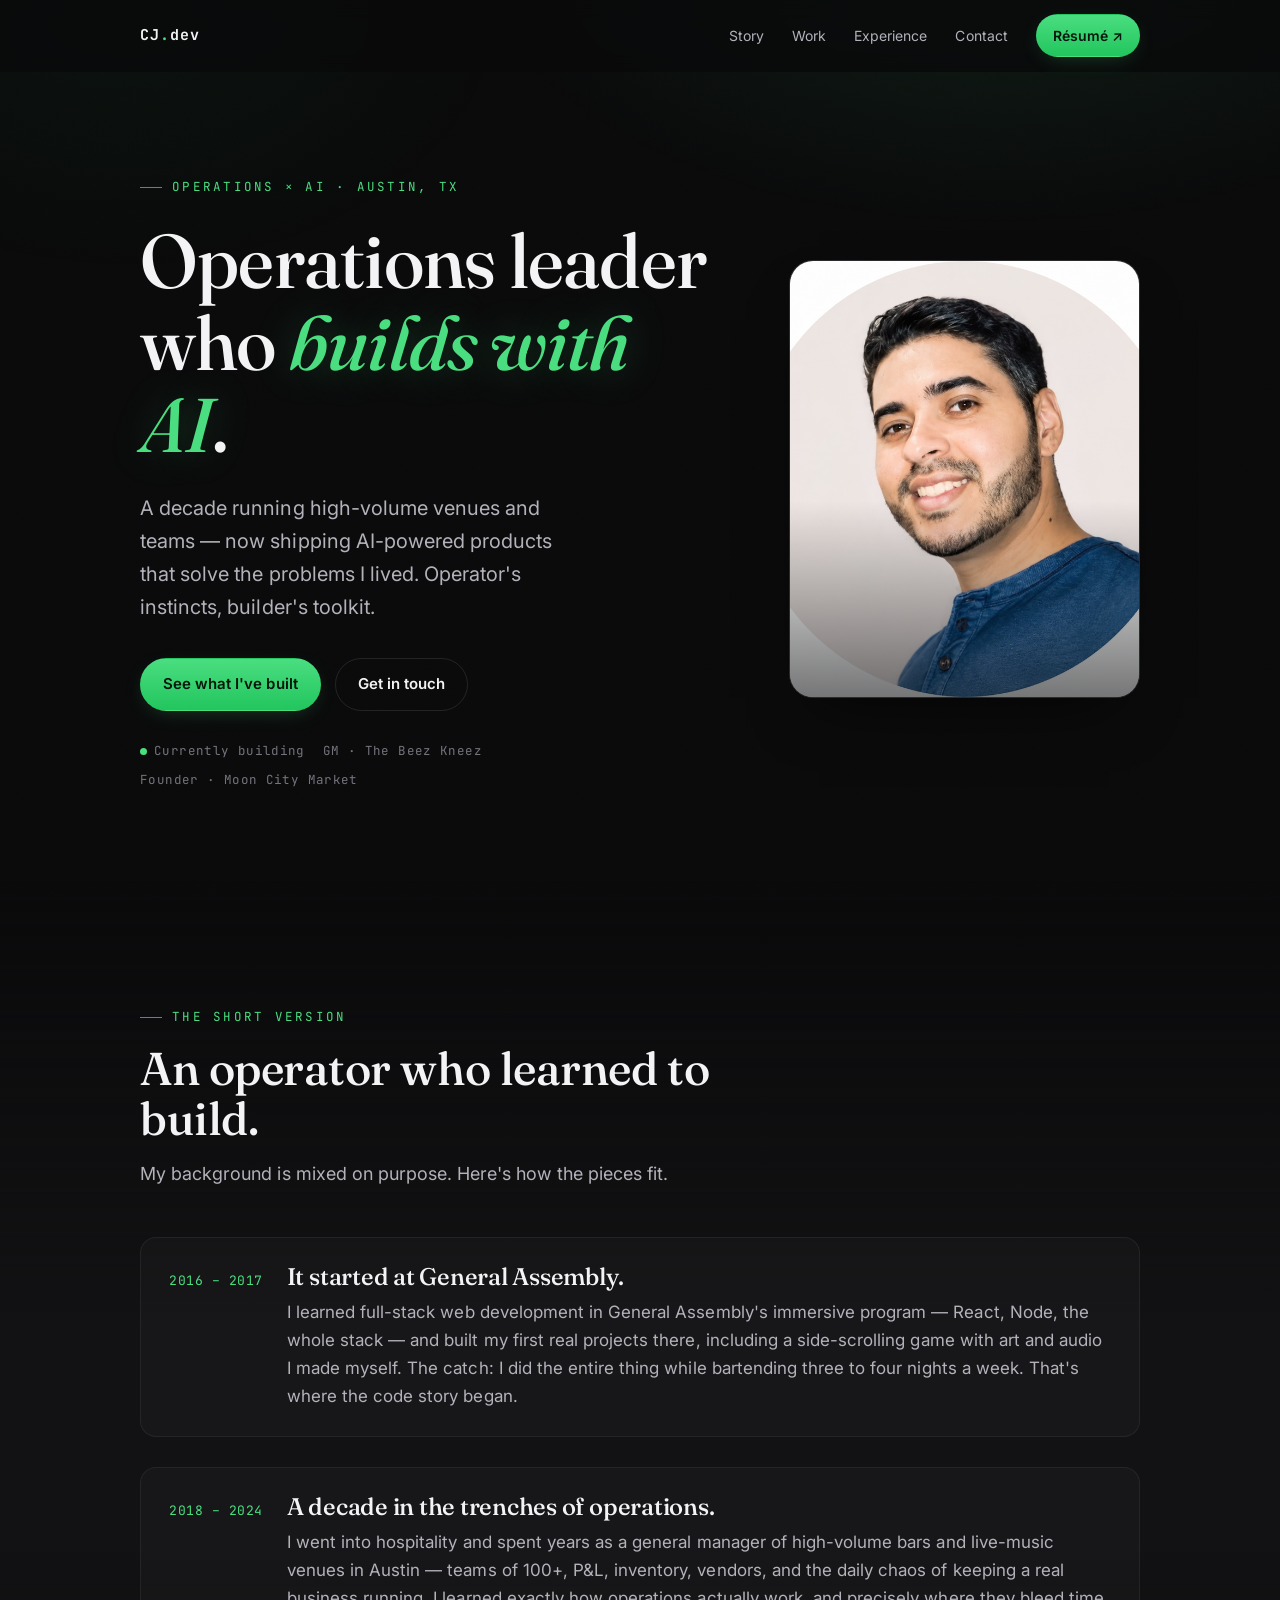
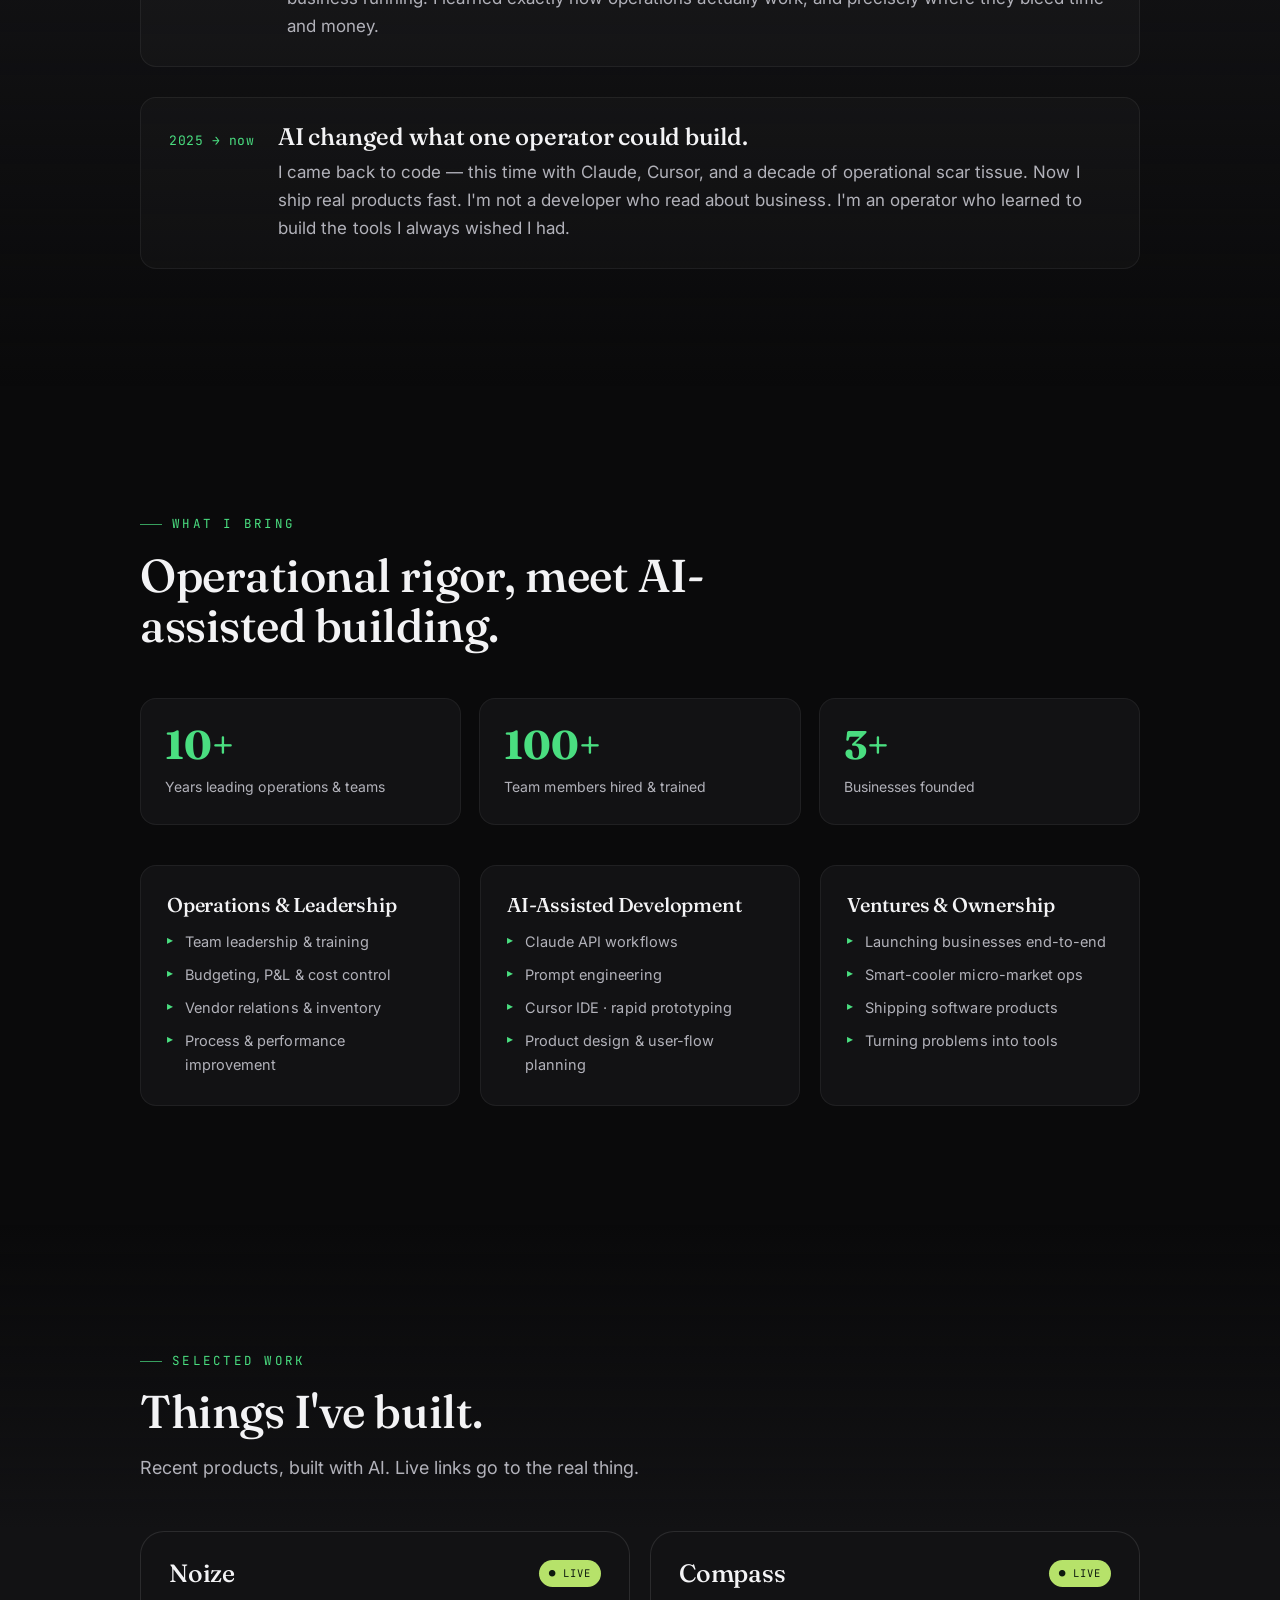
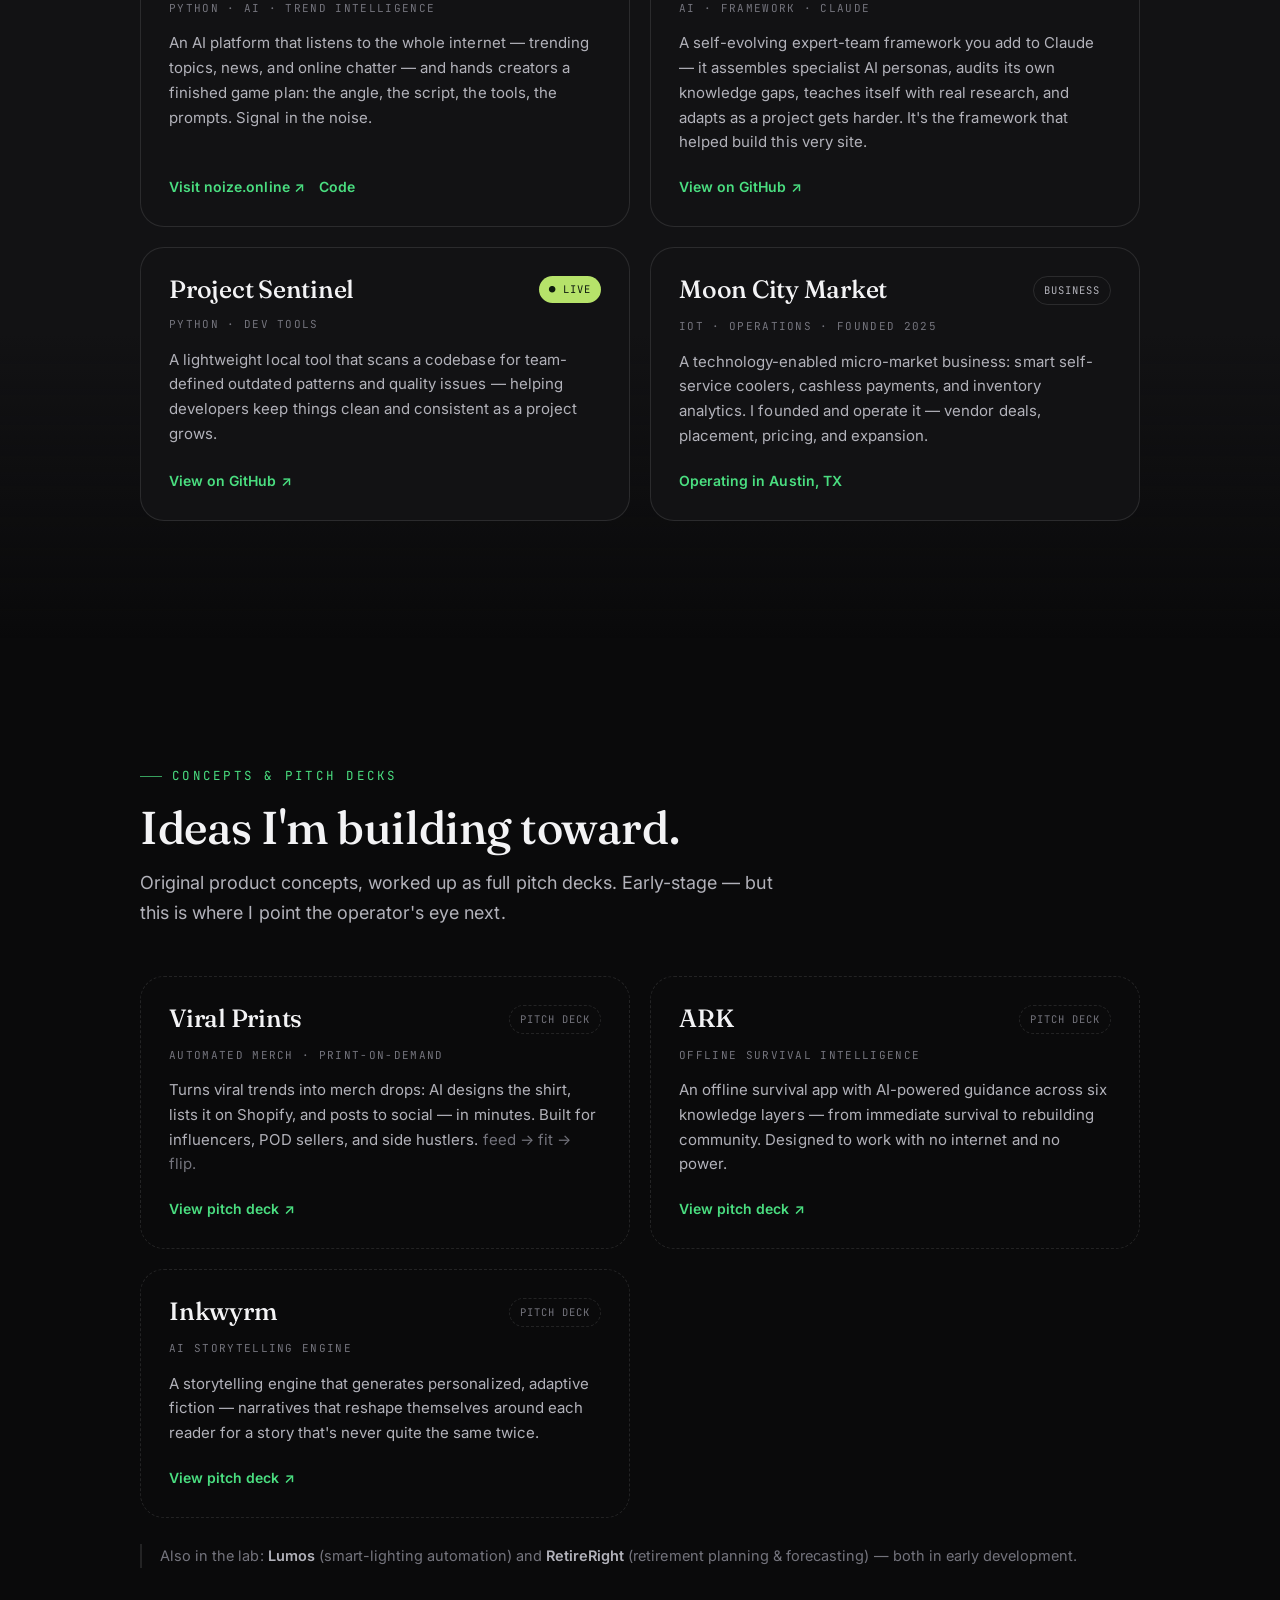
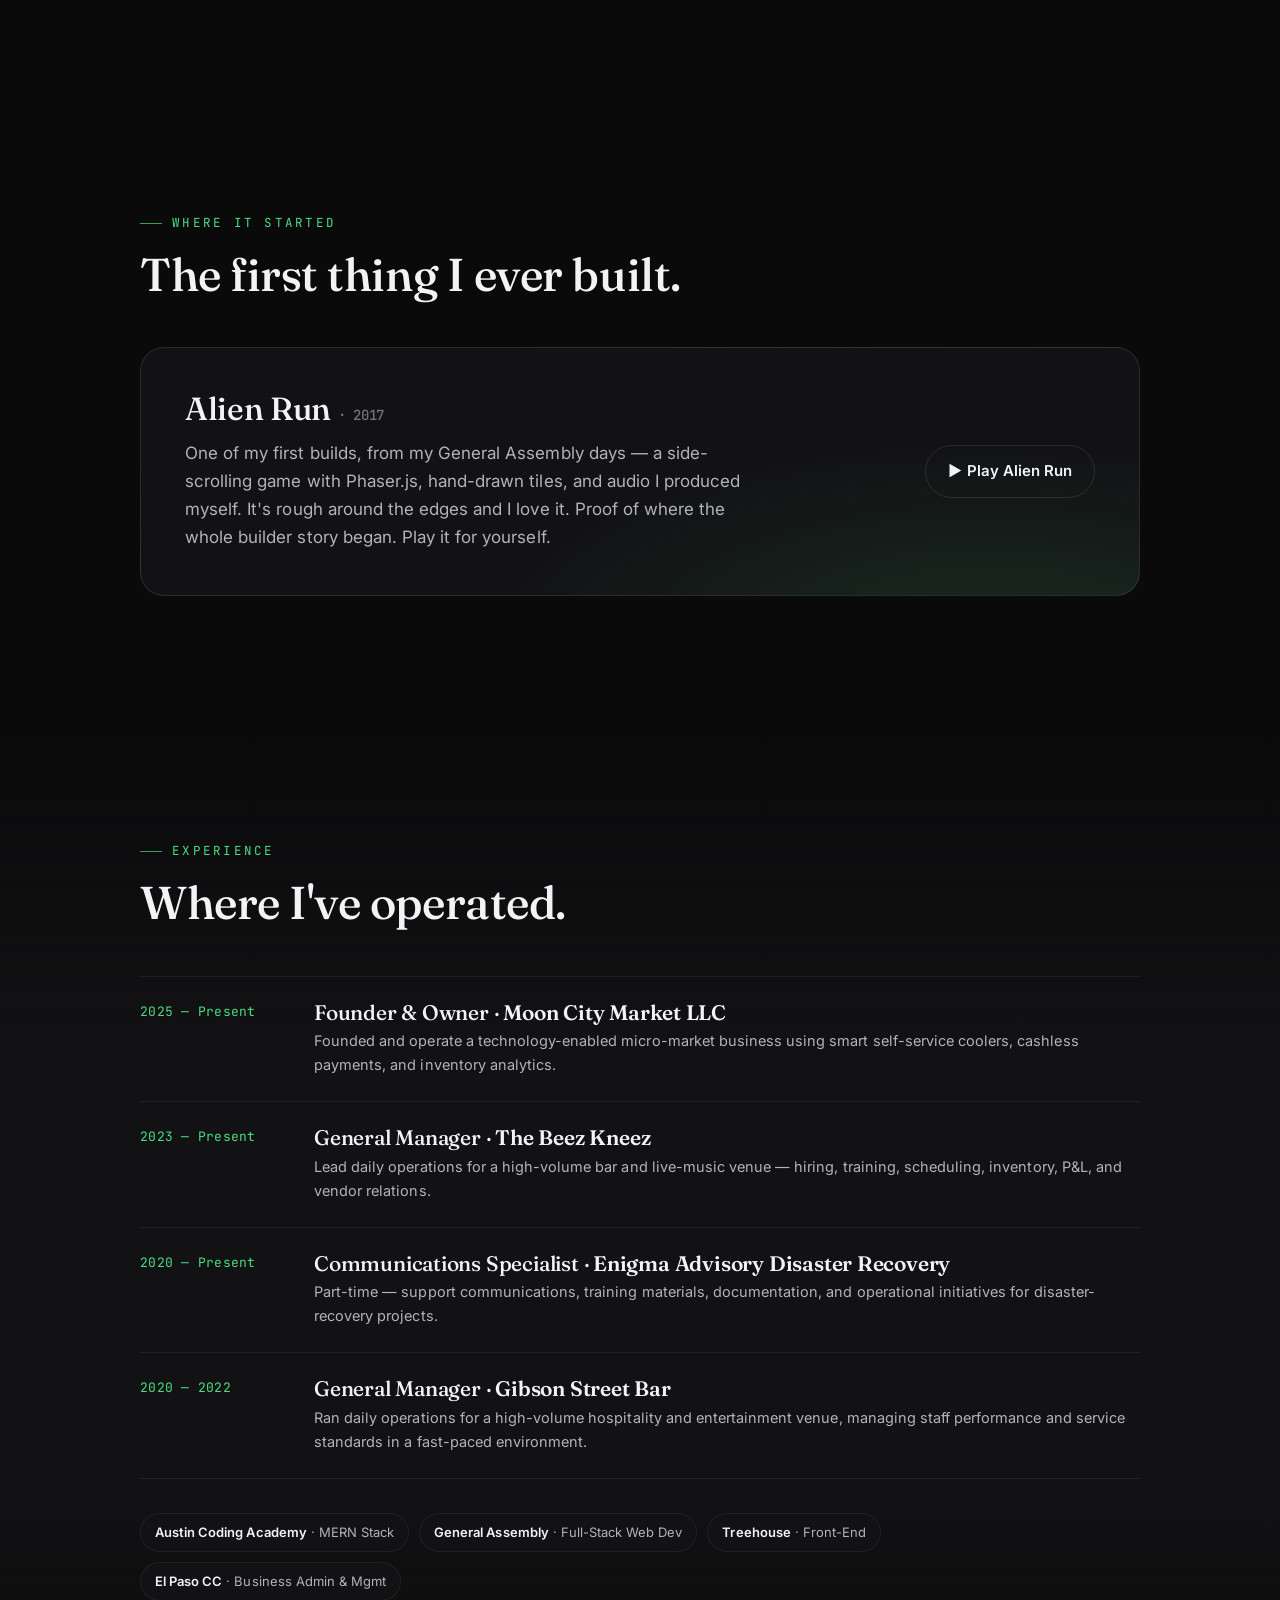
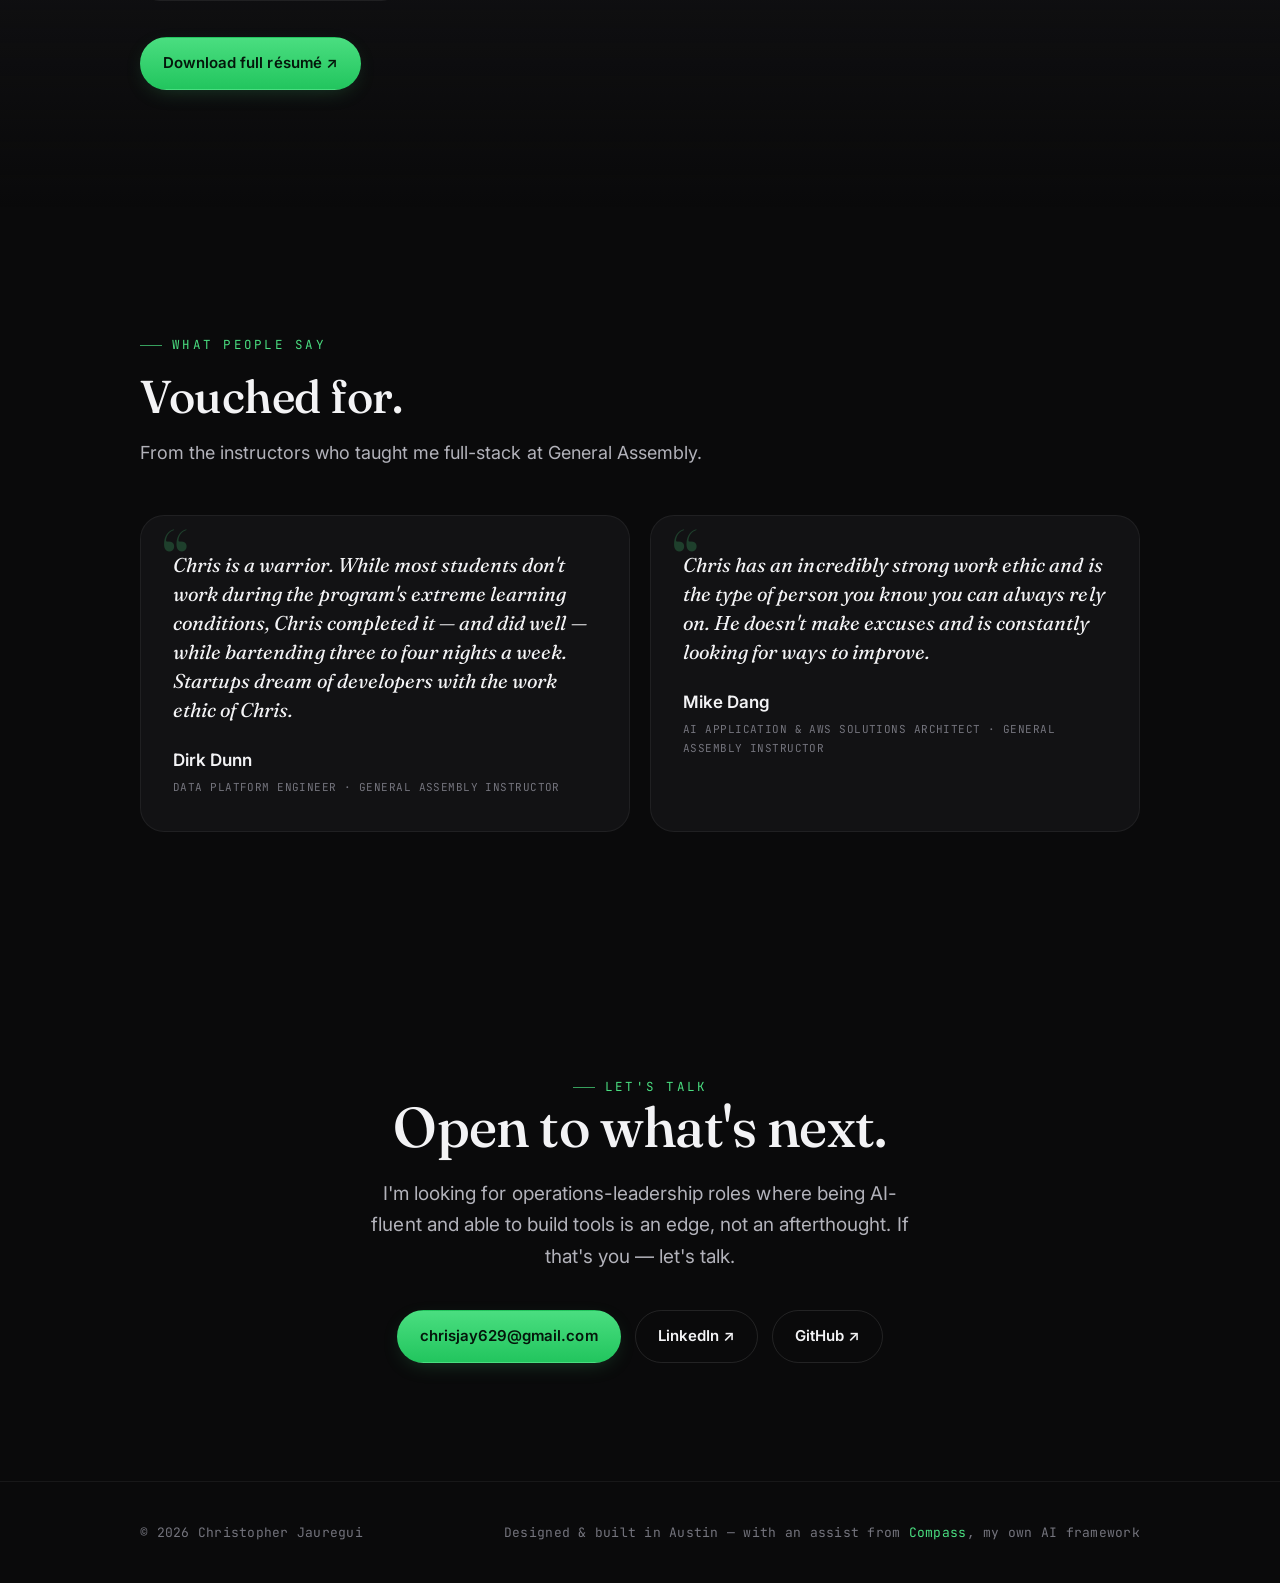
==== index.html @ c2285acf "Revert texture experiment; keep only the brown-removal fix Remove the floating node-network canvas a" ====
<!DOCTYPE html>
<html lang="en">
<head>
  <meta charset="UTF-8" />
  <meta name="viewport" content="width=device-width, initial-scale=1" />
  <title>Christopher Jauregui — Operations Leader &amp; AI Builder</title>
  <meta name="description" content="Christopher Jauregui — operations leader and entrepreneur in Austin, TX who builds AI-powered products. A decade running high-volume venues, now shipping software with AI." />
  <meta name="robots" content="index, follow" />
  <link rel="shortcut icon" href="img/headshot.png" />

  <!-- Open Graph -->
  <meta property="og:title" content="Christopher Jauregui — Operations Leader &amp; AI Builder" />
  <meta property="og:description" content="An operator who learned to build. A decade running high-volume venues, now shipping AI-powered products." />
  <meta property="og:type" content="website" />

  <!-- Fonts -->
  <link rel="preconnect" href="https://fonts.googleapis.com" />
  <link rel="preconnect" href="https://fonts.gstatic.com" crossorigin />
  <link href="https://fonts.googleapis.com/css2?family=Fraunces:ital,opsz,wght@0,9..144,400;0,9..144,500;1,9..144,500&family=Inter:wght@400;500;600;700&family=JetBrains+Mono:wght@400;700&display=swap" rel="stylesheet" />

  <link rel="stylesheet" href="css/site.css" />
</head>
<body>

  <!-- ============ NAV ============ -->
  <nav class="nav" id="nav">
    <div class="nav__inner">
      <a href="#top" class="mono-logo">CJ<b>.</b>dev</a>
      <div class="nav__links">
        <a href="#story">Story</a>
        <a href="#work">Work</a>
        <a href="#experience">Experience</a>
        <a href="#contact">Contact</a>
        <a href="CHRISTOPHER_L_JAUREGUI2.pdf" class="btn btn-primary btn-sm" target="_blank" rel="noopener">Résumé ↗</a>
      </div>
    </div>
  </nav>

  <!-- ============ HERO ============ -->
  <header class="hero" id="top">
    <div class="wrap hero__grid">
      <div>
        <span class="kicker">Operations × AI · Austin, TX</span>
        <h1>Operations leader who <span class="em">builds with AI</span>.</h1>
        <p class="hero__sub">A decade running high-volume venues and teams — now shipping AI-powered products that solve the problems I lived. Operator's instincts, builder's toolkit.</p>
        <div class="hero__cta">
          <a href="#work" class="btn btn-primary">See what I've built</a>
          <a href="#contact" class="btn btn-ghost">Get in touch</a>
        </div>
        <div class="hero__status">
          <span><span class="pulse"></span>Currently building</span>
          <span>GM · The Beez Kneez</span>
          <span>Founder · Moon City Market</span>
        </div>
      </div>
      <div class="portrait reveal">
        <img src="img/headshot.png" alt="Christopher Jauregui" />
      </div>
    </div>
  </header>

  <main>

    <!-- ============ STORY ============ -->
    <section class="story" id="story">
      <div class="wrap">
        <div class="sec-head reveal">
          <span class="kicker">The short version</span>
          <h2>An operator who learned to build.</h2>
          <p>My background is mixed on purpose. Here's how the pieces fit.</p>
        </div>

        <div class="story__beats">
          <div class="beat reveal">
            <div class="beat__yr">2016 – 2017</div>
            <div>
              <h3>It started at General Assembly.</h3>
              <p>I learned full-stack web development in General Assembly's immersive program — React, Node, the whole stack — and built my first real projects there, including a side-scrolling game with art and audio I made myself. The catch: I did the entire thing while bartending three to four nights a week. That's where the code story began.</p>
            </div>
          </div>
          <div class="beat reveal">
            <div class="beat__yr">2018 – 2024</div>
            <div>
              <h3>A decade in the trenches of operations.</h3>
              <p>I went into hospitality and spent years as a general manager of high-volume bars and live-music venues in Austin — teams of 100+, P&amp;L, inventory, vendors, and the daily chaos of keeping a real business running. I learned exactly how operations actually work, and precisely where they bleed time and money.</p>
            </div>
          </div>
          <div class="beat reveal">
            <div class="beat__yr">2025 → now</div>
            <div>
              <h3>AI changed what one operator could build.</h3>
              <p>I came back to code — this time with Claude, Cursor, and a decade of operational scar tissue. Now I ship real products fast. I'm not a developer who read about business. I'm an operator who learned to build the tools I always wished I had.</p>
            </div>
          </div>
        </div>
      </div>
    </section>

    <!-- ============ WHAT I DO ============ -->
    <section id="do">
      <div class="wrap">
        <div class="sec-head reveal">
          <span class="kicker">What I bring</span>
          <h2>Operational rigor, meet AI-assisted building.</h2>
        </div>

        <div class="stats reveal">
          <div class="stat"><b>10+</b><span>Years leading operations &amp; teams</span></div>
          <div class="stat"><b>100+</b><span>Team members hired &amp; trained</span></div>
          <div class="stat"><b>3+</b><span>Businesses founded</span></div>
        </div>

        <div class="caps">
          <div class="cap reveal">
            <h3>Operations &amp; Leadership</h3>
            <ul>
              <li>Team leadership &amp; training</li>
              <li>Budgeting, P&amp;L &amp; cost control</li>
              <li>Vendor relations &amp; inventory</li>
              <li>Process &amp; performance improvement</li>
            </ul>
          </div>
          <div class="cap reveal">
            <h3>AI-Assisted Development</h3>
            <ul>
              <li>Claude API workflows</li>
              <li>Prompt engineering</li>
              <li>Cursor IDE · rapid prototyping</li>
              <li>Product design &amp; user-flow planning</li>
            </ul>
          </div>
          <div class="cap reveal">
            <h3>Ventures &amp; Ownership</h3>
            <ul>
              <li>Launching businesses end-to-end</li>
              <li>Smart-cooler micro-market ops</li>
              <li>Shipping software products</li>
              <li>Turning problems into tools</li>
            </ul>
          </div>
        </div>
      </div>
    </section>

    <!-- ============ WORK ============ -->
    <section id="work" style="background: linear-gradient(180deg, transparent, var(--bg-2) 30%, var(--bg-2) 70%, transparent);">
      <div class="wrap">
        <div class="sec-head reveal">
          <span class="kicker">Selected work</span>
          <h2>Things I've built.</h2>
          <p>Recent products, built with AI. Live links go to the real thing.</p>
        </div>

        <div class="cards">

          <article class="card reveal">
            <div class="card__top">
              <h3>Noize</h3>
              <span class="badge badge-live">Live</span>
            </div>
            <div class="card__tag">Python · AI · Trend Intelligence</div>
            <p>An AI platform that listens to the whole internet — trending topics, news, and online chatter — and hands creators a finished game plan: the angle, the script, the tools, the prompts. Signal in the noise.</p>
            <div class="card__foot">
              <a class="card__link" href="https://noize.online" target="_blank" rel="noopener">Visit noize.online ↗</a>
              <a class="card__link dim" href="https://github.com/chrisjay629/NOIZE" target="_blank" rel="noopener">Code</a>
            </div>
          </article>

          <article class="card reveal">
            <div class="card__top">
              <h3>Compass</h3>
              <span class="badge badge-live">Live</span>
            </div>
            <div class="card__tag">AI · Framework · Claude</div>
            <p>A self-evolving expert-team framework you add to Claude — it assembles specialist AI personas, audits its own knowledge gaps, teaches itself with real research, and adapts as a project gets harder. It's the framework that helped build this very site.</p>
            <div class="card__foot">
              <a class="card__link" href="https://github.com/chrisjay629/compass" target="_blank" rel="noopener">View on GitHub ↗</a>
            </div>
          </article>

          <article class="card reveal">
            <div class="card__top">
              <h3>Project Sentinel</h3>
              <span class="badge badge-live">Live</span>
            </div>
            <div class="card__tag">Python · Dev Tools</div>
            <p>A lightweight local tool that scans a codebase for team-defined outdated patterns and quality issues — helping developers keep things clean and consistent as a project grows.</p>
            <div class="card__foot">
              <a class="card__link" href="https://github.com/chrisjay629/project-sentinel" target="_blank" rel="noopener">View on GitHub ↗</a>
            </div>
          </article>

          <article class="card reveal">
            <div class="card__top">
              <h3>Moon City Market</h3>
              <span class="badge badge-biz">Business</span>
            </div>
            <div class="card__tag">IoT · Operations · Founded 2025</div>
            <p>A technology-enabled micro-market business: smart self-service coolers, cashless payments, and inventory analytics. I founded and operate it — vendor deals, placement, pricing, and expansion.</p>
            <div class="card__foot">
              <span class="card__link dim">Operating in Austin, TX</span>
            </div>
          </article>

        </div>
      </div>
    </section>

    <!-- ============ CONCEPTS / PITCH DECKS ============ -->
    <section id="concepts">
      <div class="wrap">
        <div class="sec-head reveal">
          <span class="kicker">Concepts &amp; pitch decks</span>
          <h2>Ideas I'm building toward.</h2>
          <p>Original product concepts, worked up as full pitch decks. Early-stage — but this is where I point the operator's eye next.</p>
        </div>

        <div class="cards">

          <article class="card card--concept reveal">
            <div class="card__top">
              <h3>Viral Prints</h3>
              <span class="badge badge-concept">Pitch deck</span>
            </div>
            <div class="card__tag">Automated Merch · Print-on-Demand</div>
            <p>Turns viral trends into merch drops: AI designs the shirt, lists it on Shopify, and posts to social — in minutes. Built for influencers, POD sellers, and side hustlers. <span class="dim">feed → fit → flip.</span></p>
            <div class="card__foot">
              <a class="card__link" href="decks/viral-prints.html" target="_blank" rel="noopener">View pitch deck ↗</a>
            </div>
          </article>

          <article class="card card--concept reveal">
            <div class="card__top">
              <h3>ARK</h3>
              <span class="badge badge-concept">Pitch deck</span>
            </div>
            <div class="card__tag">Offline Survival Intelligence</div>
            <p>An offline survival app with AI-powered guidance across six knowledge layers — from immediate survival to rebuilding community. Designed to work with no internet and no power.</p>
            <div class="card__foot">
              <a class="card__link" href="decks/ark.html" target="_blank" rel="noopener">View pitch deck ↗</a>
            </div>
          </article>

          <article class="card card--concept reveal">
            <div class="card__top">
              <h3>Inkwyrm</h3>
              <span class="badge badge-concept">Pitch deck</span>
            </div>
            <div class="card__tag">AI Storytelling Engine</div>
            <p>A storytelling engine that generates personalized, adaptive fiction — narratives that reshape themselves around each reader for a story that's never quite the same twice.</p>
            <div class="card__foot">
              <a class="card__link" href="decks/inkwyrm.html" target="_blank" rel="noopener">View pitch deck ↗</a>
            </div>
          </article>

        </div>

        <p class="also-exploring reveal">Also in the lab: <b>Lumos</b> (smart-lighting automation) and <b>RetireRight</b> (retirement planning &amp; forecasting) — both in early development.</p>
      </div>
    </section>

    <!-- ============ ORIGIN / ALIEN RUN ============ -->
    <section id="origin">
      <div class="wrap">
        <div class="sec-head reveal">
          <span class="kicker">Where it started</span>
          <h2>The first thing I ever built.</h2>
        </div>
        <div class="origin__box reveal">
          <div>
            <h3>Alien Run <span class="dim" style="font-family:var(--f-mono);font-size:14px;">· 2017</span></h3>
            <p>One of my first builds, from my General Assembly days — a side-scrolling game with Phaser.js, hand-drawn tiles, and audio I produced myself. It's rough around the edges and I love it. Proof of where the whole builder story began. Play it for yourself.</p>
          </div>
          <a href="https://chrisjay629.github.io/AdventureGame.github.io/" class="btn btn-ghost" target="_blank" rel="noopener">▶ Play Alien Run</a>
        </div>
      </div>
    </section>

    <!-- ============ EXPERIENCE ============ -->
    <section id="experience" style="background: linear-gradient(180deg, transparent, var(--bg-2) 30%, var(--bg-2) 70%, transparent);">
      <div class="wrap">
        <div class="sec-head reveal">
          <span class="kicker">Experience</span>
          <h2>Where I've operated.</h2>
        </div>

        <div class="tl">
          <div class="tl__row reveal">
            <div class="tl__when">2025 — Present</div>
            <div class="tl__what">
              <h3>Founder &amp; Owner · <span class="org">Moon City Market LLC</span></h3>
              <p>Founded and operate a technology-enabled micro-market business using smart self-service coolers, cashless payments, and inventory analytics.</p>
            </div>
          </div>
          <div class="tl__row reveal">
            <div class="tl__when">2023 — Present</div>
            <div class="tl__what">
              <h3>General Manager · <span class="org">The Beez Kneez</span></h3>
              <p>Lead daily operations for a high-volume bar and live-music venue — hiring, training, scheduling, inventory, P&amp;L, and vendor relations.</p>
            </div>
          </div>
          <div class="tl__row reveal">
            <div class="tl__when">2020 — Present</div>
            <div class="tl__what">
              <h3>Communications Specialist · <span class="org">Enigma Advisory Disaster Recovery</span></h3>
              <p>Part-time — support communications, training materials, documentation, and operational initiatives for disaster-recovery projects.</p>
            </div>
          </div>
          <div class="tl__row reveal">
            <div class="tl__when">2020 — 2022</div>
            <div class="tl__what">
              <h3>General Manager · <span class="org">Gibson Street Bar</span></h3>
              <p>Ran daily operations for a high-volume hospitality and entertainment venue, managing staff performance and service standards in a fast-paced environment.</p>
            </div>
          </div>
        </div>

        <div class="edu reveal">
          <span><b>Austin Coding Academy</b> · MERN Stack</span>
          <span><b>General Assembly</b> · Full-Stack Web Dev</span>
          <span><b>Treehouse</b> · Front-End</span>
          <span><b>El Paso CC</b> · Business Admin &amp; Mgmt</span>
        </div>

        <div style="margin-top:36px;">
          <a href="CHRISTOPHER_L_JAUREGUI2.pdf" class="btn btn-primary" target="_blank" rel="noopener">Download full résumé ↗</a>
        </div>
      </div>
    </section>

    <!-- ============ TESTIMONIALS ============ -->
    <section id="voices">
      <div class="wrap">
        <div class="sec-head reveal">
          <span class="kicker">What people say</span>
          <h2>Vouched for.</h2>
          <p>From the instructors who taught me full-stack at General Assembly.</p>
        </div>
        <div class="quotes">
          <figure class="quote reveal">
            <blockquote>Chris is a warrior. While most students don't work during the program's extreme learning conditions, Chris completed it — and did well — while bartending three to four nights a week. Startups dream of developers with the work ethic of Chris.</blockquote>
            <figcaption>
              <span class="q-name">Dirk Dunn</span>
              <span class="q-role">Data Platform Engineer · General Assembly instructor</span>
            </figcaption>
          </figure>
          <figure class="quote reveal">
            <blockquote>Chris has an incredibly strong work ethic and is the type of person you know you can always rely on. He doesn't make excuses and is constantly looking for ways to improve.</blockquote>
            <figcaption>
              <span class="q-name">Mike Dang</span>
              <span class="q-role">AI Application &amp; AWS Solutions Architect · General Assembly instructor</span>
            </figcaption>
          </figure>
        </div>
      </div>
    </section>

    <!-- ============ CONTACT ============ -->
    <section class="contact" id="contact">
      <div class="wrap">
        <span class="kicker" style="justify-content:center;">Let's talk</span>
        <h2>Open to what's next.</h2>
        <p>I'm looking for operations-leadership roles where being AI-fluent and able to build tools is an edge, not an afterthought. If that's you — let's talk.</p>
        <div class="contact__btns">
          <a href="mailto:chrisjay629@gmail.com" class="btn btn-primary">chrisjay629@gmail.com</a>
          <a href="https://www.linkedin.com/in/christopherjauregui/" class="btn btn-ghost" target="_blank" rel="noopener">LinkedIn ↗</a>
          <a href="https://github.com/chrisjay629" class="btn btn-ghost" target="_blank" rel="noopener">GitHub ↗</a>
        </div>
      </div>
    </section>

  </main>

  <footer>
    <div class="wrap">
      <p>© 2026 Christopher Jauregui</p>
      <p>Designed &amp; built in Austin — with an assist from <a href="https://github.com/chrisjay629/compass" target="_blank" rel="noopener" style="color:var(--accent);">Compass</a>, my own AI framework</p>
    </div>
  </footer>

  <script src="js/site.js"></script>
</body>
</html>
---- css/site.css ----
/* ============================================================
   Christopher Jauregui — personal site
   Warm-dark · amber glow · story-driven
   Hand-built, no framework.
   ============================================================ */

/* ---------- Reset ---------- */
*, *::before, *::after { box-sizing: border-box; margin: 0; padding: 0; }
html { scroll-behavior: smooth; -webkit-text-size-adjust: 100%; }
@media (prefers-reduced-motion: reduce) { html { scroll-behavior: auto; } }
img { max-width: 100%; display: block; }
a { color: inherit; text-decoration: none; }
button { font: inherit; cursor: pointer; }

/* ---------- Tokens ---------- */
:root {
  --bg:        #0a0a0b;
  --bg-2:      #121214;
  --bg-3:      #1a1a1d;
  --ink:       #f3f3f5;
  --ink-2:     #b2b2ba;
  --ink-3:     #74747d;
  --accent:    #4ade80;
  --accent-2:  #22c55e;
  --accent-ink:#04160b;
  --glow:      rgba(74, 222, 128, .28);
  --line:      rgba(243, 243, 245, .11);
  --line-2:    rgba(243, 243, 245, .06);

  --maxw: 1080px;
  --pad: clamp(20px, 5vw, 40px);

  --f-display: "Fraunces", Georgia, serif;
  --f-body: "Inter", system-ui, -apple-system, sans-serif;
  --f-mono: "JetBrains Mono", ui-monospace, monospace;

  --r: 16px;
  --r-lg: 24px;
}

/* ---------- Base ---------- */
body {
  background: var(--bg);
  color: var(--ink);
  font-family: var(--f-body);
  font-size: 17px;
  line-height: 1.65;
  letter-spacing: .002em;
  -webkit-font-smoothing: antialiased;
  overflow-x: hidden;
  position: relative;
}

/* subtle warm grain + top glow */
body::before {
  content: "";
  position: fixed;
  inset: 0;
  pointer-events: none;
  z-index: 0;
  background:
    radial-gradient(900px 500px at 78% -8%, rgba(74,222,128,.10), transparent 60%),
    radial-gradient(700px 500px at 10% 0%, rgba(34,197,94,.05), transparent 55%);
}
body::after {
  content: "";
  position: fixed;
  inset: 0;
  pointer-events: none;
  z-index: 1;
  opacity: .035;
  mix-blend-mode: overlay;
  background-image: url("data:image/svg+xml,%3Csvg xmlns='http://www.w3.org/2000/svg' width='140' height='140'%3E%3Cfilter id='n'%3E%3CfeTurbulence type='fractalNoise' baseFrequency='.85' numOctaves='2'/%3E%3C/filter%3E%3Crect width='100%25' height='100%25' filter='url(%23n)'/%3E%3C/svg%3E");
}

main, header, footer, nav { position: relative; z-index: 2; }

.wrap { width: 100%; max-width: var(--maxw); margin: 0 auto; padding-inline: var(--pad); }

/* ---------- Type ---------- */
h1, h2, h3 { font-family: var(--f-display); font-weight: 500; line-height: 1.08; letter-spacing: -.01em; }
.kicker {
  font-family: var(--f-mono);
  font-size: 12.5px;
  letter-spacing: .18em;
  text-transform: uppercase;
  color: var(--accent);
  display: inline-flex;
  align-items: center;
  gap: 10px;
}
.kicker::before {
  content: "";
  width: 22px; height: 1px;
  background: var(--accent);
  opacity: .7;
}
.muted { color: var(--ink-2); }
.dim { color: var(--ink-3); }
.accent { color: var(--accent); }

/* ---------- Nav ---------- */
.nav {
  position: sticky; top: 0;
  z-index: 50;
  backdrop-filter: blur(10px);
  background: color-mix(in srgb, var(--bg) 78%, transparent);
  border-bottom: 1px solid transparent;
  transition: border-color .3s, background .3s;
}
.nav.scrolled { border-bottom-color: var(--line); }
.nav__inner {
  max-width: var(--maxw); margin: 0 auto; padding: 14px var(--pad);
  display: flex; align-items: center; justify-content: space-between;
}
.mono-logo {
  font-family: var(--f-mono);
  font-weight: 700;
  letter-spacing: .06em;
  font-size: 15px;
}
.mono-logo b { color: var(--accent); }
.nav__links { display: flex; align-items: center; gap: 28px; }
.nav__links a {
  font-size: 14px; color: var(--ink-2);
  transition: color .2s;
}
.nav__links a:hover { color: var(--ink); }
.nav__links .btn-sm { color: var(--accent-ink); }
@media (max-width: 720px) { .nav__links a:not(.btn-sm) { display: none; } }

/* ---------- Buttons ---------- */
.btn {
  display: inline-flex; align-items: center; gap: 9px;
  padding: 13px 22px;
  border-radius: 999px;
  font-size: 15px; font-weight: 600;
  border: 1px solid var(--line);
  transition: transform .2s, background .2s, border-color .2s, box-shadow .2s;
  white-space: nowrap;
}
.btn:hover { transform: translateY(-2px); }
.btn-primary {
  background: linear-gradient(180deg, var(--accent), var(--accent-2));
  color: var(--accent-ink);
  border-color: transparent;
  box-shadow: 0 6px 22px -8px var(--glow);
}
.btn-primary:hover { box-shadow: 0 12px 30px -8px var(--glow); }
.btn-ghost { background: transparent; color: var(--ink); }
.btn-ghost:hover { border-color: var(--accent); color: var(--accent); }
.btn-sm { padding: 9px 16px; font-size: 13.5px; }

/* ---------- Sections ---------- */
section { padding-block: clamp(64px, 10vw, 118px); }
.sec-head { max-width: 640px; margin-bottom: 48px; }
.sec-head h2 { font-size: clamp(30px, 5vw, 46px); margin-top: 16px; }
.sec-head p { margin-top: 16px; color: var(--ink-2); font-size: 18px; }

/* ---------- Hero ---------- */
.hero { padding-top: clamp(56px, 9vw, 96px); padding-bottom: clamp(48px, 8vw, 90px); }
.hero__grid {
  display: grid;
  grid-template-columns: 1.4fr .85fr;
  gap: clamp(32px, 6vw, 72px);
  align-items: center;
}
@media (max-width: 860px) { .hero__grid { grid-template-columns: 1fr; } }
.hero h1 {
  font-size: clamp(40px, 8vw, 76px);
  margin: 22px 0 0;
}
.hero h1 .em { color: var(--accent); font-style: italic; text-shadow: 0 0 40px var(--glow); }
.hero__sub {
  margin-top: 26px;
  font-size: clamp(17px, 2.3vw, 20px);
  color: var(--ink-2);
  max-width: 33ch;
}
.hero__cta { margin-top: 34px; display: flex; flex-wrap: wrap; gap: 14px; }
.hero__status {
  margin-top: 30px;
  font-family: var(--f-mono);
  font-size: 12.5px;
  color: var(--ink-3);
  letter-spacing: .03em;
  display: flex; flex-wrap: wrap; gap: 8px 18px;
}
.hero__status .live-dot { color: var(--accent); }
.pulse {
  display: inline-block; width: 7px; height: 7px; border-radius: 50%;
  background: var(--accent); margin-right: 7px; vertical-align: middle;
  box-shadow: 0 0 0 0 var(--glow);
  animation: pulse 2.4s infinite;
}
@keyframes pulse {
  0% { box-shadow: 0 0 0 0 var(--glow); }
  70% { box-shadow: 0 0 0 9px transparent; }
  100% { box-shadow: 0 0 0 0 transparent; }
}
.portrait {
  position: relative;
  border-radius: var(--r-lg);
  overflow: hidden;
  border: 1px solid var(--line);
  aspect-ratio: 4 / 5;
  background: var(--bg-2);
  box-shadow: 0 30px 60px -30px rgba(0,0,0,.7);
}
.portrait img { width: 100%; height: 100%; object-fit: cover; }
.portrait::after {
  content: ""; position: absolute; inset: 0;
  background: linear-gradient(180deg, transparent 55%, rgba(6,7,9,.55));
}
@media (max-width: 860px) { .portrait { max-width: 320px; } }

/* ---------- Story ---------- */
.story { background: linear-gradient(180deg, transparent, var(--bg-2) 40%, var(--bg-2) 60%, transparent); }
.story__beats { display: grid; gap: 30px; margin-top: 44px; }
.beat {
  display: grid; grid-template-columns: auto 1fr; gap: 24px;
  padding: 26px 28px;
  border: 1px solid var(--line-2);
  border-radius: var(--r);
  background: rgba(255, 255, 255, .022);
}
.beat__yr {
  font-family: var(--f-mono); font-size: 13px; color: var(--accent);
  letter-spacing: .04em; padding-top: 6px; white-space: nowrap;
}
.beat h3 { font-size: 24px; margin-bottom: 8px; }
.beat p { color: var(--ink-2); }
@media (max-width: 620px) { .beat { grid-template-columns: 1fr; gap: 8px; } }

/* ---------- Stats ---------- */
.stats {
  display: grid; grid-template-columns: repeat(3, 1fr);
  gap: 18px; margin-top: 12px;
}
.stat {
  padding: 26px 24px; border: 1px solid var(--line-2);
  border-radius: var(--r); background: var(--bg-2);
}
.stat b { font-family: var(--f-display); font-size: 40px; color: var(--accent); display: block; line-height: 1; }
.stat span { font-size: 14px; color: var(--ink-2); display: block; margin-top: 10px; }
@media (max-width: 620px) { .stats { grid-template-columns: 1fr; } }

/* ---------- Capabilities ---------- */
.caps { display: grid; grid-template-columns: repeat(3, 1fr); gap: 20px; margin-top: 40px; }
.cap { padding: 28px 26px; border: 1px solid var(--line-2); border-radius: var(--r); background: var(--bg-2); }
.cap h3 { font-size: 20px; margin-bottom: 14px; }
.cap ul { list-style: none; display: grid; gap: 9px; }
.cap li { font-size: 14.5px; color: var(--ink-2); padding-left: 18px; position: relative; }
.cap li::before { content: "▸"; position: absolute; left: 0; color: var(--accent); font-size: 12px; }
@media (max-width: 800px) { .caps { grid-template-columns: 1fr; } }

/* ---------- Work / ventures ---------- */
.cards { display: grid; grid-template-columns: repeat(2, 1fr); gap: 20px; margin-top: 40px; }
@media (max-width: 720px) { .cards { grid-template-columns: 1fr; } }
.card {
  display: flex; flex-direction: column;
  padding: 28px; border: 1px solid var(--line);
  border-radius: var(--r-lg); background: var(--bg-2);
  transition: transform .25s, border-color .25s, box-shadow .25s;
  position: relative; overflow: hidden;
}
.card::before {
  content: ""; position: absolute; inset: 0 0 auto 0; height: 2px;
  background: linear-gradient(90deg, var(--accent), transparent);
  opacity: 0; transition: opacity .25s;
}
.card:hover { transform: translateY(-4px); border-color: color-mix(in srgb, var(--accent) 40%, var(--line)); box-shadow: 0 24px 50px -30px rgba(0,0,0,.8); }
.card:hover::before { opacity: 1; }
.card__top { display: flex; align-items: flex-start; justify-content: space-between; gap: 12px; }
.card h3 { font-size: 25px; }
.card__tag { font-family: var(--f-mono); font-size: 11px; letter-spacing: .12em; color: var(--ink-3); text-transform: uppercase; margin-top: 12px; }
.card p { color: var(--ink-2); margin-top: 14px; font-size: 15px; flex: 1; }
.card__foot { margin-top: 20px; display: flex; align-items: center; gap: 14px; }
.card__link { font-size: 14px; font-weight: 600; color: var(--accent); display: inline-flex; align-items: center; gap: 6px; }
.card__link:hover { text-decoration: underline; }

.badge {
  font-family: var(--f-mono); font-size: 10.5px; letter-spacing: .1em; text-transform: uppercase;
  padding: 5px 10px; border-radius: 999px; white-space: nowrap;
}
.badge-live { color: #0e1a0e; background: #b6e26a; }
.badge-live::before { content: "● "; }
.badge-dev { color: var(--accent); border: 1px solid color-mix(in srgb, var(--accent) 45%, transparent); }
.badge-biz { color: var(--ink-2); border: 1px solid var(--line); }
.badge-concept { color: var(--ink-3); border: 1px dashed var(--line); }

/* Concept cards read as ideas, not shipped work */
.card--concept { background: transparent; border-style: dashed; border-color: var(--line); }
.card--concept:hover { border-style: solid; }
.also-exploring {
  margin-top: 26px; font-size: 14.5px; color: var(--ink-3);
  padding-left: 18px; border-left: 2px solid var(--line);
}
.also-exploring b { color: var(--ink-2); font-weight: 600; }

/* ---------- Origin (Alien Run) ---------- */
.origin__box {
  display: grid; grid-template-columns: 1fr auto; gap: 30px; align-items: center;
  padding: clamp(28px, 4vw, 44px);
  border: 1px solid var(--line);
  border-radius: var(--r-lg);
  background:
    radial-gradient(500px 200px at 85% 120%, rgba(74,222,128,.12), transparent),
    var(--bg-2);
  margin-top: 36px;
}
.origin__box h3 { font-size: clamp(24px, 3.4vw, 32px); }
.origin__box p { color: var(--ink-2); margin-top: 12px; max-width: 52ch; }
@media (max-width: 720px) { .origin__box { grid-template-columns: 1fr; } }

/* ---------- Experience timeline ---------- */
.tl { margin-top: 40px; display: grid; gap: 0; }
.tl__row {
  display: grid; grid-template-columns: 150px 1fr; gap: 24px;
  padding: 24px 0; border-top: 1px solid var(--line-2);
}
.tl__row:last-child { border-bottom: 1px solid var(--line-2); }
.tl__when { font-family: var(--f-mono); font-size: 13px; color: var(--accent); letter-spacing: .02em; }
.tl__what h3 { font-size: 21px; }
.tl__what .org { color: var(--ink); font-weight: 600; }
.tl__what p { color: var(--ink-2); font-size: 14.5px; margin-top: 6px; }
@media (max-width: 620px) { .tl__row { grid-template-columns: 1fr; gap: 6px; } }

.edu { margin-top: 34px; display: flex; flex-wrap: wrap; gap: 10px; }
.edu span {
  font-size: 13px; color: var(--ink-2);
  padding: 8px 14px; border: 1px solid var(--line-2); border-radius: 999px; background: var(--bg-2);
}
.edu span b { color: var(--ink); font-weight: 600; }

/* ---------- Testimonials ---------- */
.quotes { display: grid; grid-template-columns: 1fr 1fr; gap: 20px; margin-top: 40px; }
@media (max-width: 720px) { .quotes { grid-template-columns: 1fr; } }
.quote {
  padding: 34px 32px; border: 1px solid var(--line-2);
  border-radius: var(--r-lg); background: var(--bg-2); position: relative;
}
.quote::before {
  content: "\201C"; position: absolute; top: 6px; left: 22px;
  font-family: var(--f-display); font-size: 90px; line-height: 1;
  color: var(--accent); opacity: .22;
}
.quote blockquote {
  font-family: var(--f-display); font-style: italic;
  font-size: 20px; line-height: 1.45; color: var(--ink);
  position: relative; z-index: 1;
}
.quote figcaption { margin-top: 22px; display: flex; flex-direction: column; gap: 4px; }
.q-name { font-weight: 600; color: var(--ink); }
.q-role {
  font-family: var(--f-mono); font-size: 11px; letter-spacing: .04em;
  color: var(--ink-3); text-transform: uppercase;
}

/* ---------- Contact ---------- */
.contact { text-align: center; }
.contact .wrap { max-width: 720px; }
.contact h2 { font-size: clamp(34px, 6vw, 56px); }
.contact p { color: var(--ink-2); font-size: 19px; margin: 20px auto 0; max-width: 46ch; }
.contact__btns { margin-top: 38px; display: flex; flex-wrap: wrap; gap: 14px; justify-content: center; }

/* ---------- Footer ---------- */
footer { border-top: 1px solid var(--line-2); padding: 40px 0; }
footer .wrap { display: flex; flex-wrap: wrap; gap: 12px; justify-content: space-between; align-items: center; }
footer p { font-size: 13px; color: var(--ink-3); font-family: var(--f-mono); letter-spacing: .02em; }

/* ---------- Reveal on scroll ---------- */
.reveal { opacity: 0; transform: translateY(22px); transition: opacity .7s cubic-bezier(.2,.7,.2,1), transform .7s cubic-bezier(.2,.7,.2,1); }
.reveal.in { opacity: 1; transform: none; }
@media (prefers-reduced-motion: reduce) { .reveal { opacity: 1; transform: none; transition: none; } }
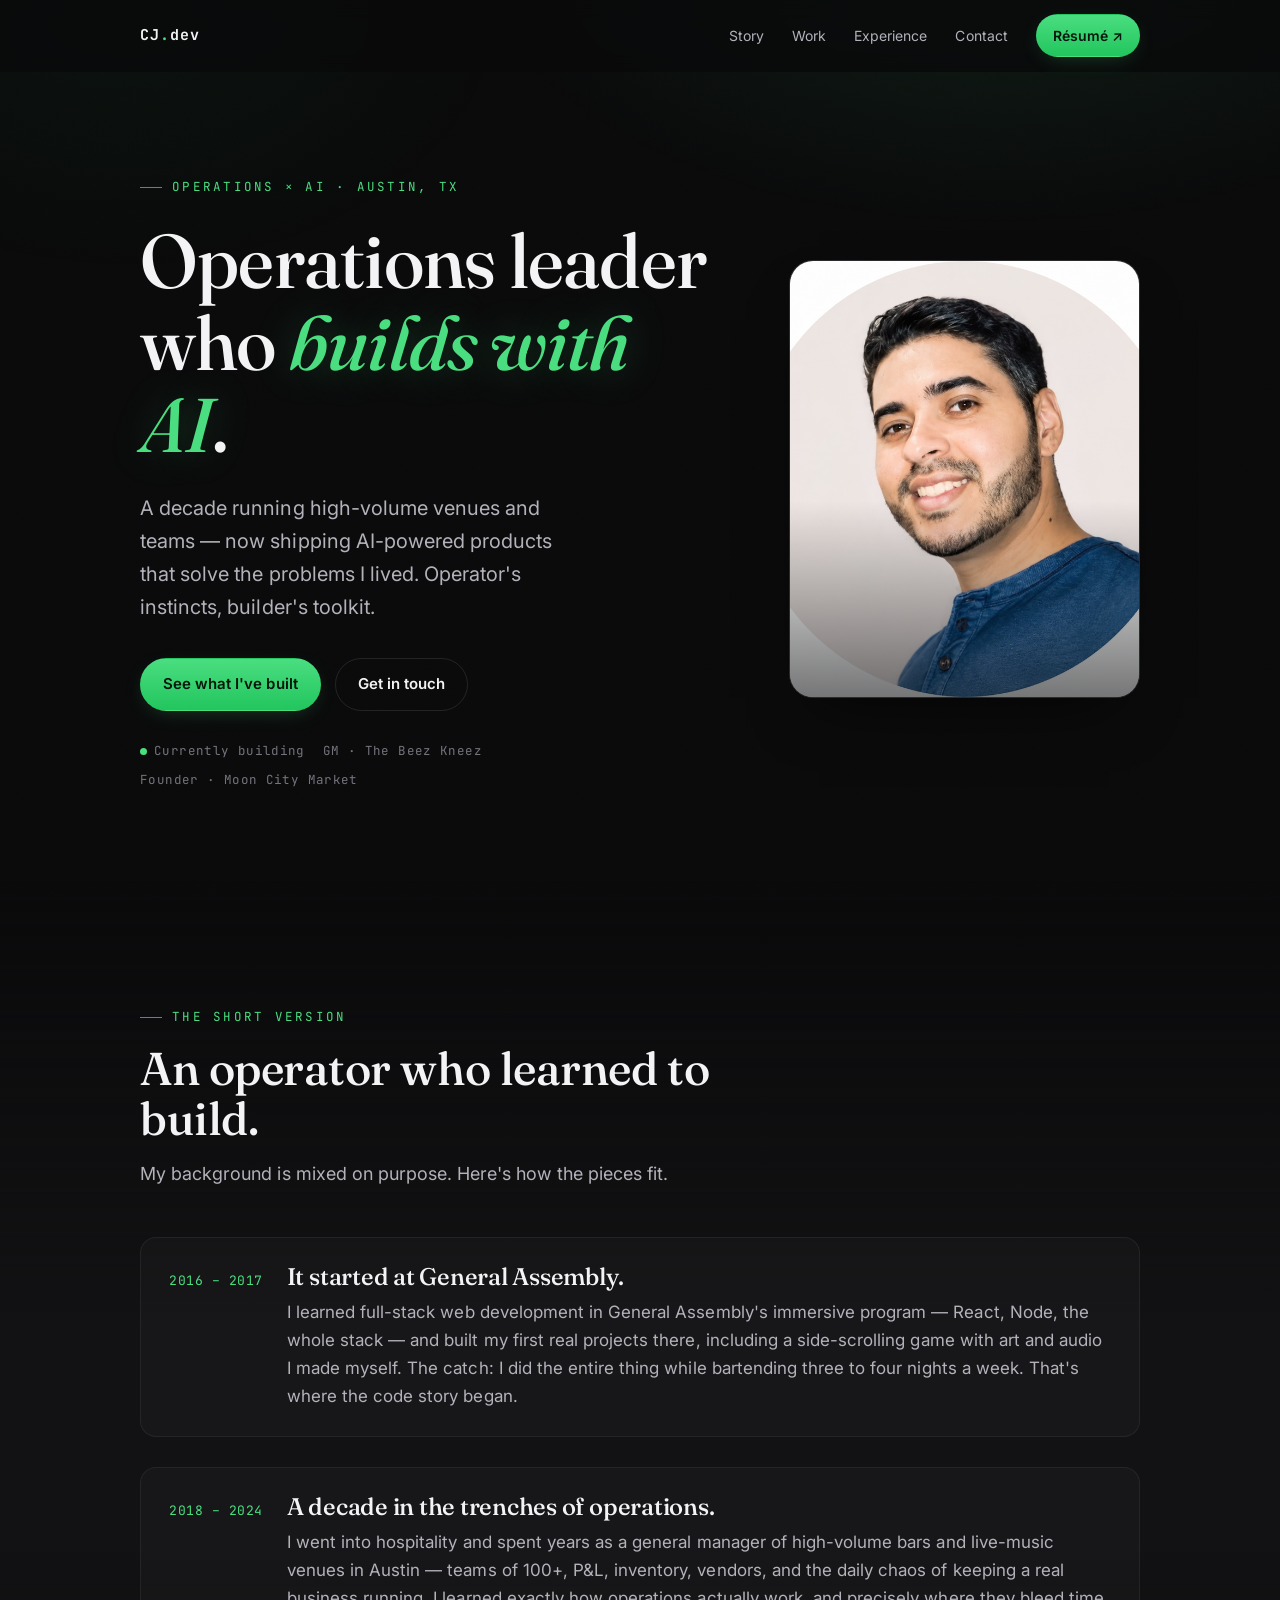
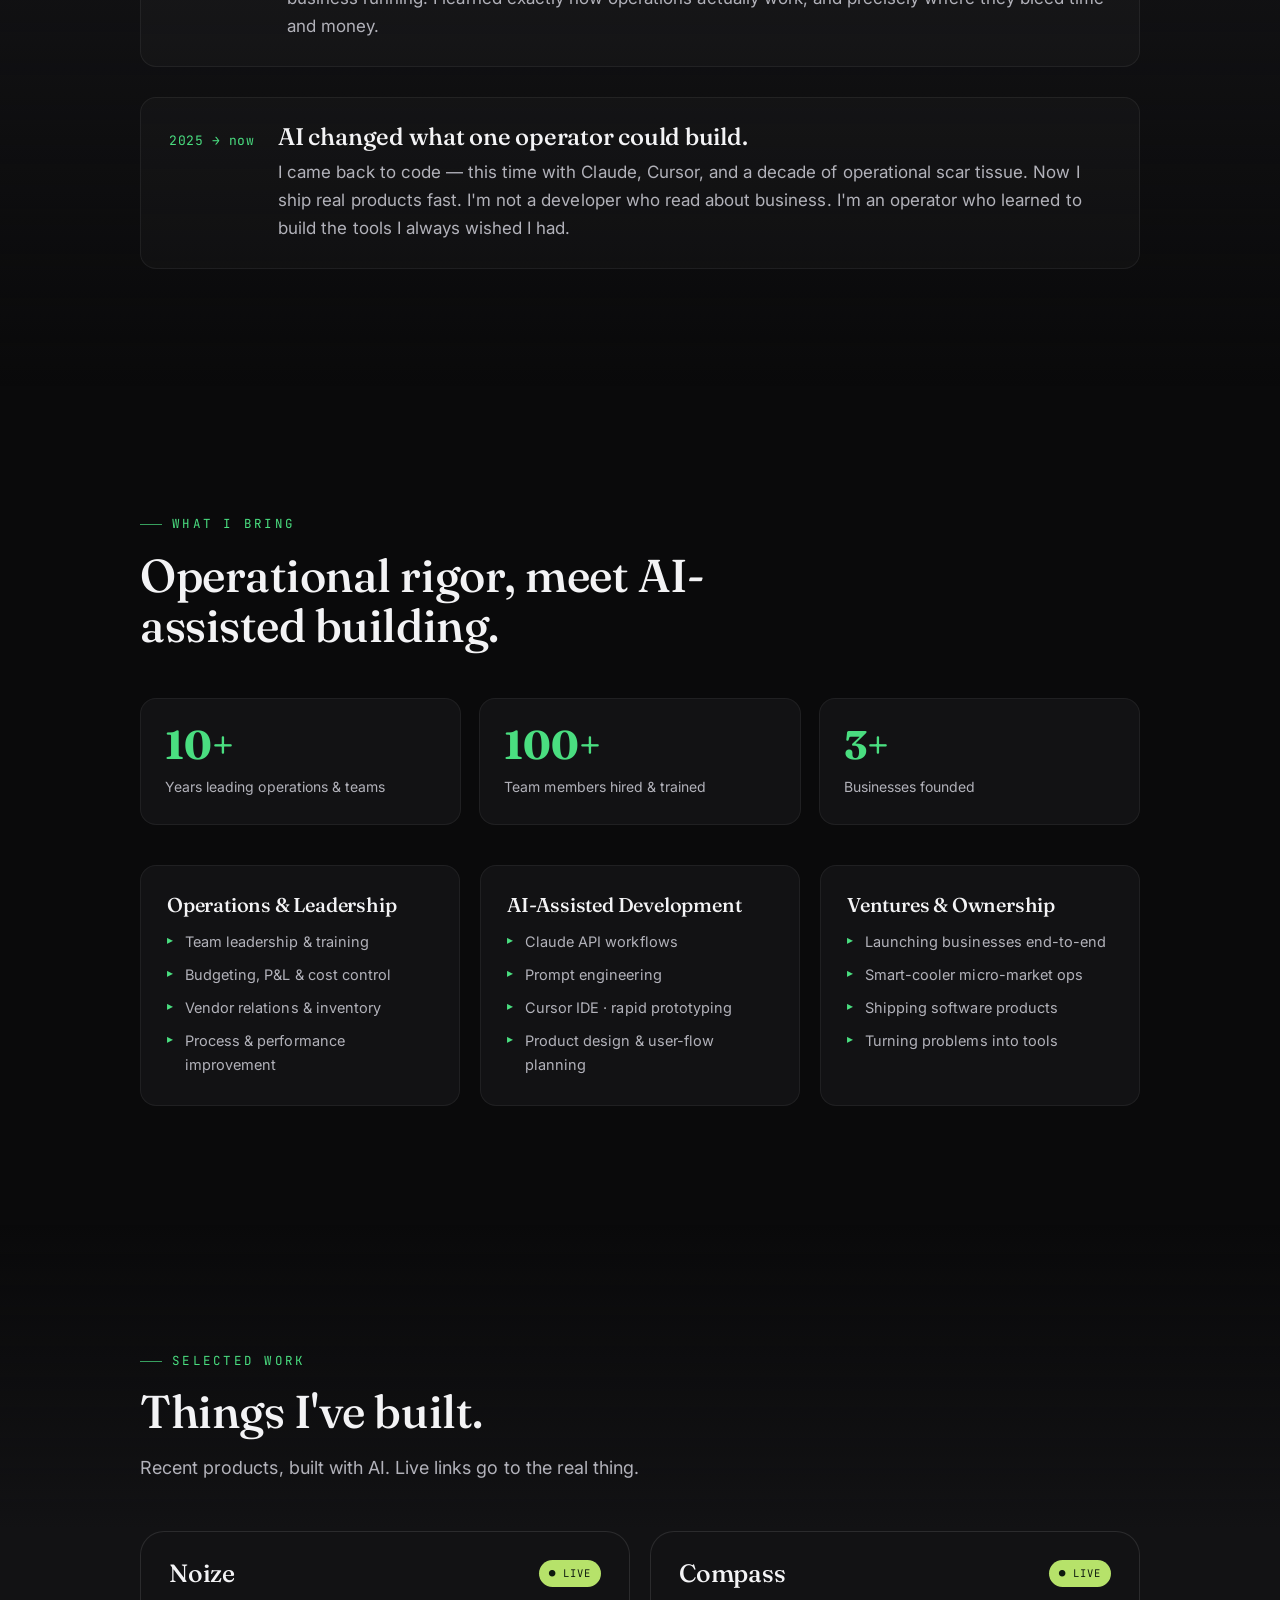
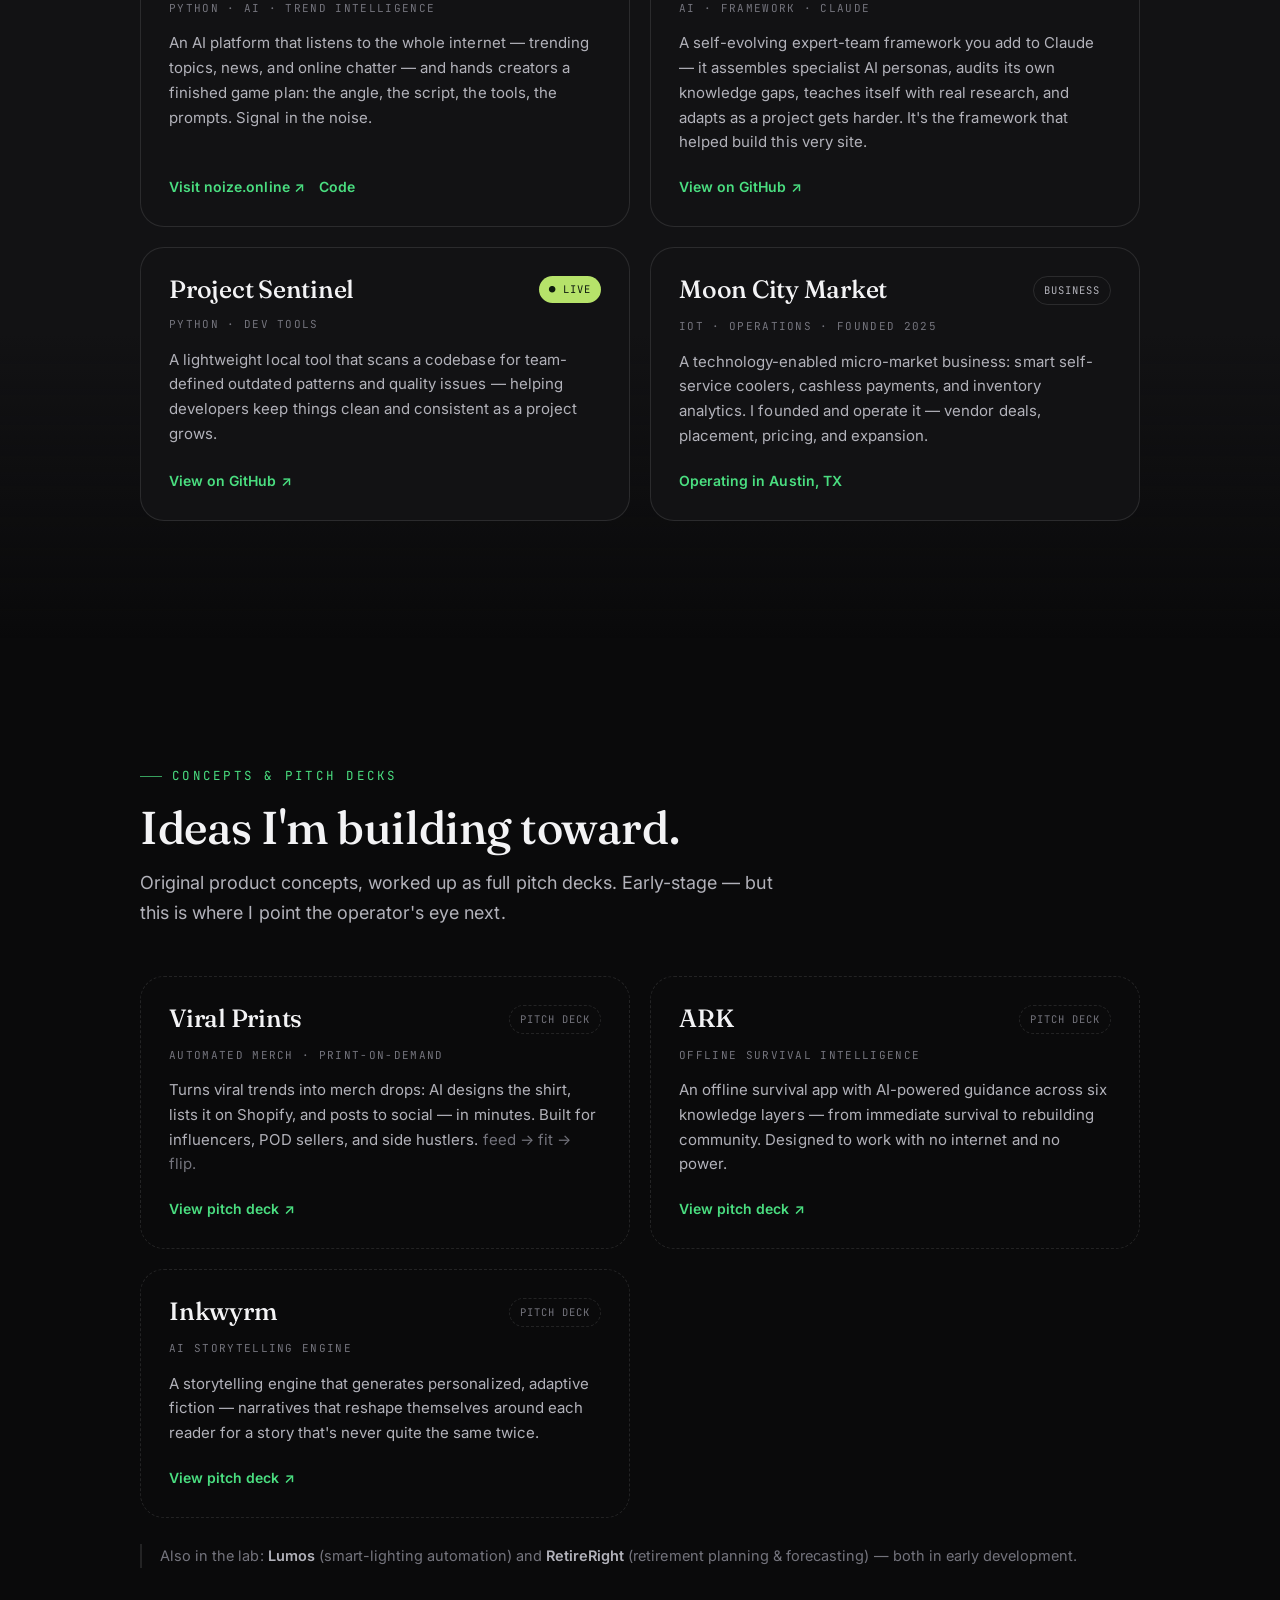
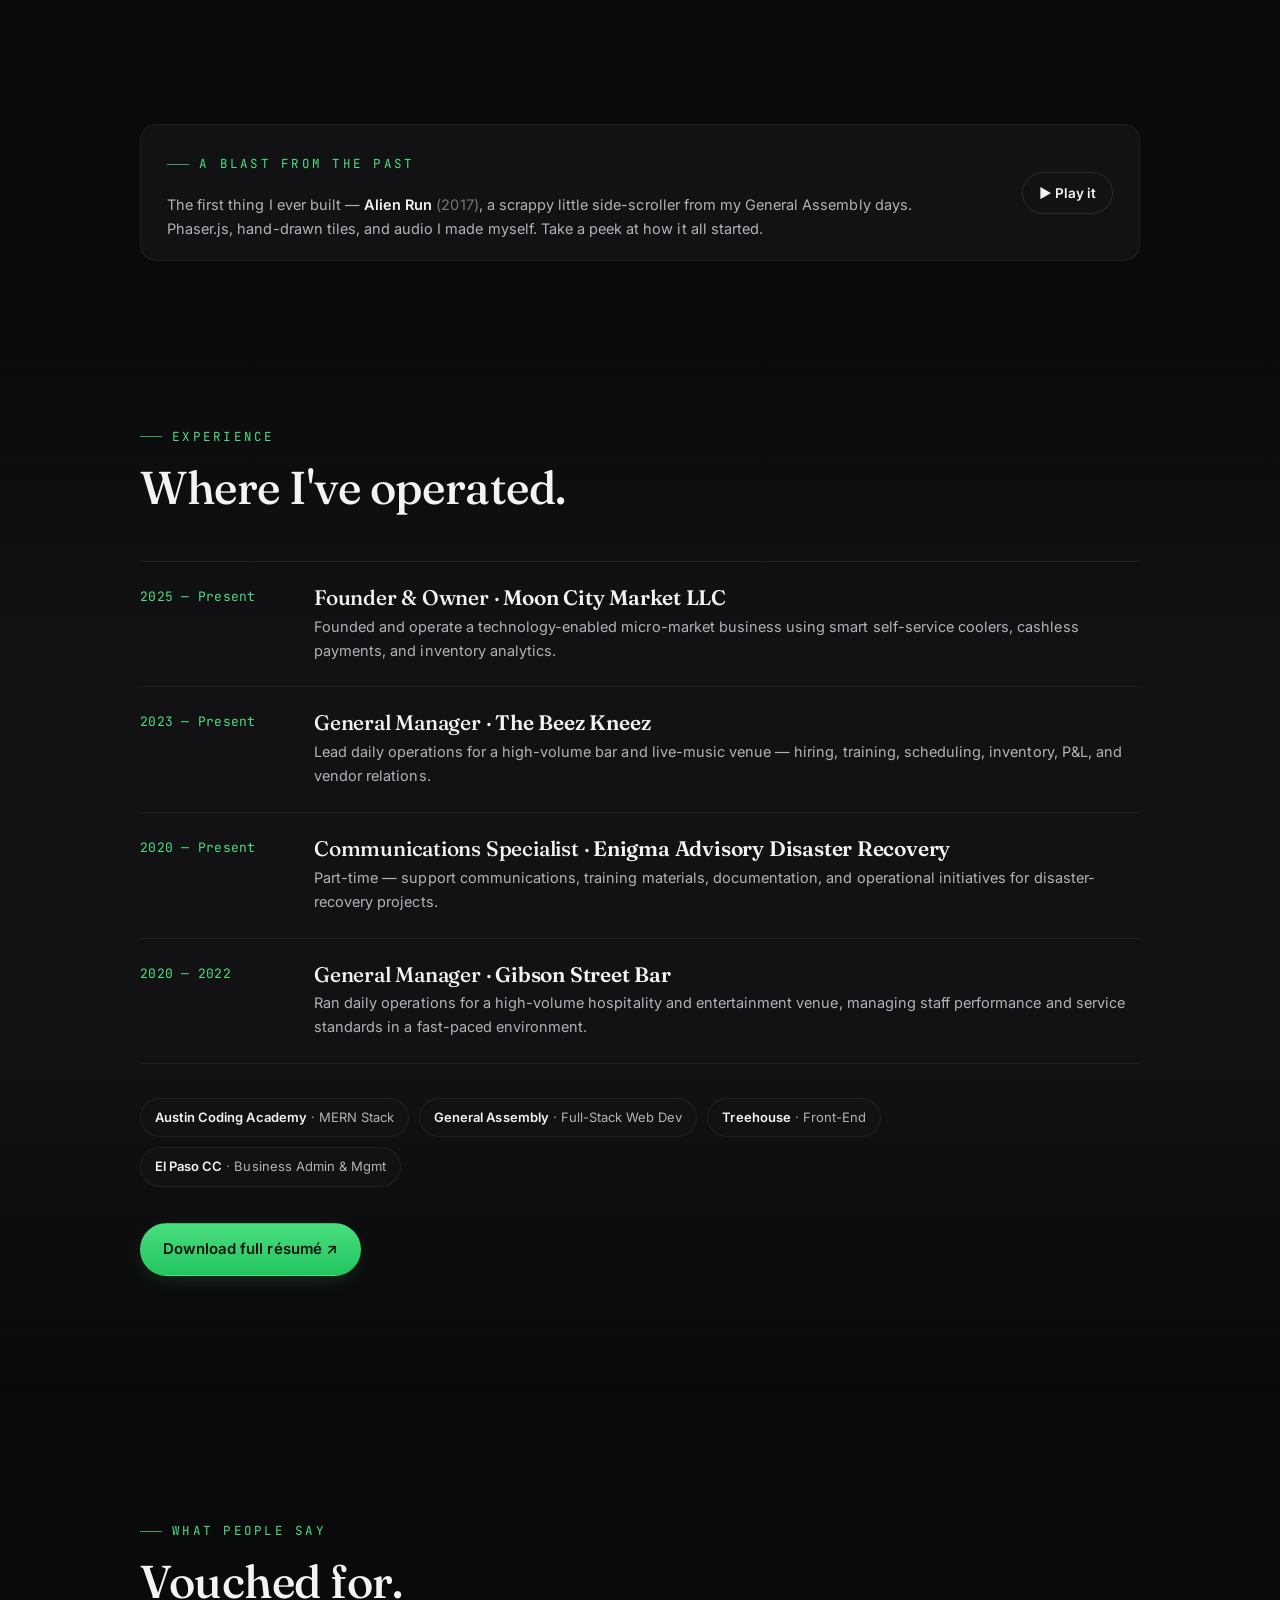
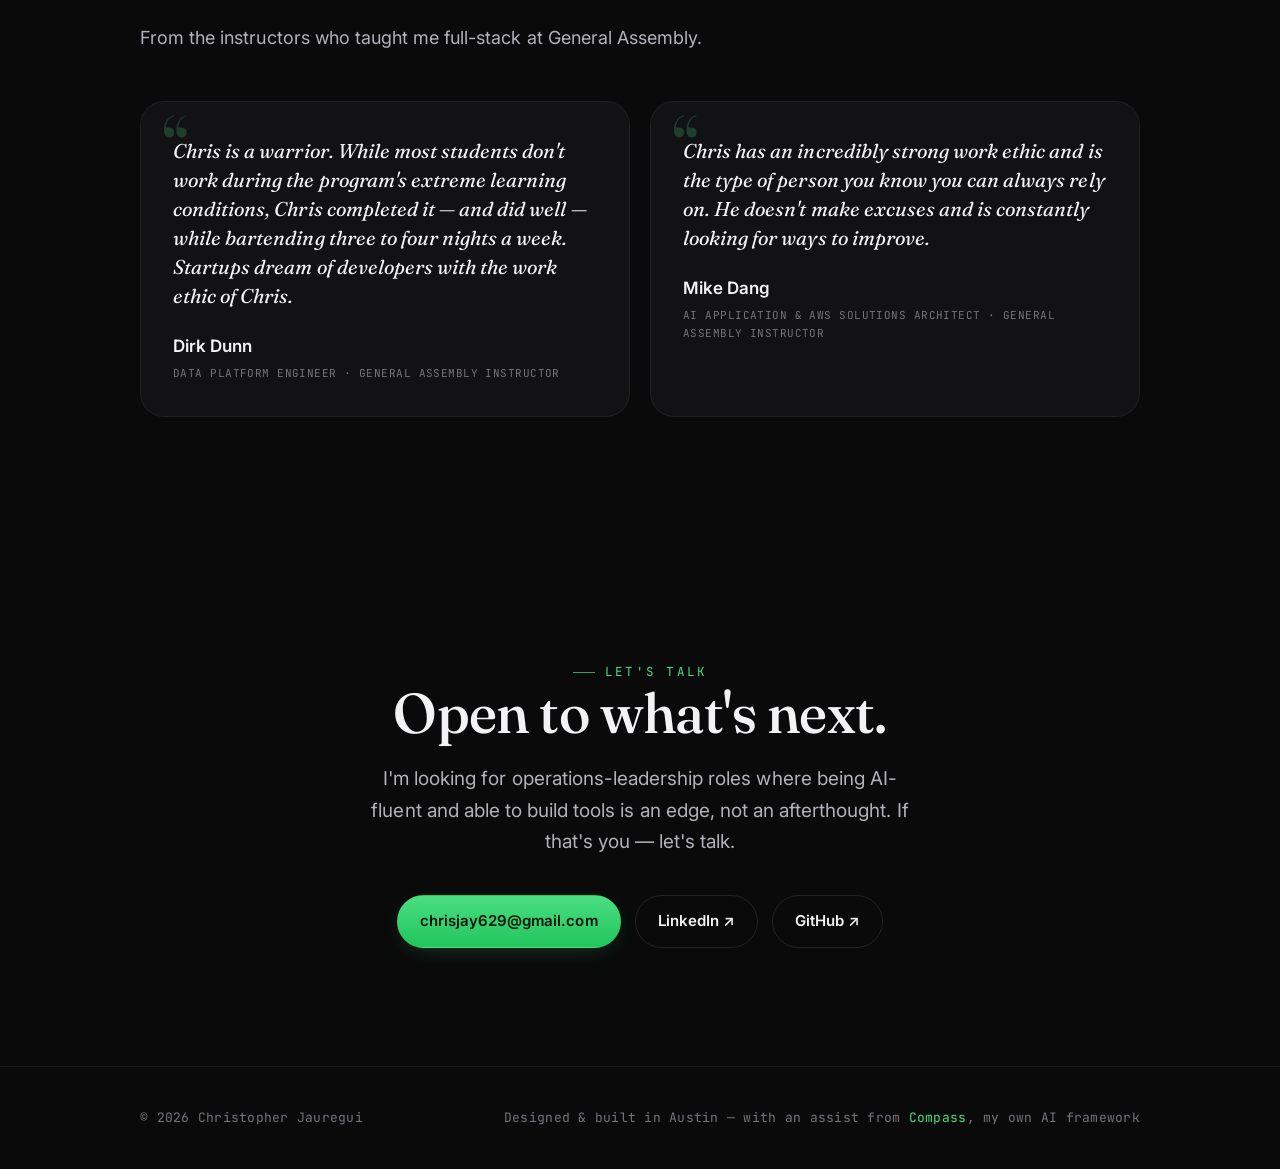
==== commit df6f0ef0: "Downplay Alien Run to a small 'blast from the past' aside Replace the full-size origin section (big " ====
--- a/index.html
+++ b/index.html
@@ -31,7 +31,7 @@
         <a href="#work">Work</a>
         <a href="#experience">Experience</a>
         <a href="#contact">Contact</a>
-        <a href="CHRISTOPHER_L_JAUREGUI2.pdf" class="btn btn-primary btn-sm" target="_blank" rel="noopener">Résumé ↗</a>
+        <a href="resume.pdf" class="btn btn-primary btn-sm" target="_blank" rel="noopener">Résumé ↗</a>
       </div>
     </div>
   </nav>
@@ -259,19 +259,15 @@
       </div>
     </section>
 
-    <!-- ============ ORIGIN / ALIEN RUN ============ -->
-    <section id="origin">
-      <div class="wrap">
-        <div class="sec-head reveal">
-          <span class="kicker">Where it started</span>
-          <h2>The first thing I ever built.</h2>
-        </div>
-        <div class="origin__box reveal">
-          <div>
-            <h3>Alien Run <span class="dim" style="font-family:var(--f-mono);font-size:14px;">· 2017</span></h3>
-            <p>One of my first builds, from my General Assembly days — a side-scrolling game with Phaser.js, hand-drawn tiles, and audio I produced myself. It's rough around the edges and I love it. Proof of where the whole builder story began. Play it for yourself.</p>
-          </div>
-          <a href="https://chrisjay629.github.io/AdventureGame.github.io/" class="btn btn-ghost" target="_blank" rel="noopener">▶ Play Alien Run</a>
+    <!-- ============ ORIGIN / ALIEN RUN (light aside) ============ -->
+    <section id="origin" class="origin-snippet">
+      <div class="wrap">
+        <div class="snippet reveal">
+          <div class="snippet__text">
+            <span class="kicker">A blast from the past</span>
+            <p>The first thing I ever built — <b>Alien Run</b> <span class="dim">(2017)</span>, a scrappy little side-scroller from my General Assembly days. Phaser.js, hand-drawn tiles, and audio I made myself. Take a peek at how it all started.</p>
+          </div>
+          <a href="https://chrisjay629.github.io/AdventureGame.github.io/" class="btn btn-ghost btn-sm" target="_blank" rel="noopener">▶ Play it</a>
         </div>
       </div>
     </section>
@@ -323,7 +319,7 @@
         </div>
 
         <div style="margin-top:36px;">
-          <a href="CHRISTOPHER_L_JAUREGUI2.pdf" class="btn btn-primary" target="_blank" rel="noopener">Download full résumé ↗</a>
+          <a href="resume.pdf" class="btn btn-primary" target="_blank" rel="noopener">Download full résumé ↗</a>
         </div>
       </div>
     </section>
--- a/css/site.css
+++ b/css/site.css
@@ -298,20 +298,21 @@
 }
 .also-exploring b { color: var(--ink-2); font-weight: 600; }
 
-/* ---------- Origin (Alien Run) ---------- */
-.origin__box {
-  display: grid; grid-template-columns: 1fr auto; gap: 30px; align-items: center;
-  padding: clamp(28px, 4vw, 44px);
-  border: 1px solid var(--line);
-  border-radius: var(--r-lg);
-  background:
-    radial-gradient(500px 200px at 85% 120%, rgba(74,222,128,.12), transparent),
-    var(--bg-2);
-  margin-top: 36px;
-}
-.origin__box h3 { font-size: clamp(24px, 3.4vw, 32px); }
-.origin__box p { color: var(--ink-2); margin-top: 12px; max-width: 52ch; }
-@media (max-width: 720px) { .origin__box { grid-template-columns: 1fr; } }
+/* ---------- Origin (Alien Run) — light aside ---------- */
+.origin-snippet { padding-block: clamp(22px, 3.5vw, 38px); }
+.snippet {
+  display: flex; align-items: center; justify-content: space-between; gap: 26px;
+  padding: 20px 26px;
+  border: 1px solid var(--line-2);
+  border-radius: var(--r);
+  background: var(--bg-2);
+}
+.snippet__text { max-width: 74ch; }
+.snippet__text .kicker { margin-bottom: 10px; }
+.snippet__text p { color: var(--ink-2); font-size: 14.5px; margin-top: 8px; }
+.snippet__text b { color: var(--ink); font-weight: 600; }
+.snippet .btn { flex: none; }
+@media (max-width: 640px) { .snippet { flex-direction: column; align-items: flex-start; } }
 
 /* ---------- Experience timeline ---------- */
 .tl { margin-top: 40px; display: grid; gap: 0; }
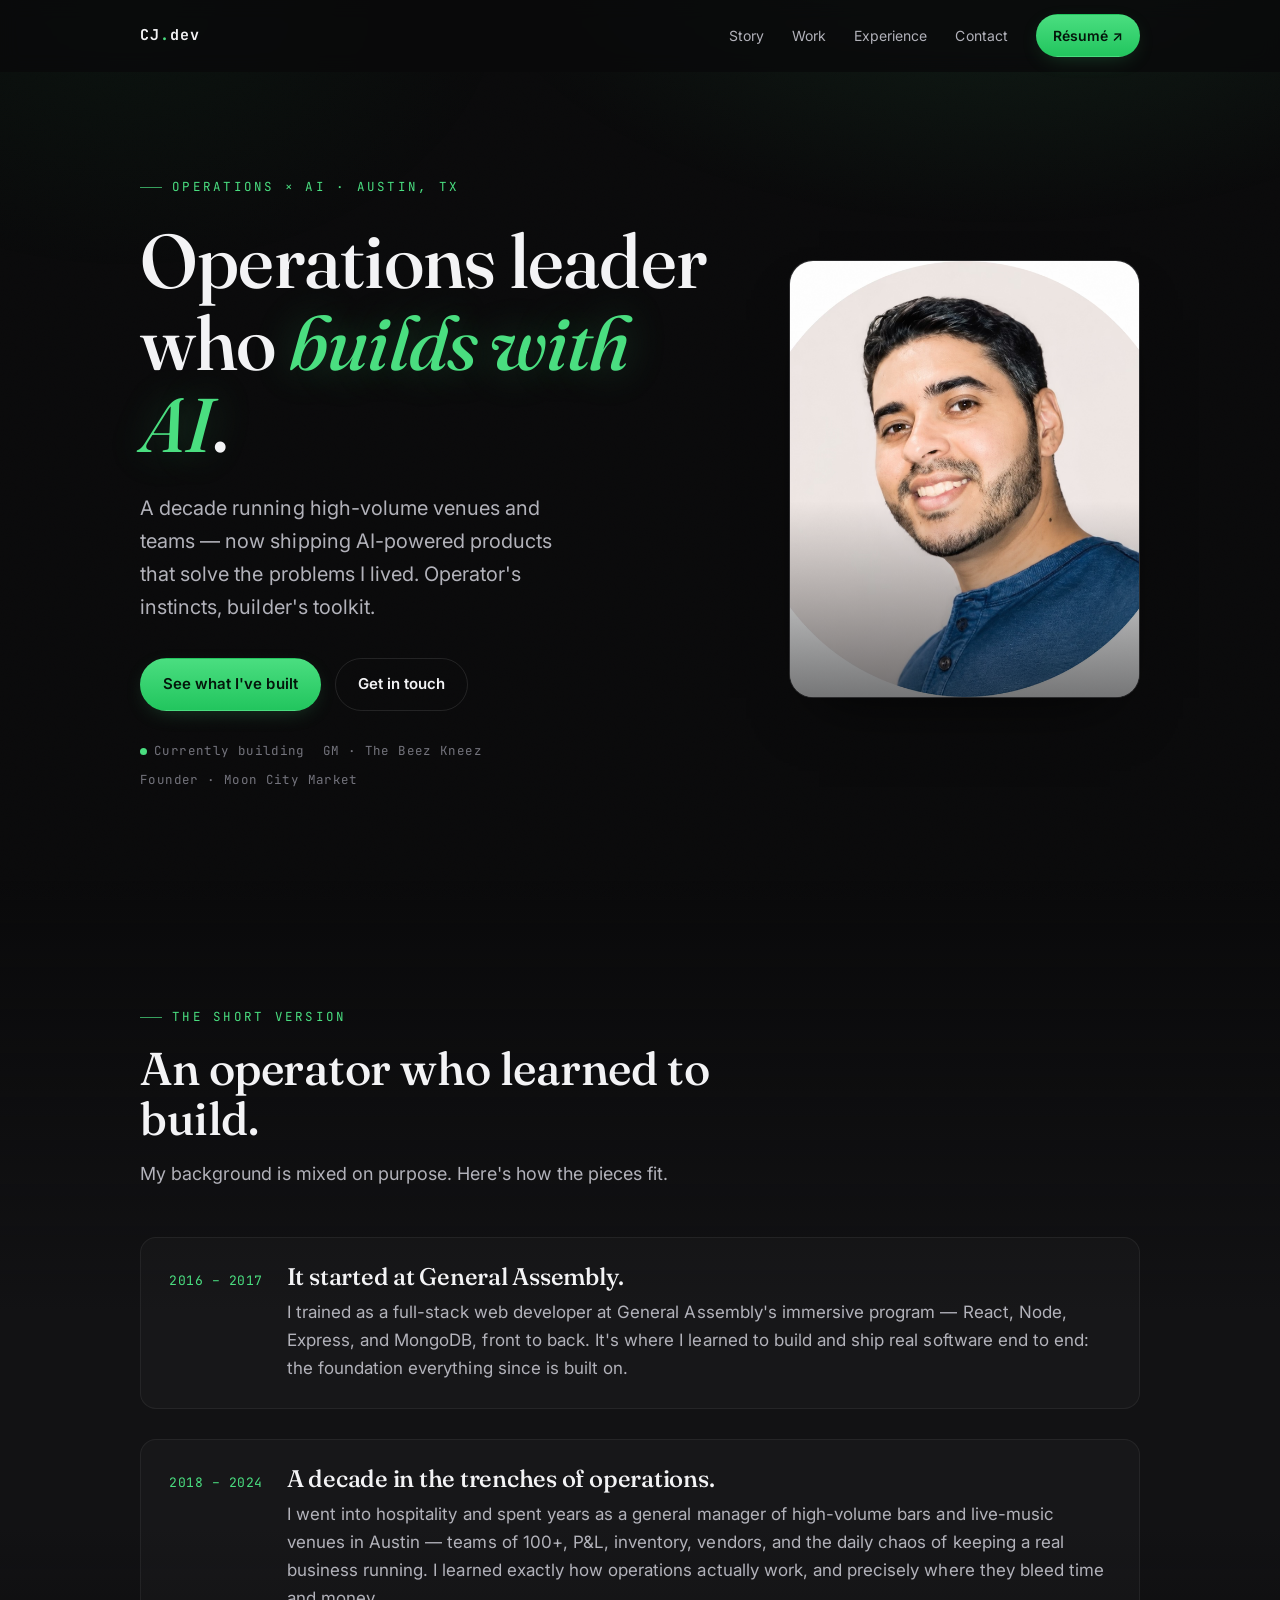
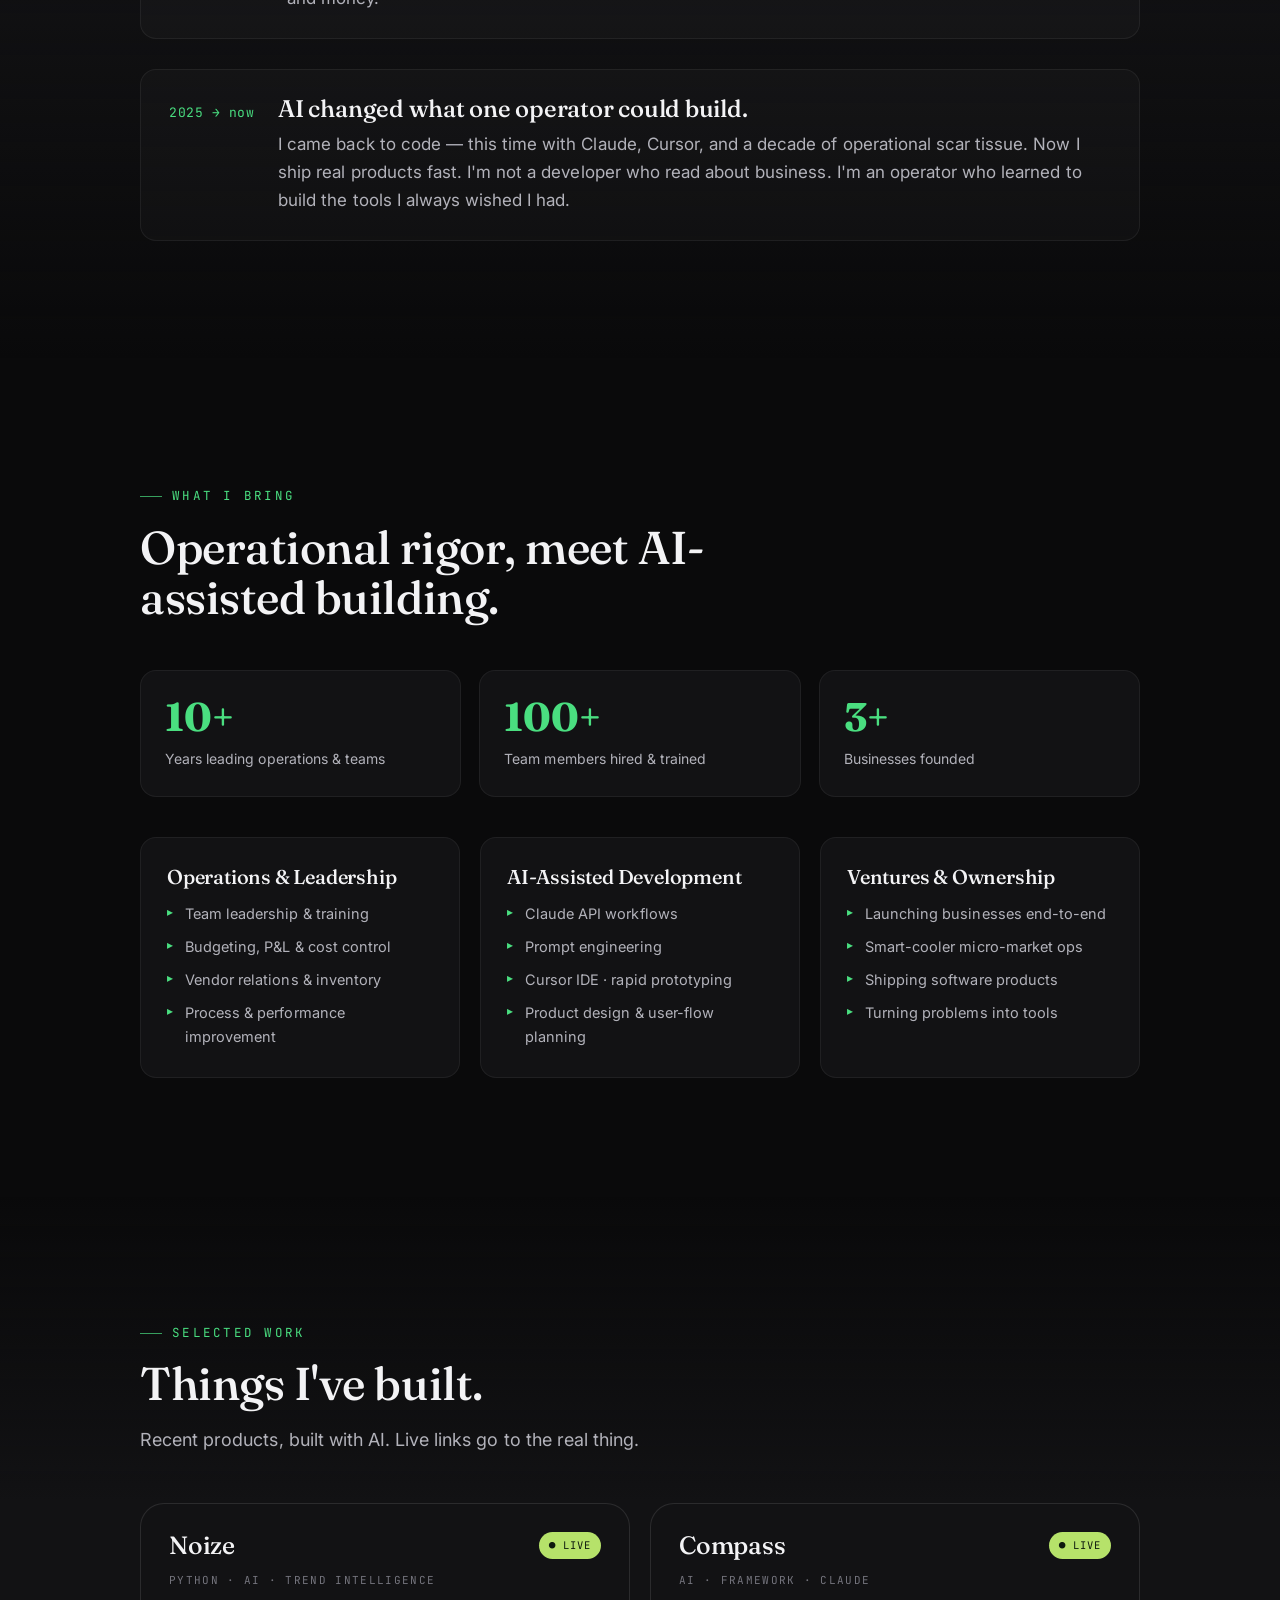
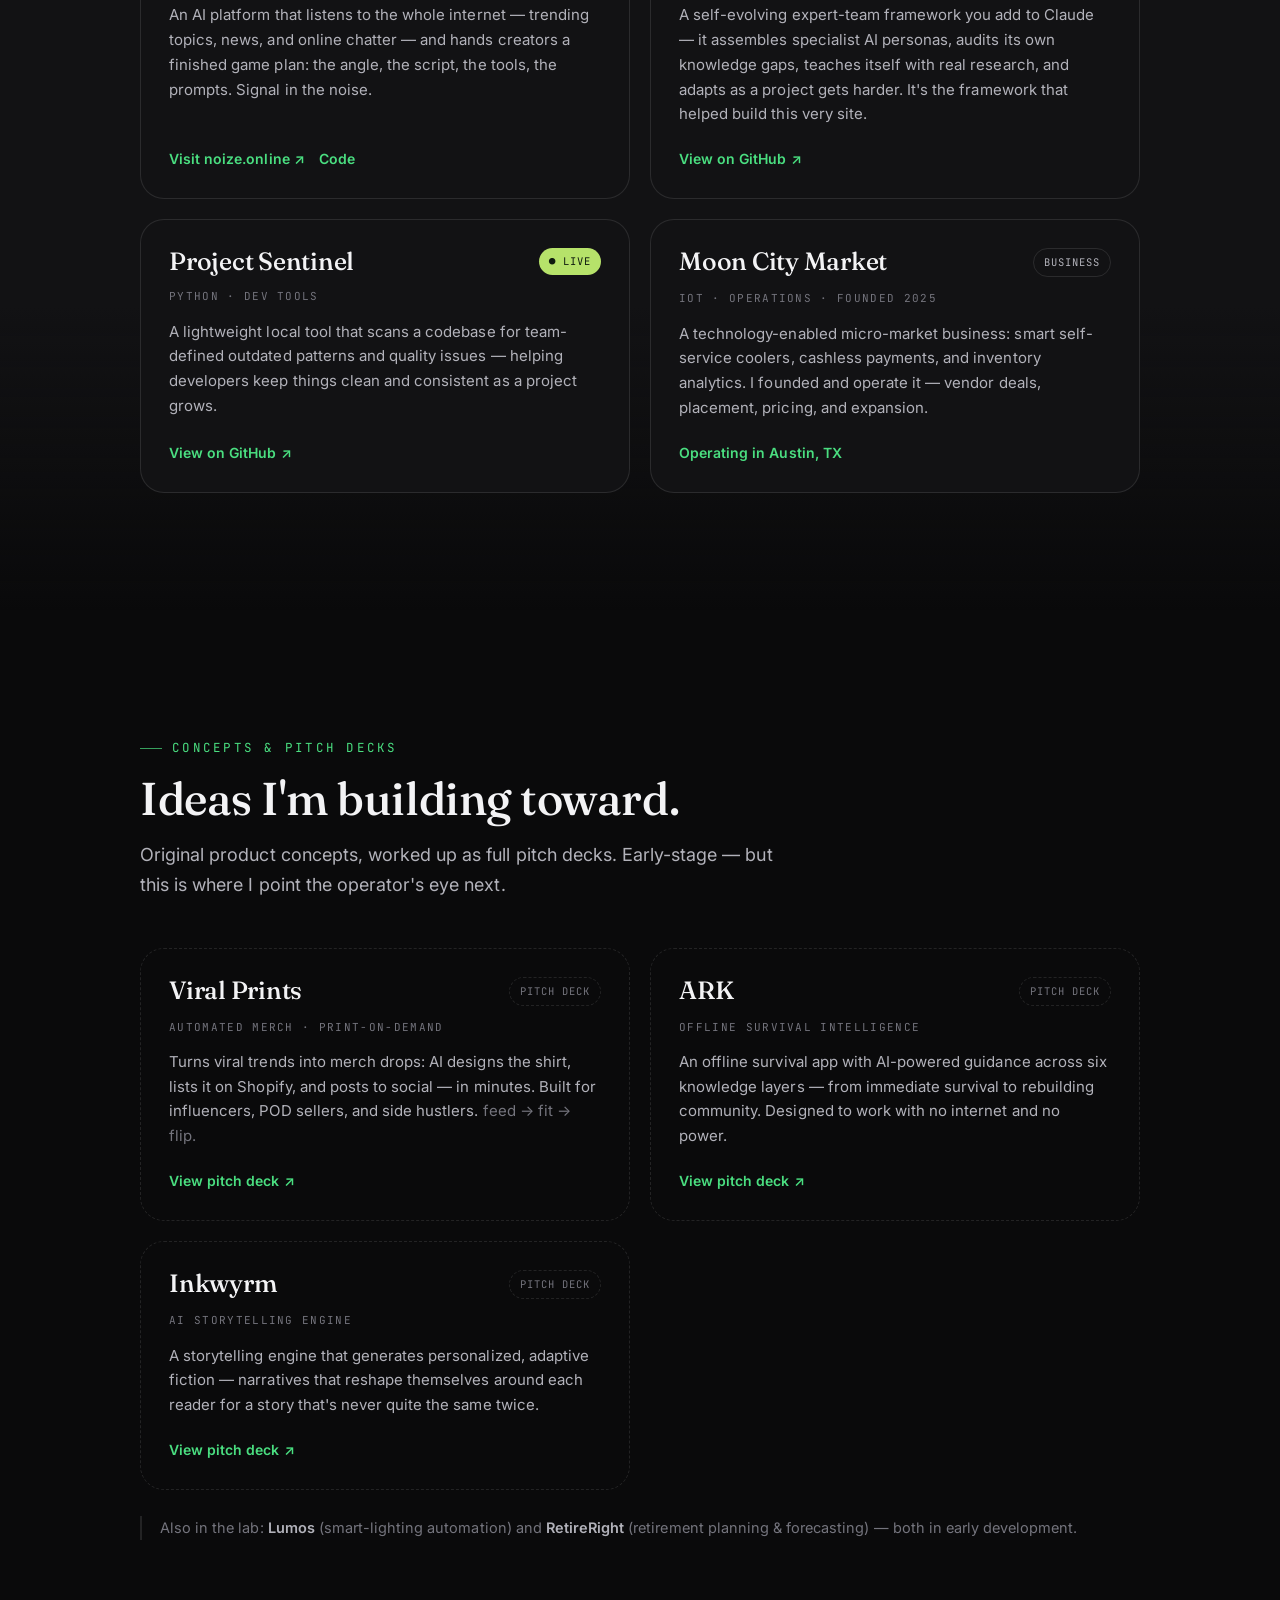
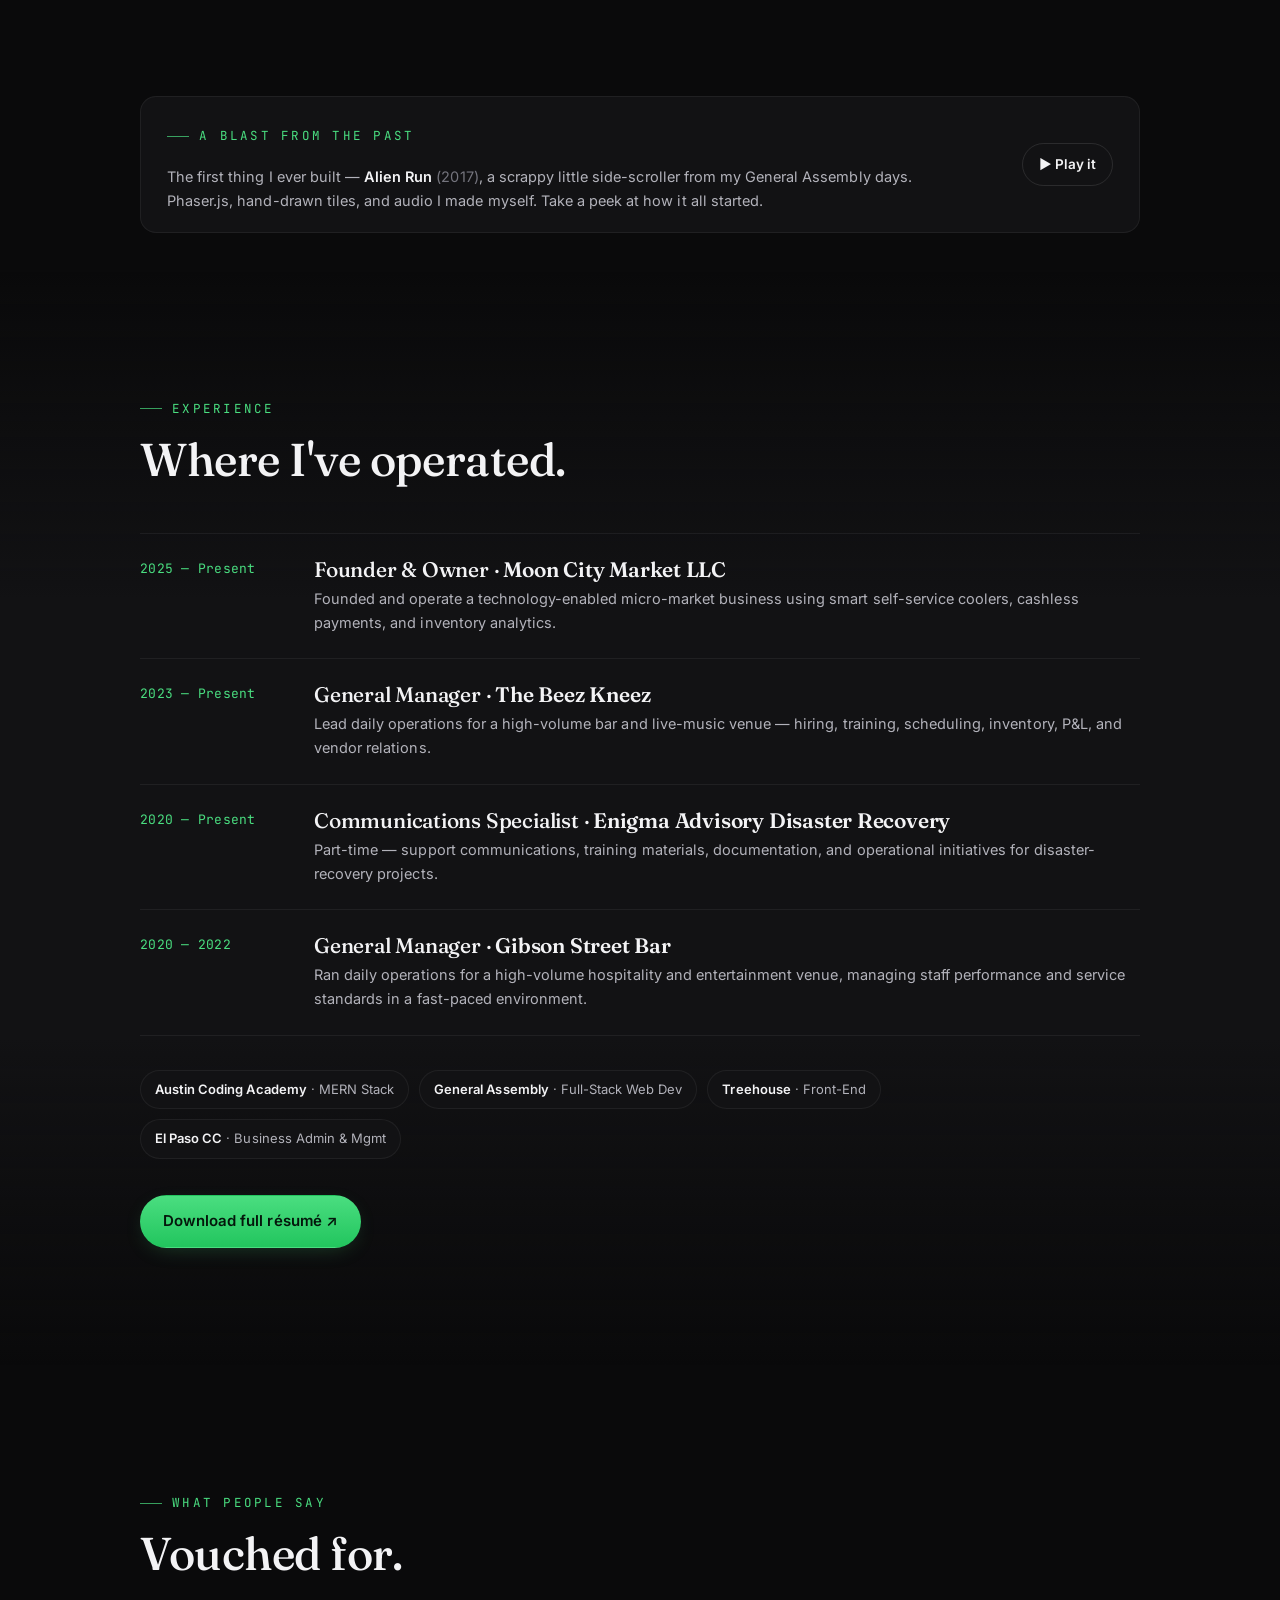
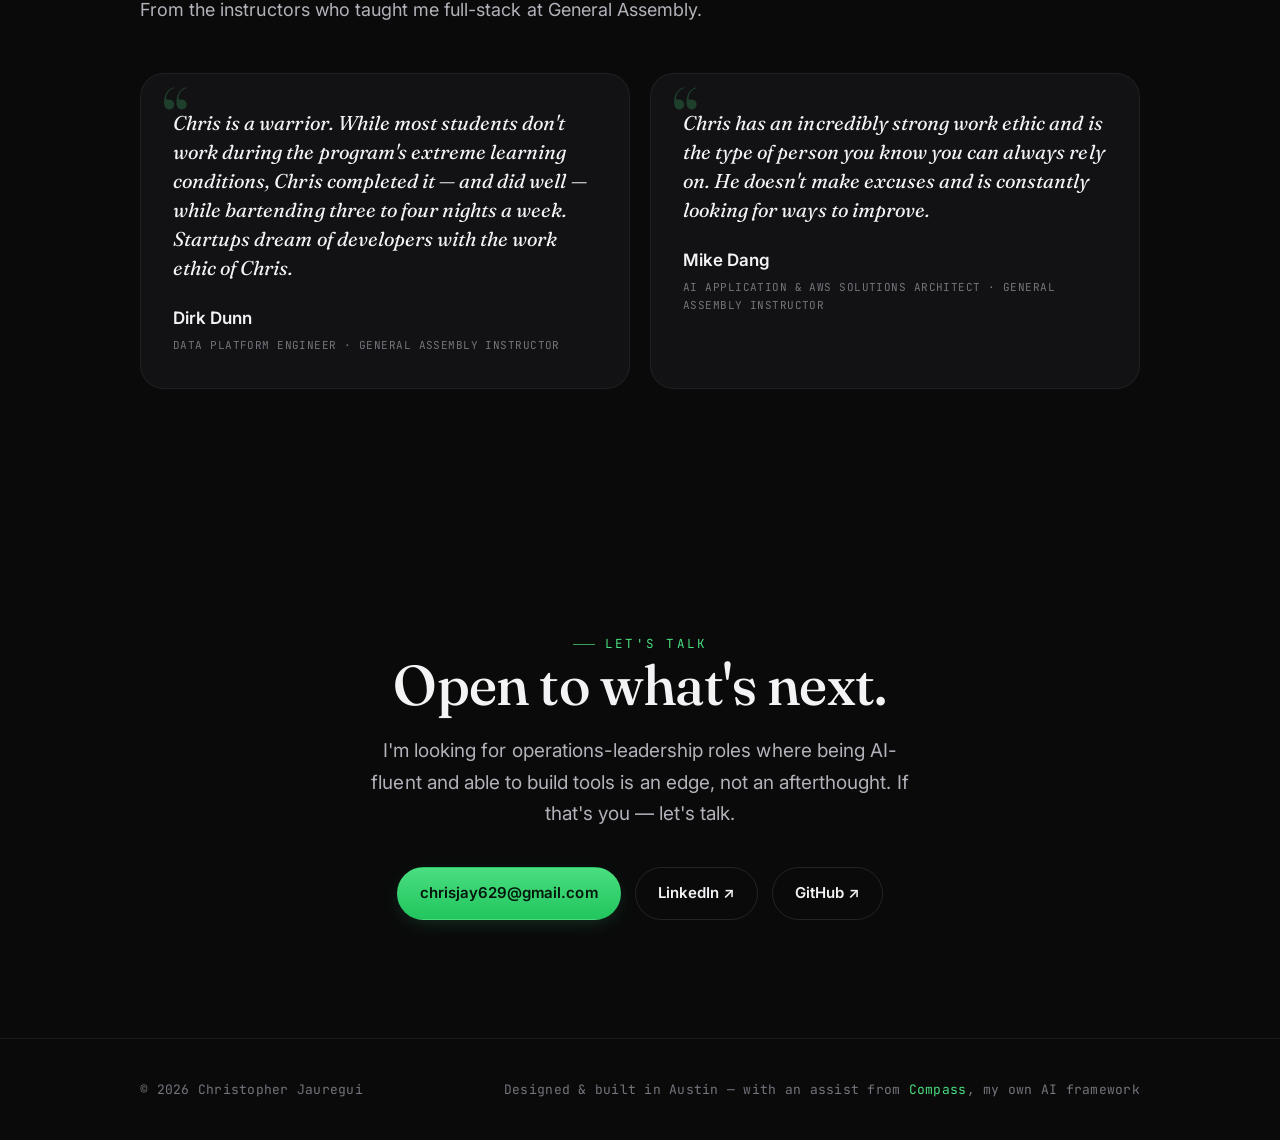
==== commit 3d13de2c: "Rewrite GA story beat: focus on full-stack, drop game/cheese Co-Authored-By: Claude Opus 4.8 <norepl" ====
--- a/index.html
+++ b/index.html
@@ -75,7 +75,7 @@
             <div class="beat__yr">2016 – 2017</div>
             <div>
               <h3>It started at General Assembly.</h3>
-              <p>I learned full-stack web development in General Assembly's immersive program — React, Node, the whole stack — and built my first real projects there, including a side-scrolling game with art and audio I made myself. The catch: I did the entire thing while bartending three to four nights a week. That's where the code story began.</p>
+              <p>I trained as a full-stack web developer at General Assembly's immersive program — React, Node, Express, and MongoDB, front to back. It's where I learned to build and ship real software end to end: the foundation everything since is built on.</p>
             </div>
           </div>
           <div class="beat reveal">
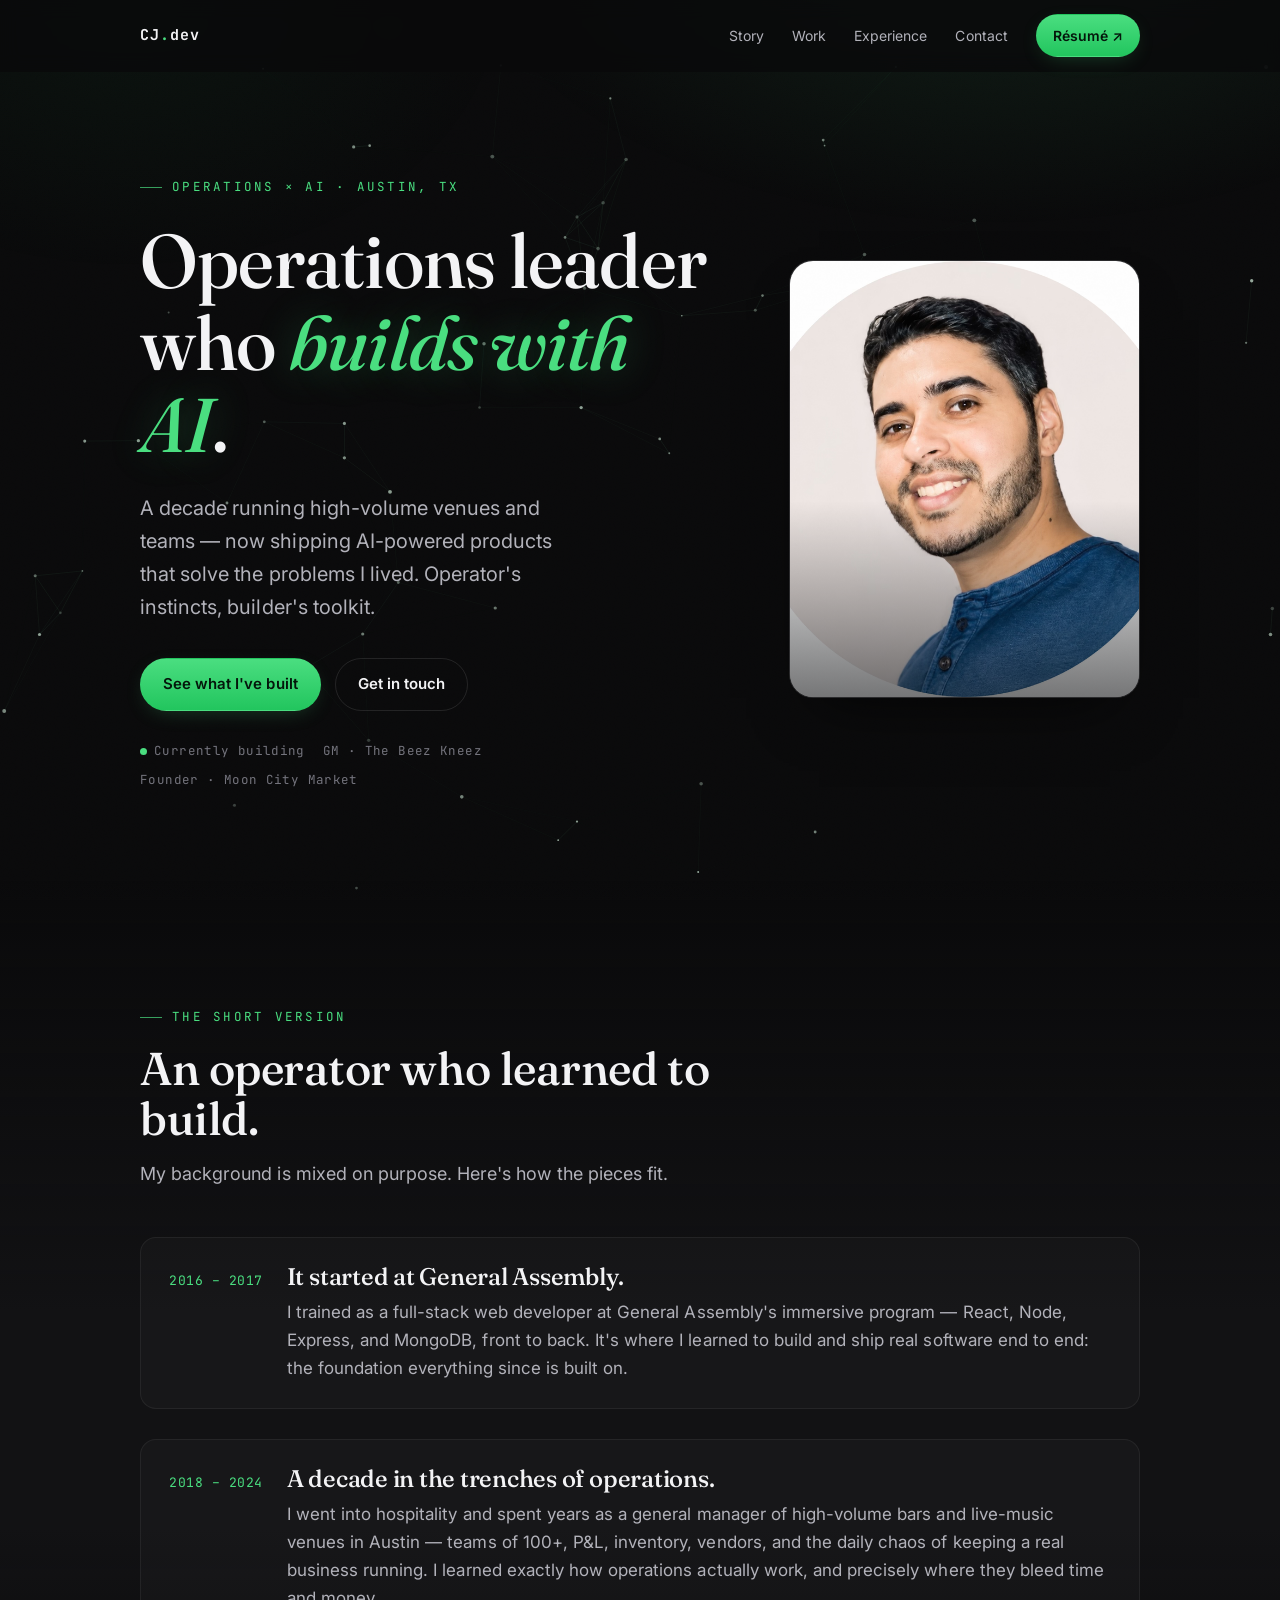
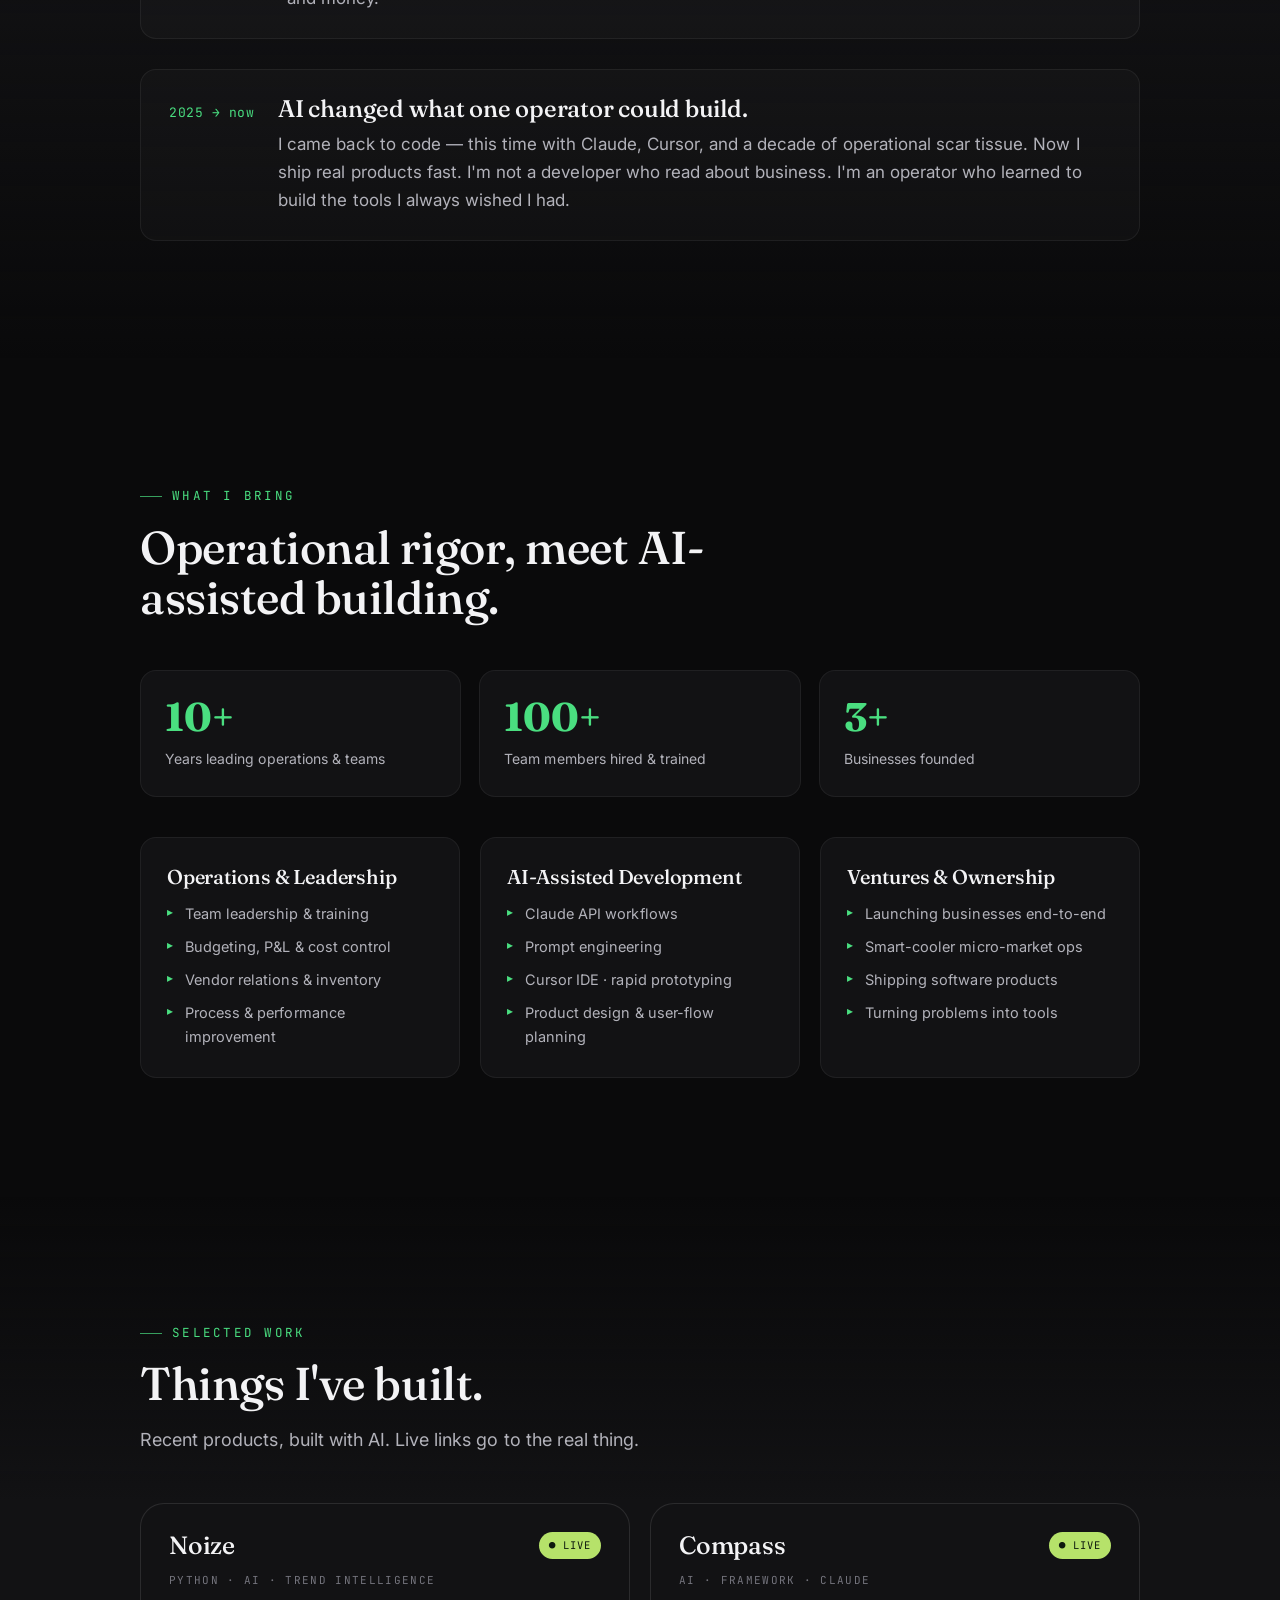
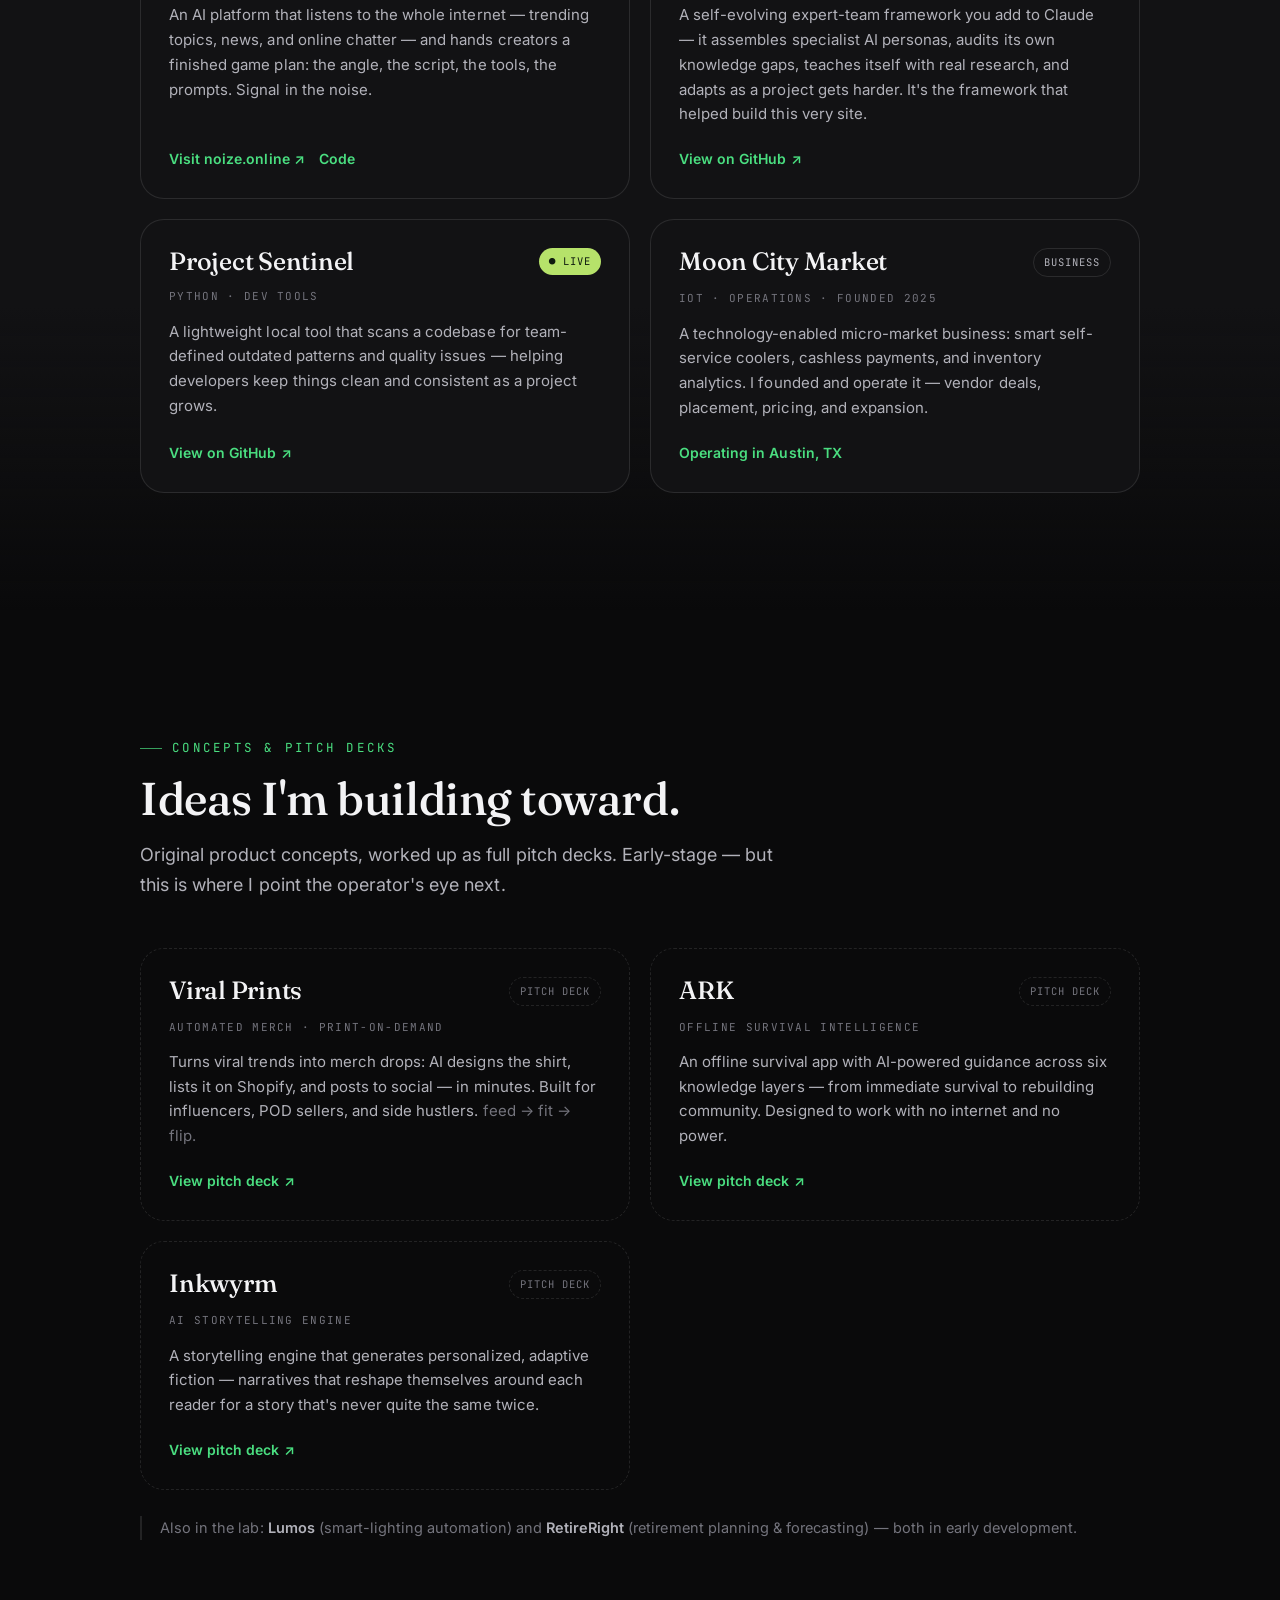
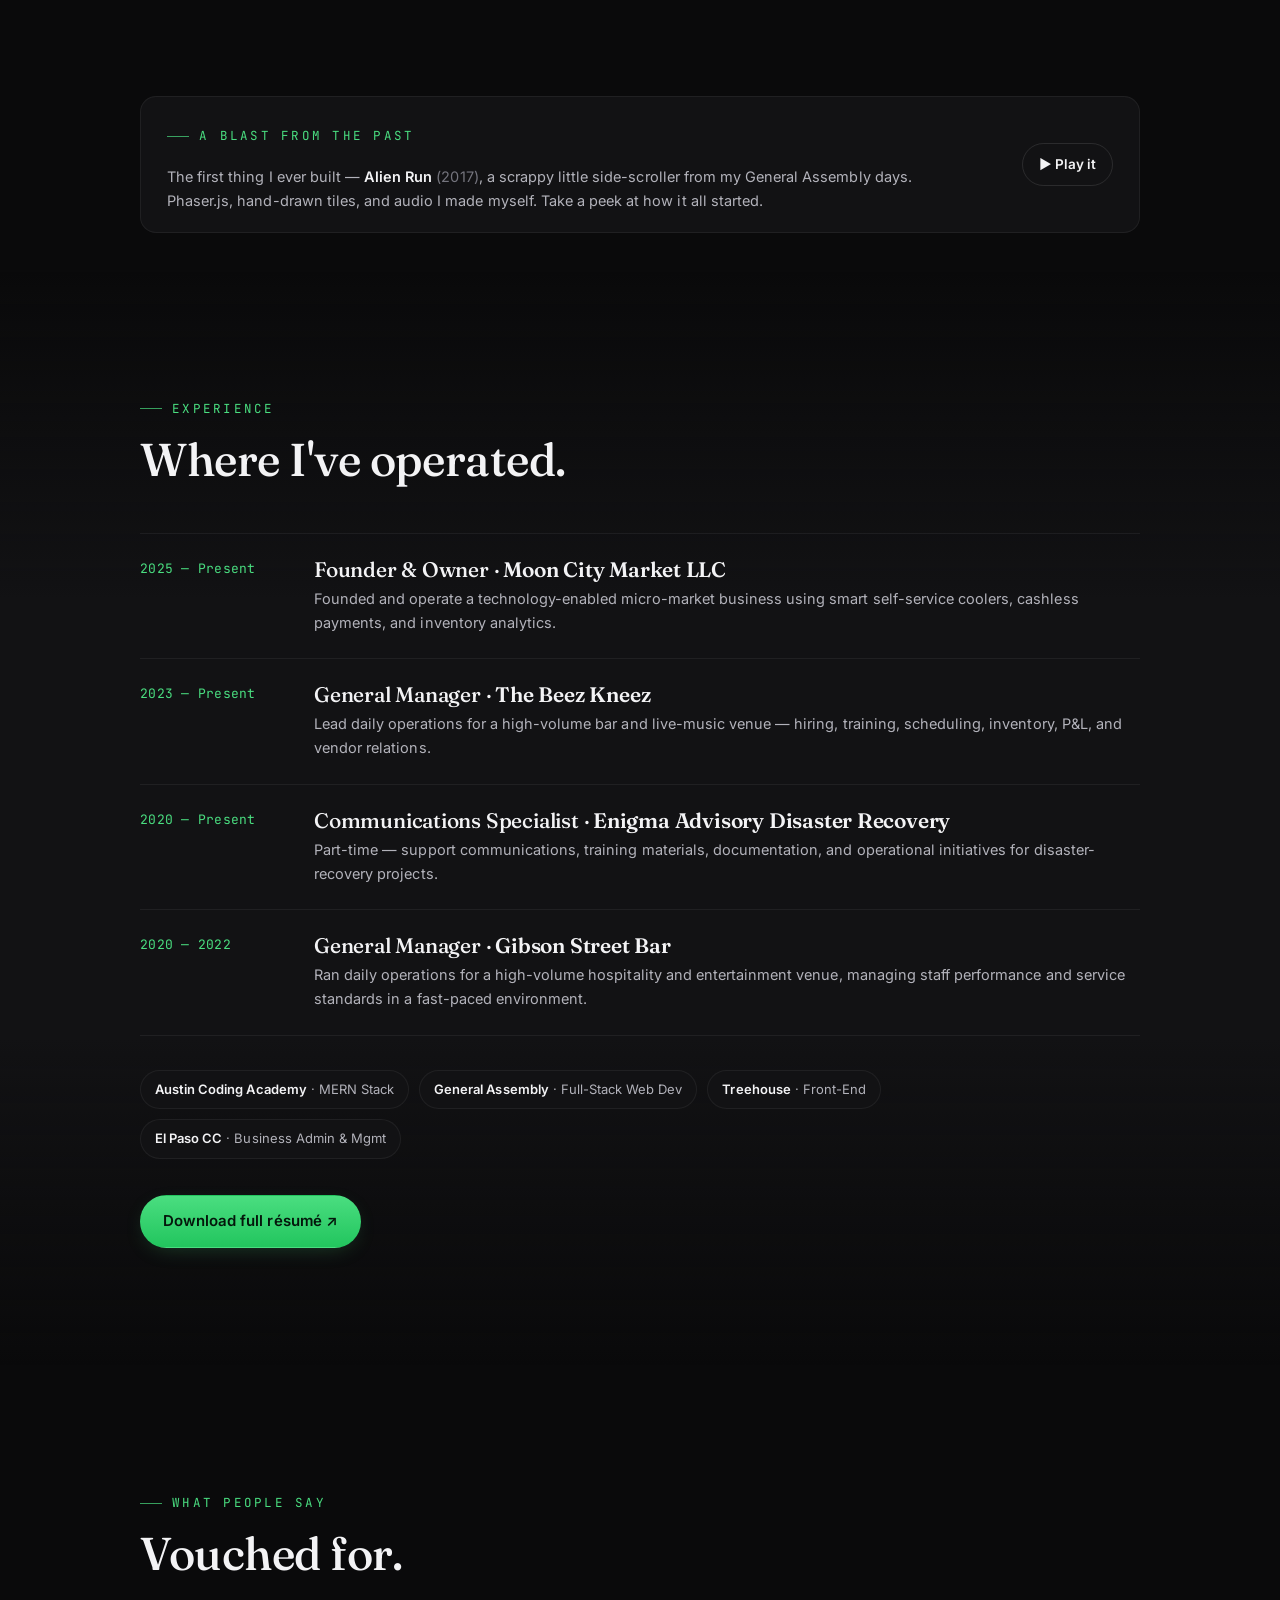
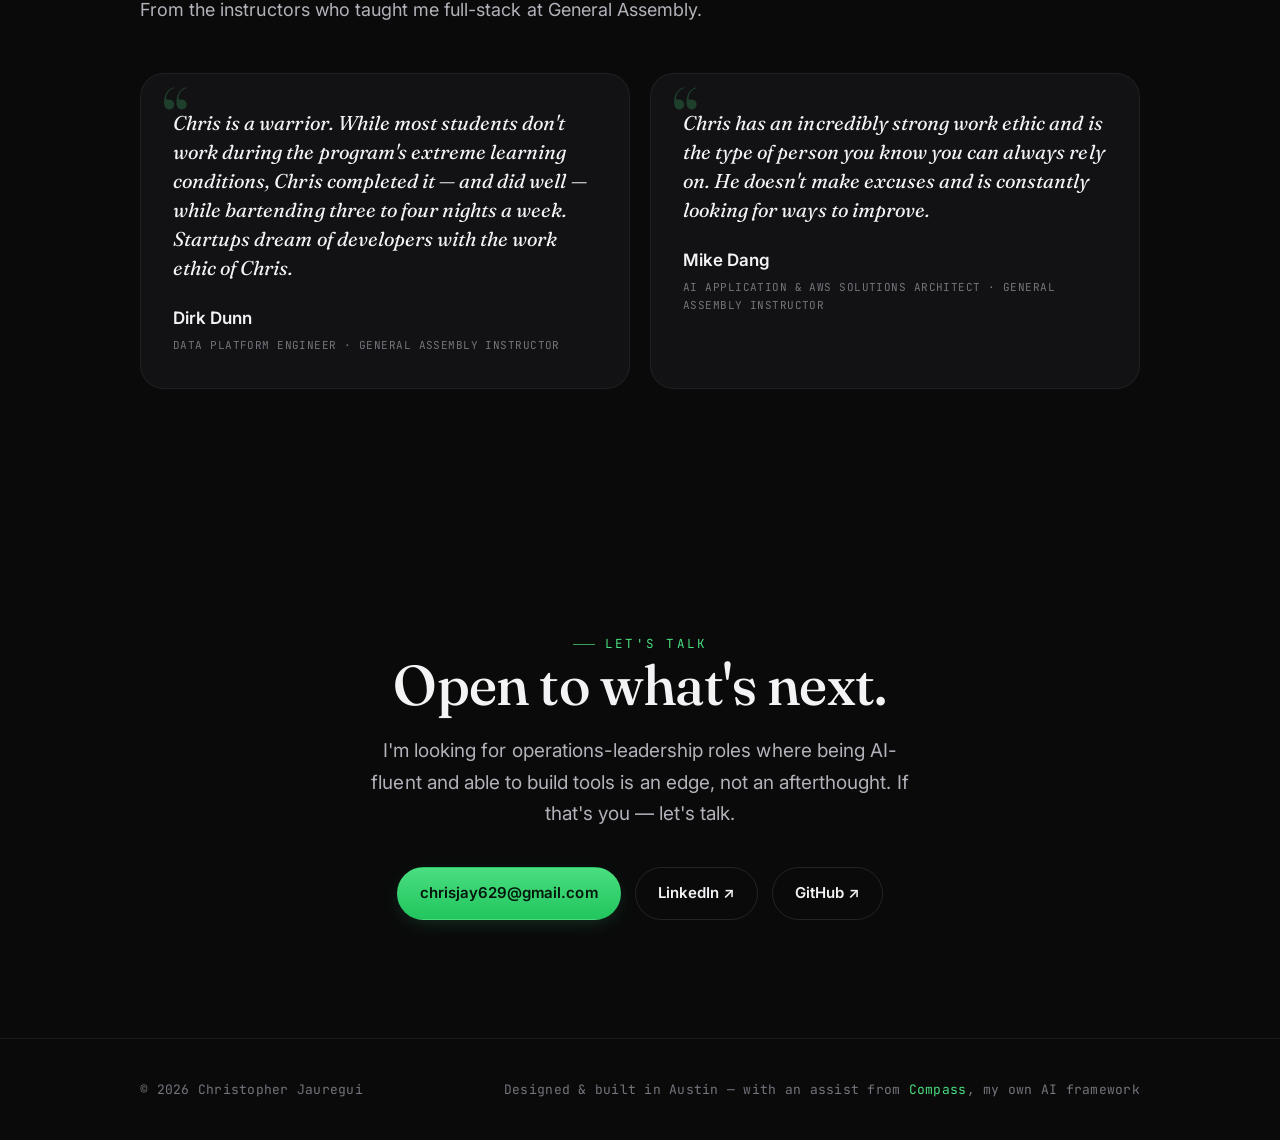
==== commit a4e35505: "Add subtle floating-node starfield background (no concrete monogram) Restore only the ambient node-n" ====
--- a/index.html
+++ b/index.html
@@ -21,6 +21,9 @@
   <link rel="stylesheet" href="css/site.css" />
 </head>
 <body>
+
+  <!-- Ambient floating-node network -->
+  <canvas id="bg-nodes" aria-hidden="true"></canvas>
 
   <!-- ============ NAV ============ -->
   <nav class="nav" id="nav">
--- a/css/site.css
+++ b/css/site.css
@@ -73,6 +73,16 @@
   background-image: url("data:image/svg+xml,%3Csvg xmlns='http://www.w3.org/2000/svg' width='140' height='140'%3E%3Cfilter id='n'%3E%3CfeTurbulence type='fractalNoise' baseFrequency='.85' numOctaves='2'/%3E%3C/filter%3E%3Crect width='100%25' height='100%25' filter='url(%23n)'/%3E%3C/svg%3E");
 }
 
+/* Ambient floating-node network canvas */
+#bg-nodes {
+  position: fixed;
+  inset: 0;
+  width: 100%;
+  height: 100%;
+  z-index: 0;
+  pointer-events: none;
+}
+
 main, header, footer, nav { position: relative; z-index: 2; }
 
 .wrap { width: 100%; max-width: var(--maxw); margin: 0 auto; padding-inline: var(--pad); }
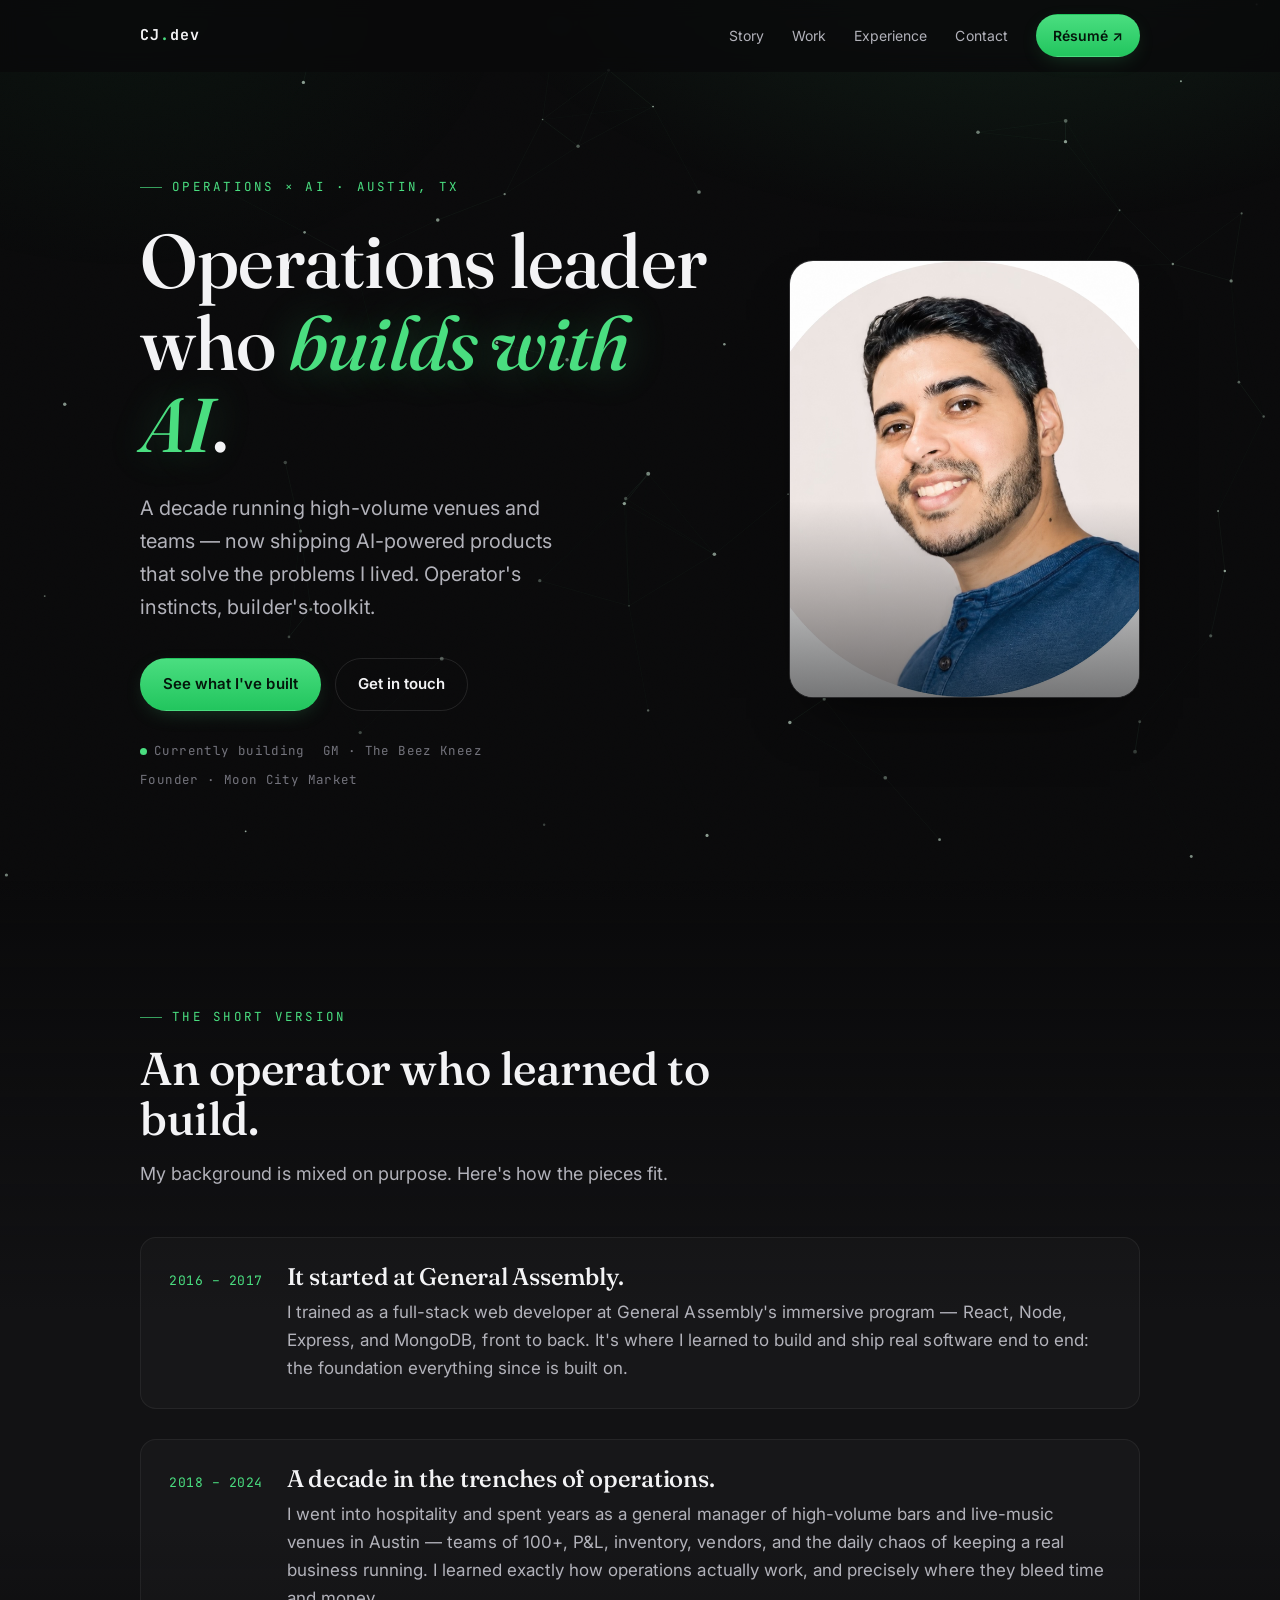
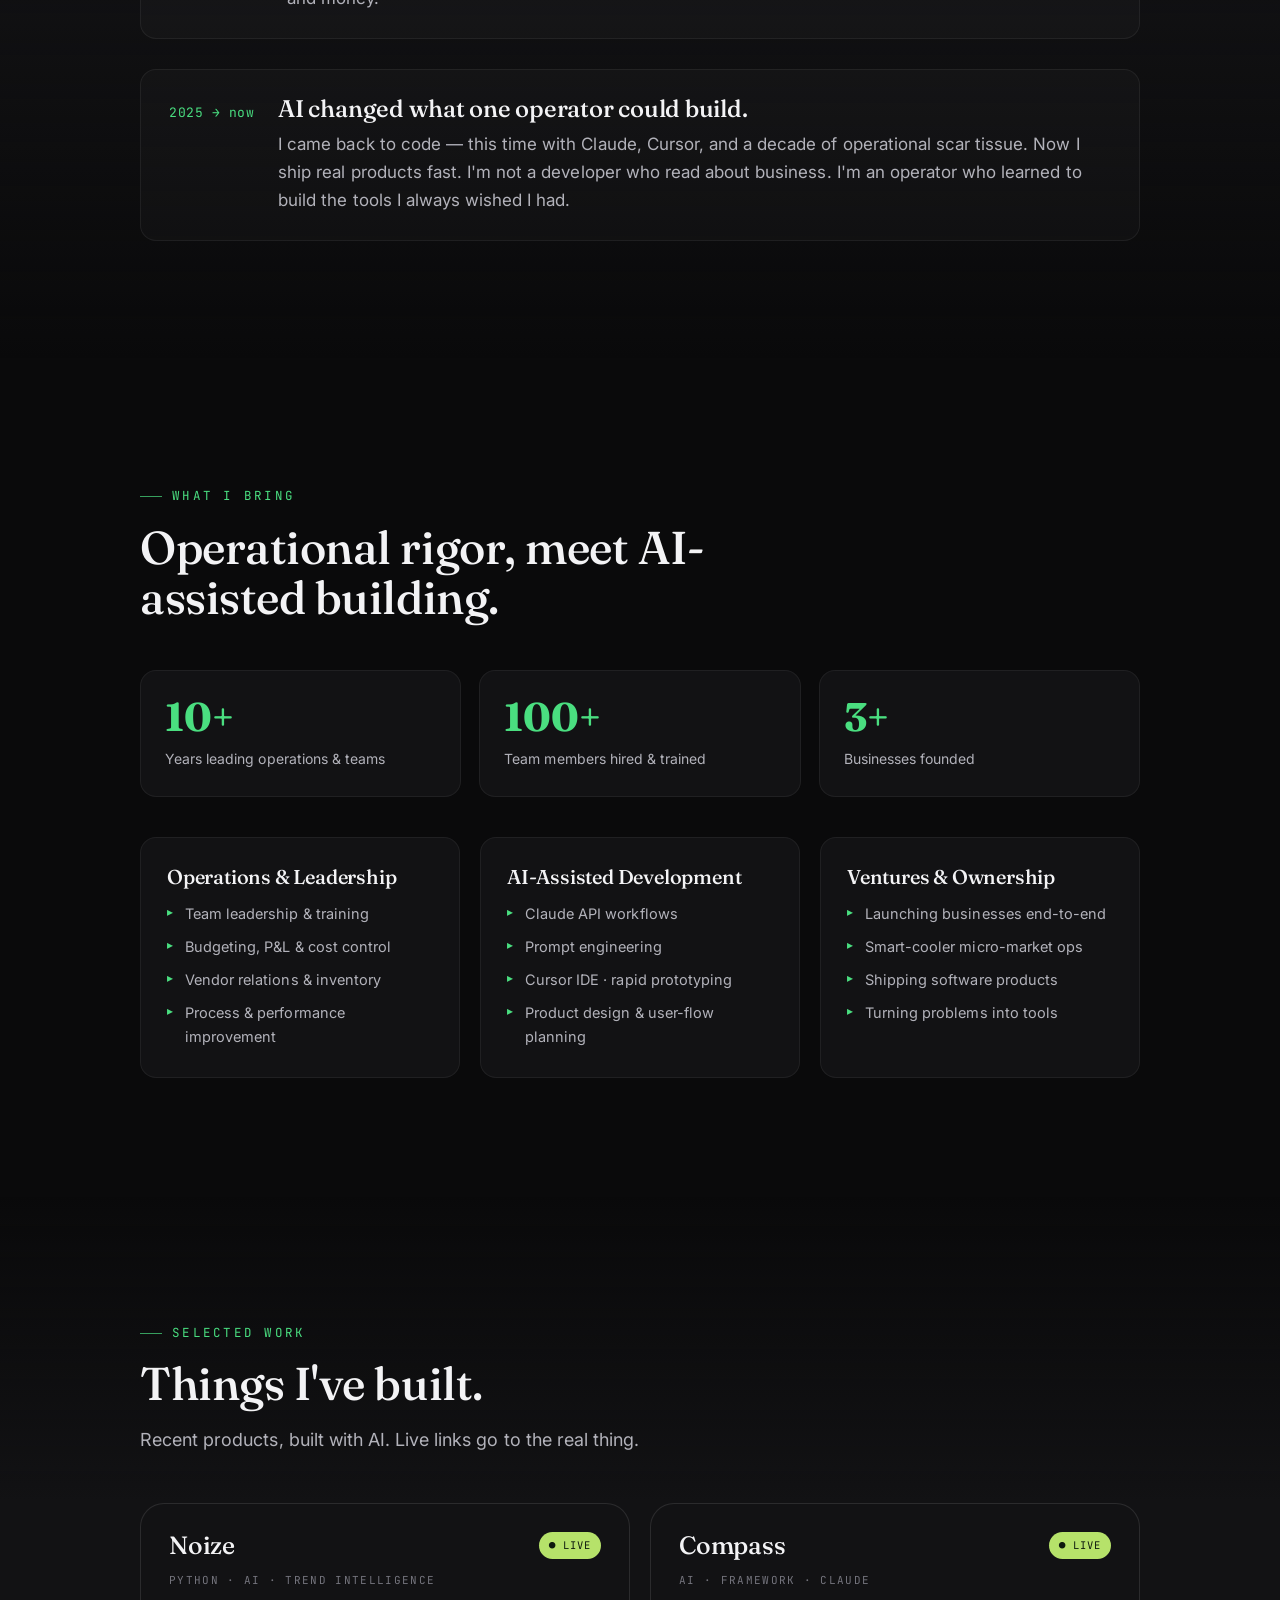
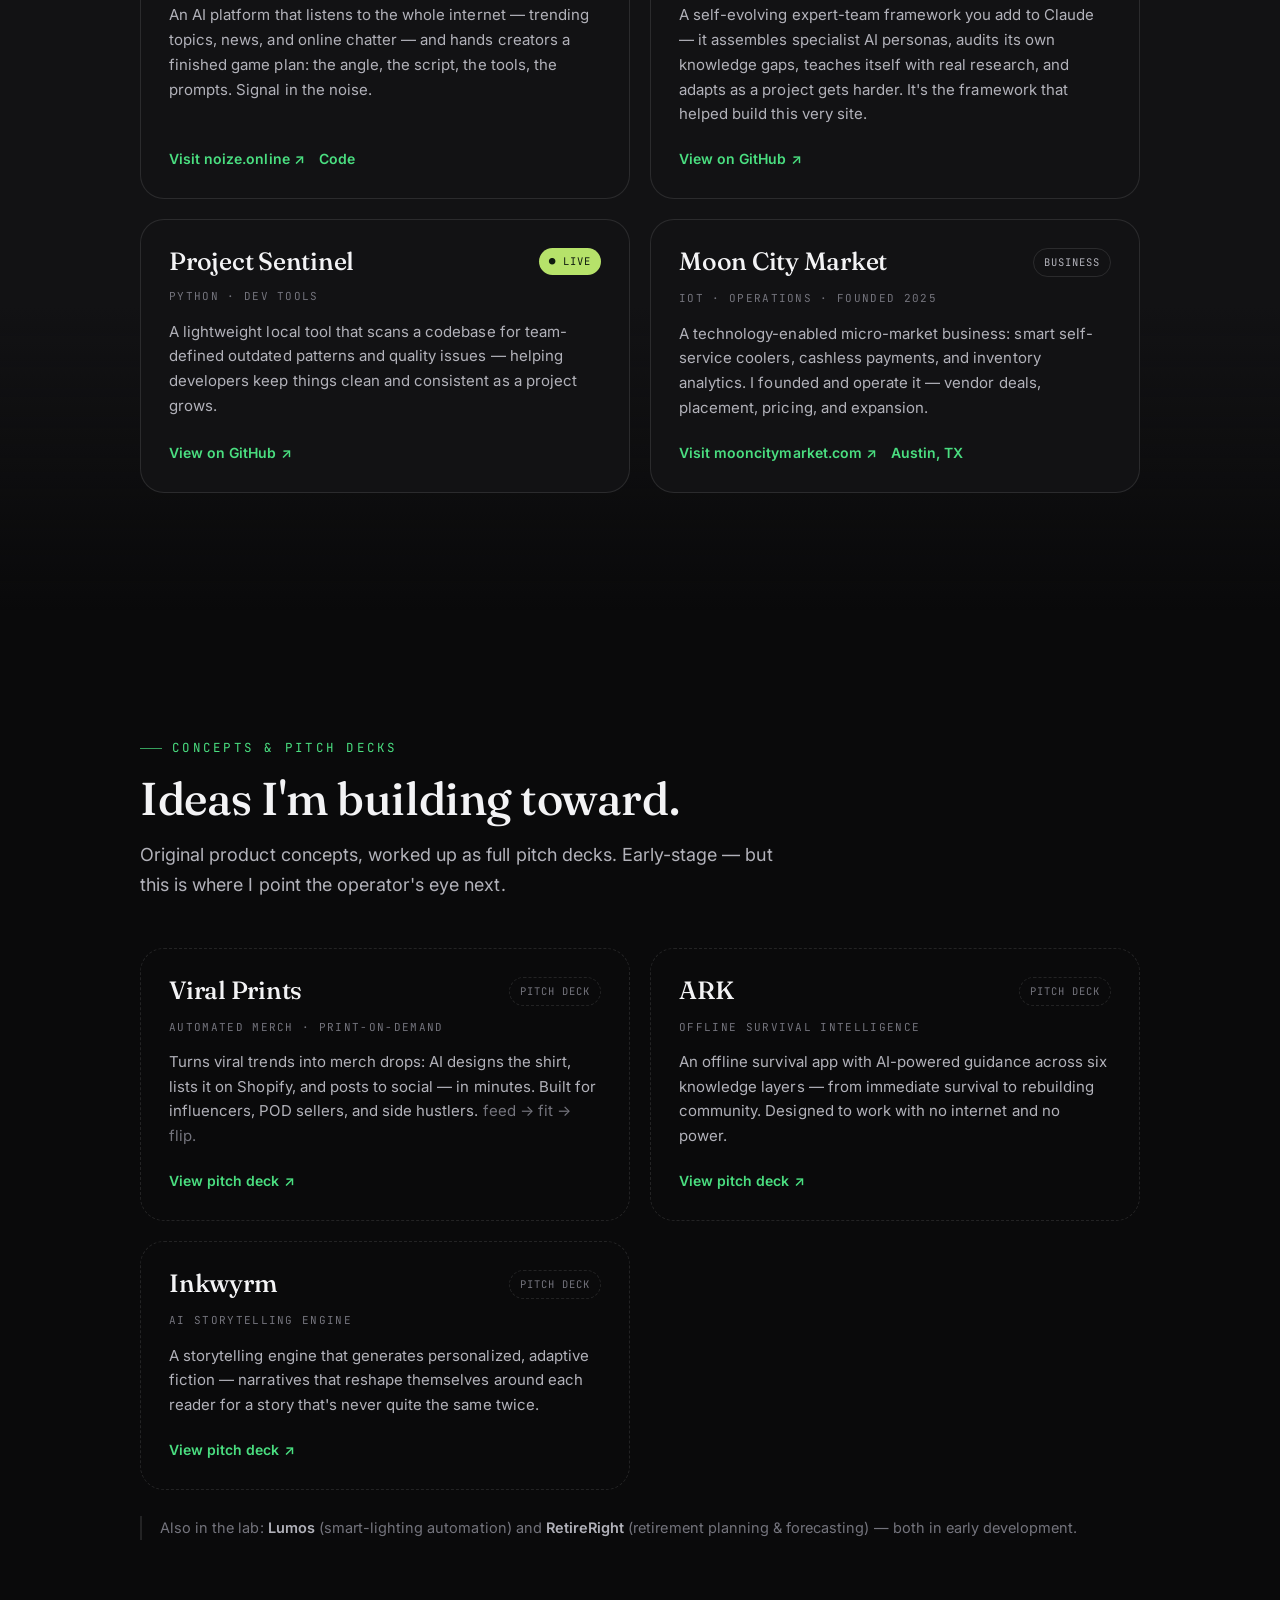
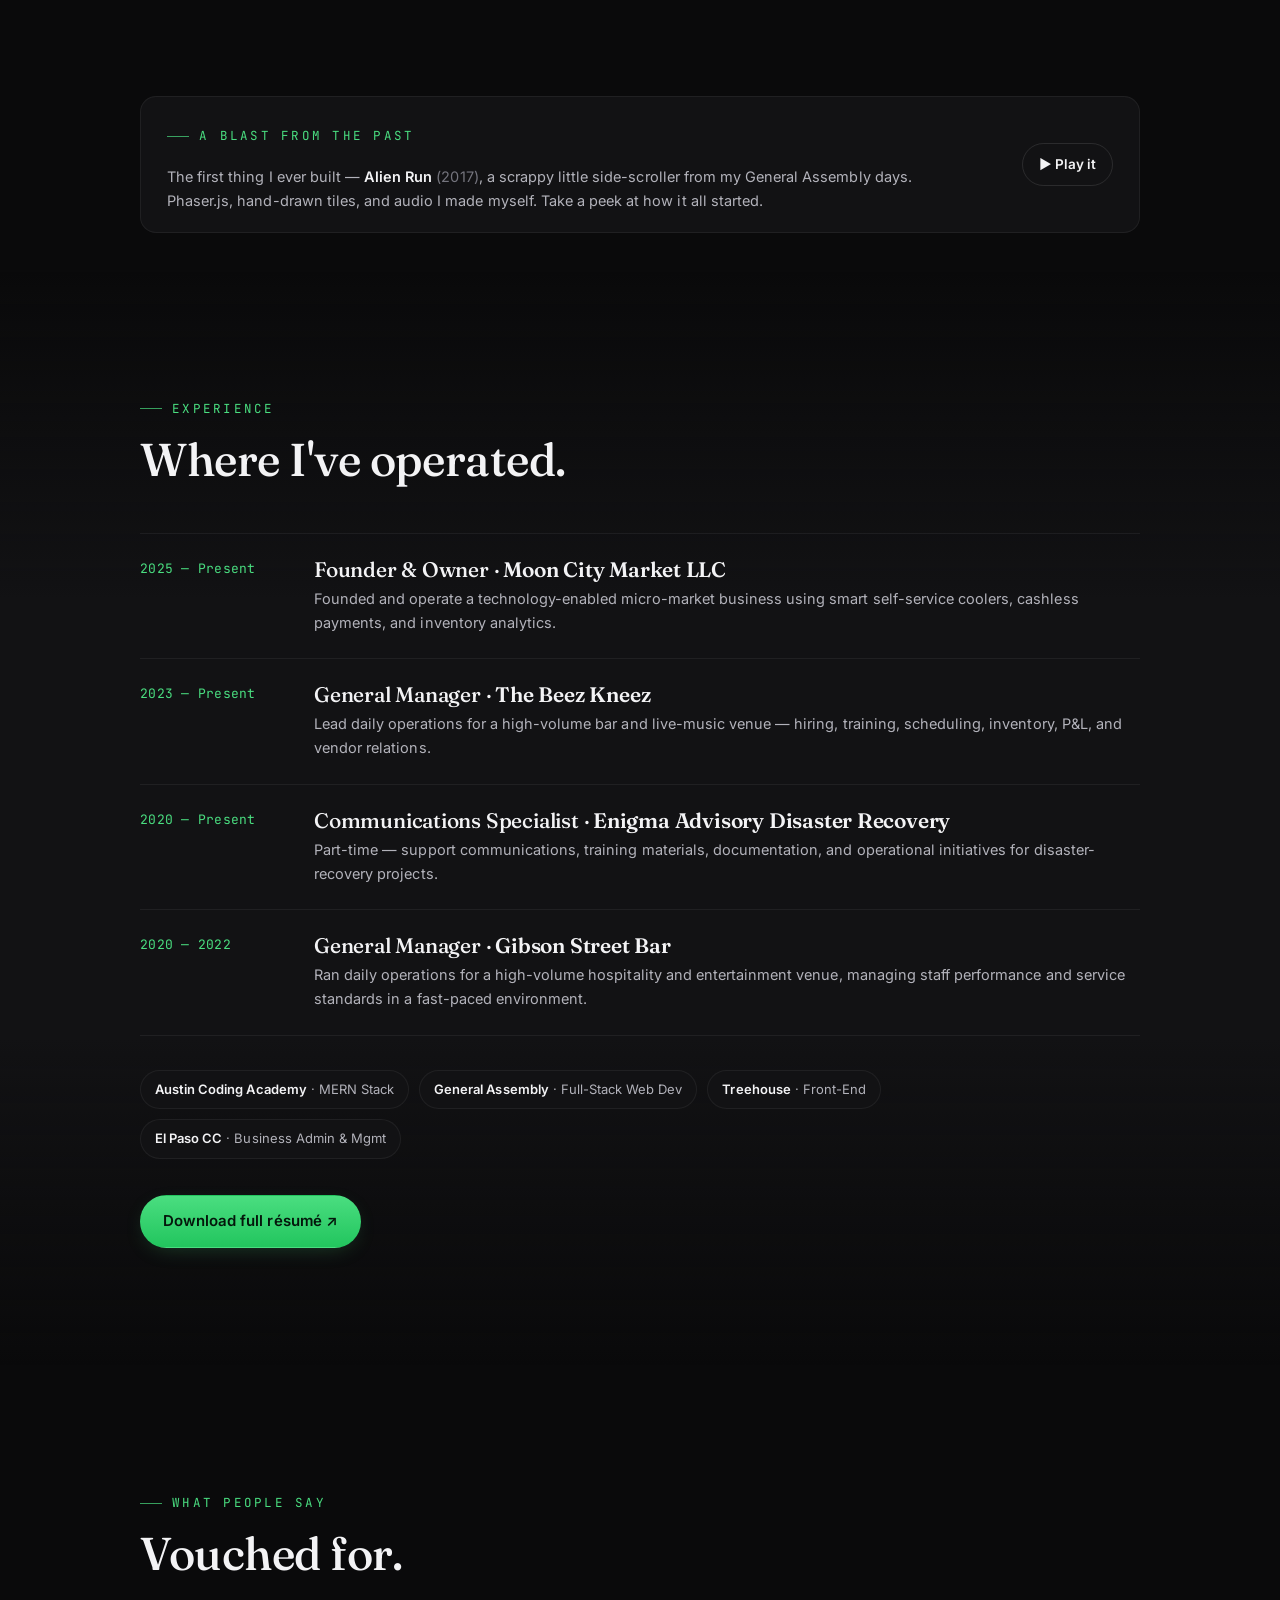
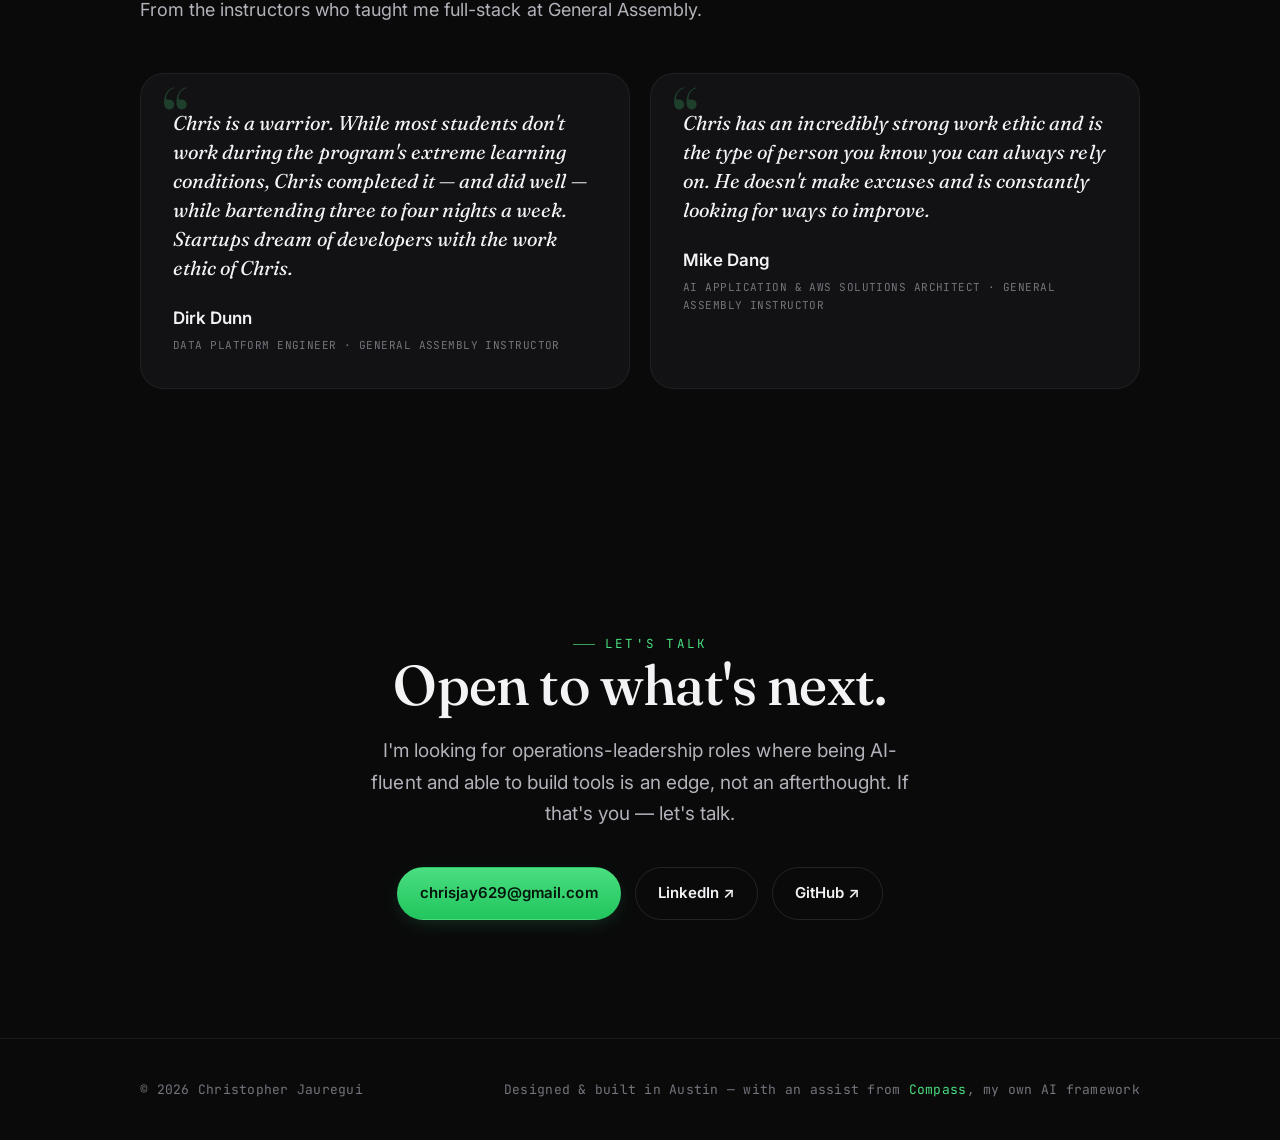
==== commit f753f5ed: "Link Moon City Market card to live site (mooncitymarket.com) Co-Authored-By: Claude Opus 4.8 <norepl" ====
--- a/index.html
+++ b/index.html
@@ -201,7 +201,8 @@
             <div class="card__tag">IoT · Operations · Founded 2025</div>
             <p>A technology-enabled micro-market business: smart self-service coolers, cashless payments, and inventory analytics. I founded and operate it — vendor deals, placement, pricing, and expansion.</p>
             <div class="card__foot">
-              <span class="card__link dim">Operating in Austin, TX</span>
+              <a class="card__link" href="https://www.mooncitymarket.com/" target="_blank" rel="noopener">Visit mooncitymarket.com ↗</a>
+              <span class="card__link dim">Austin, TX</span>
             </div>
           </article>
 
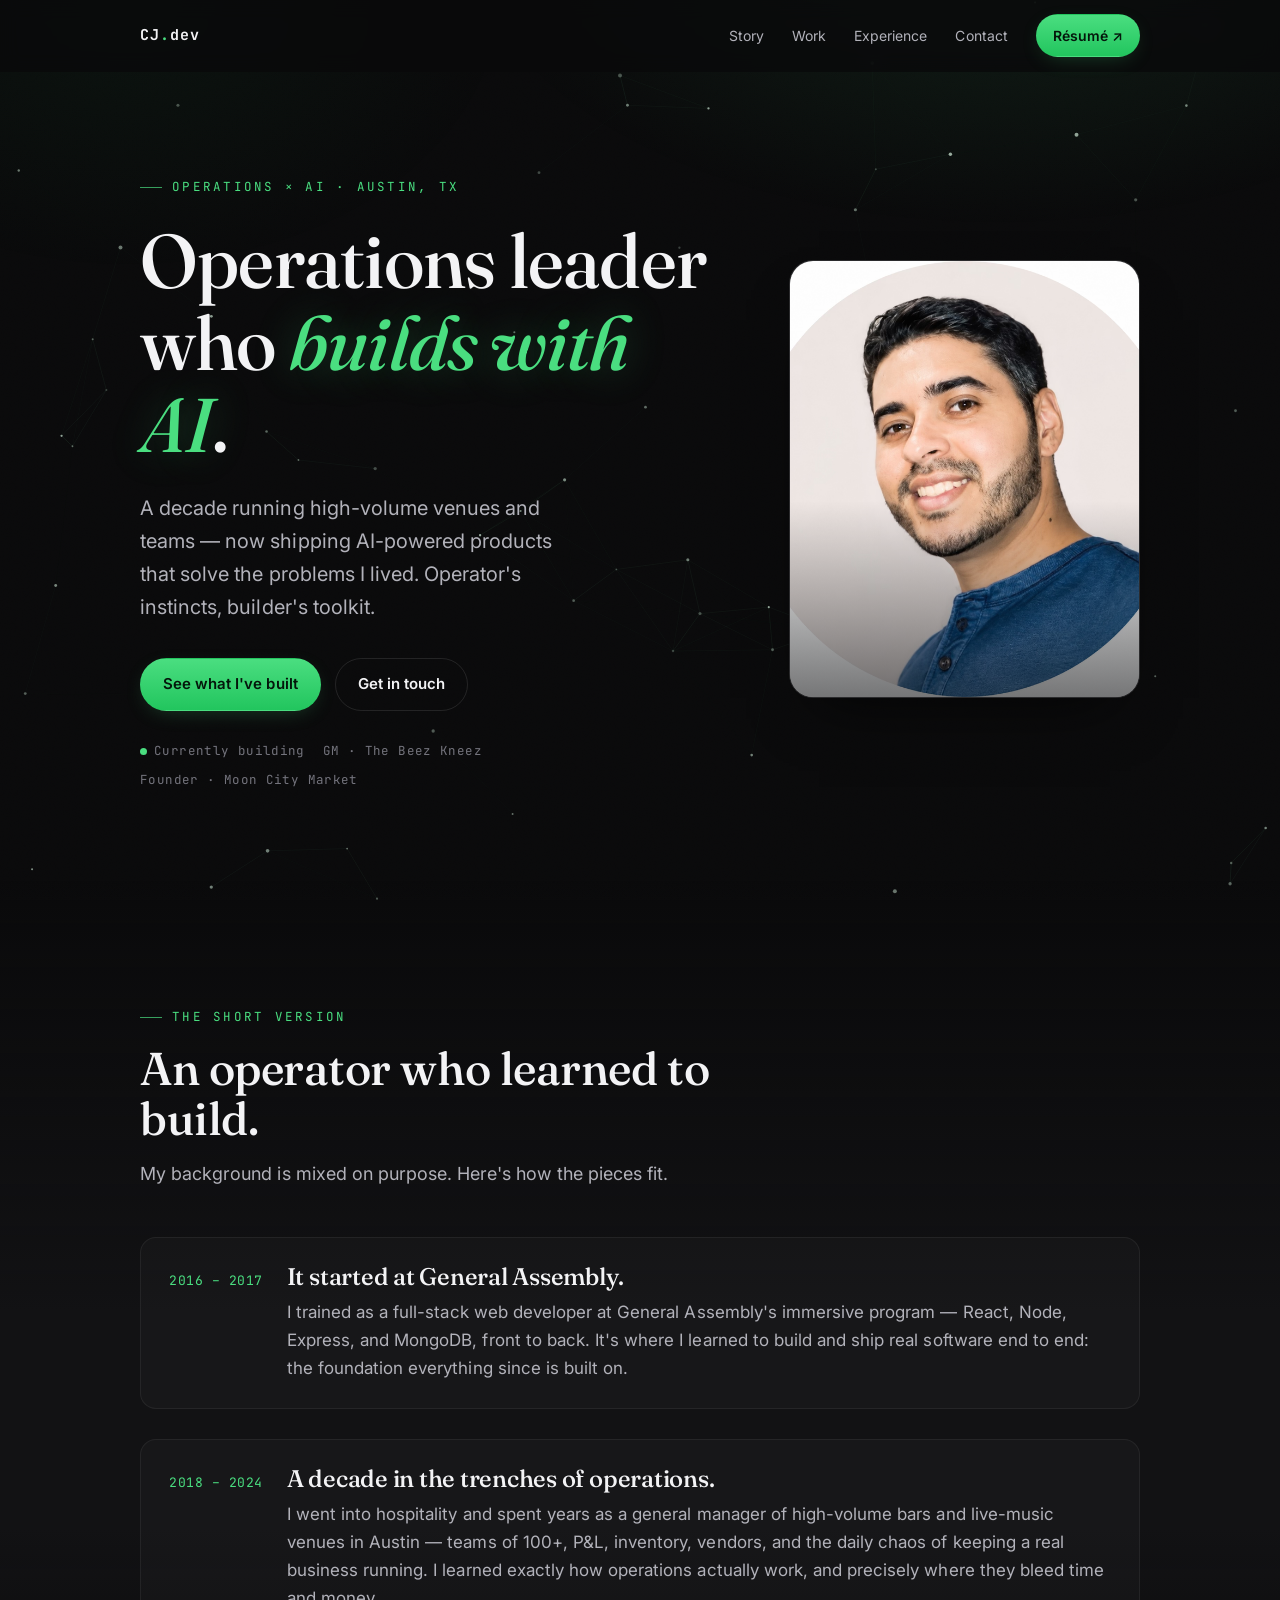
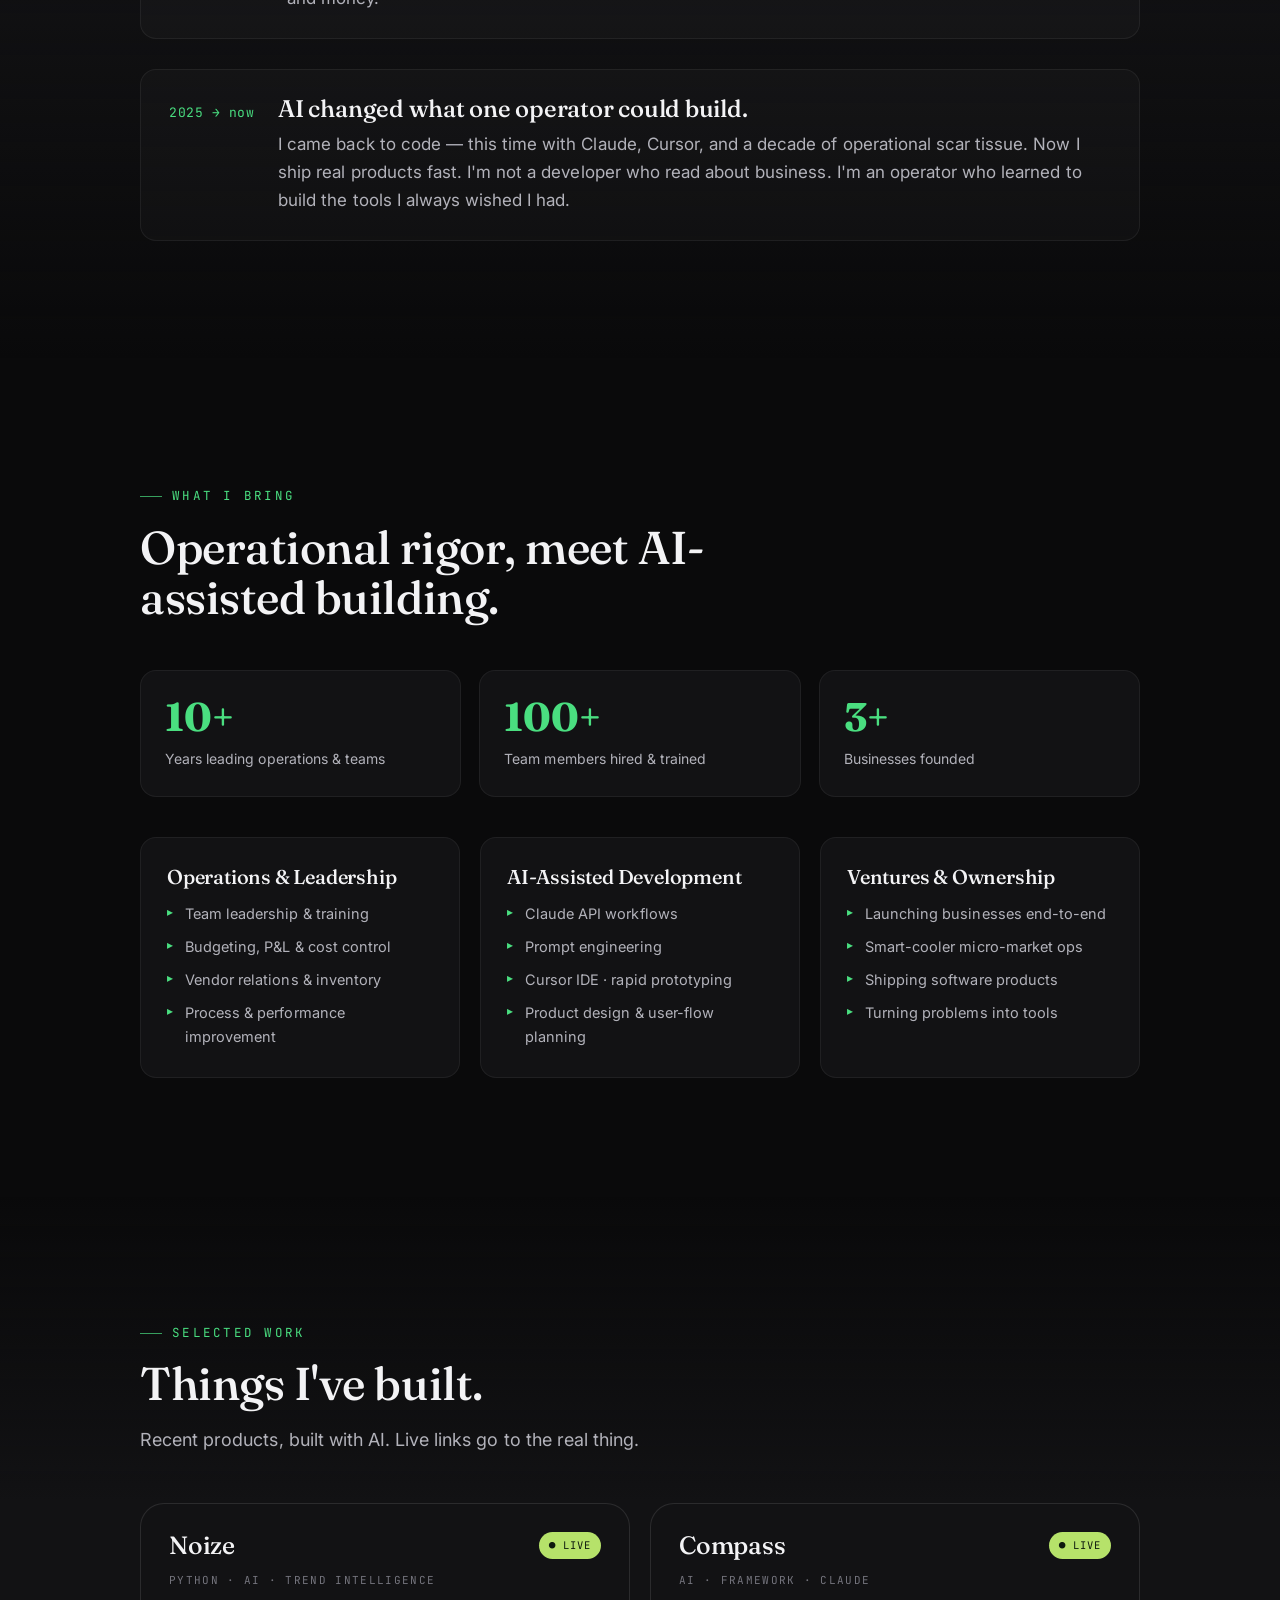
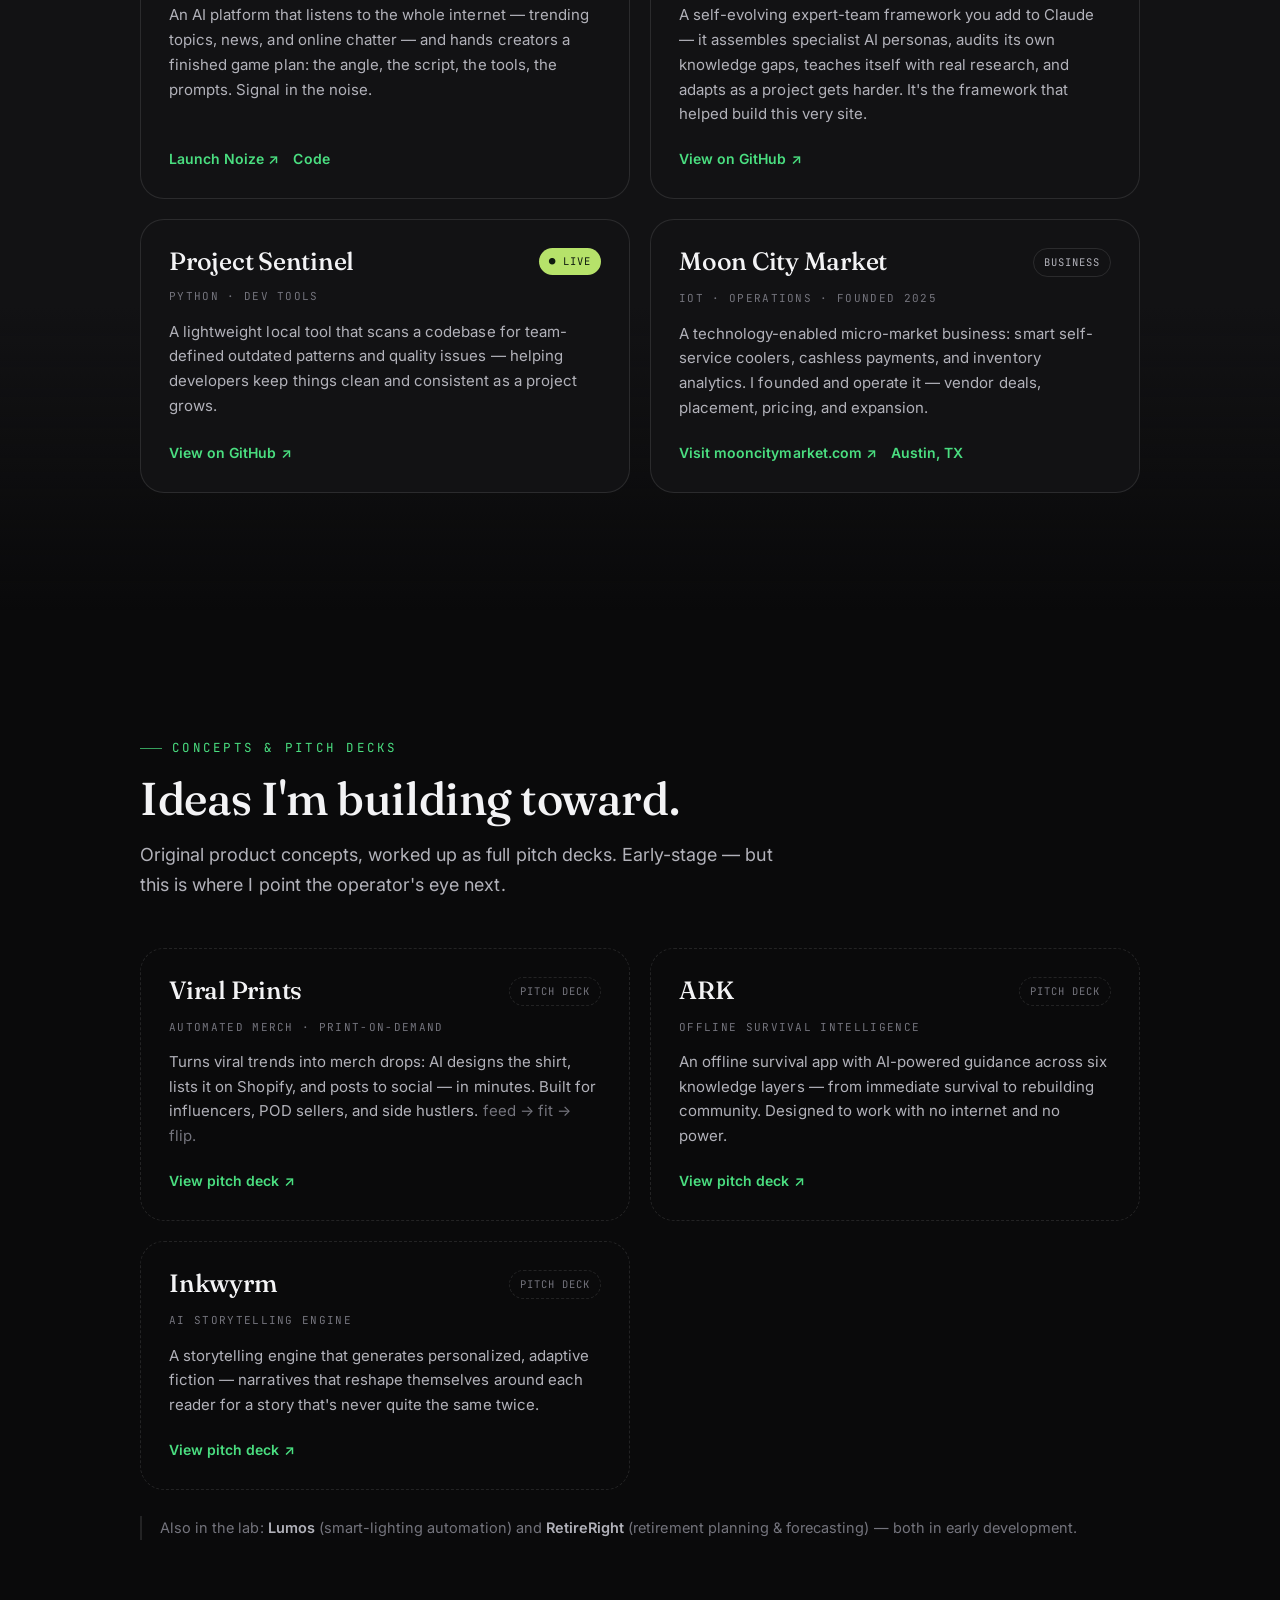
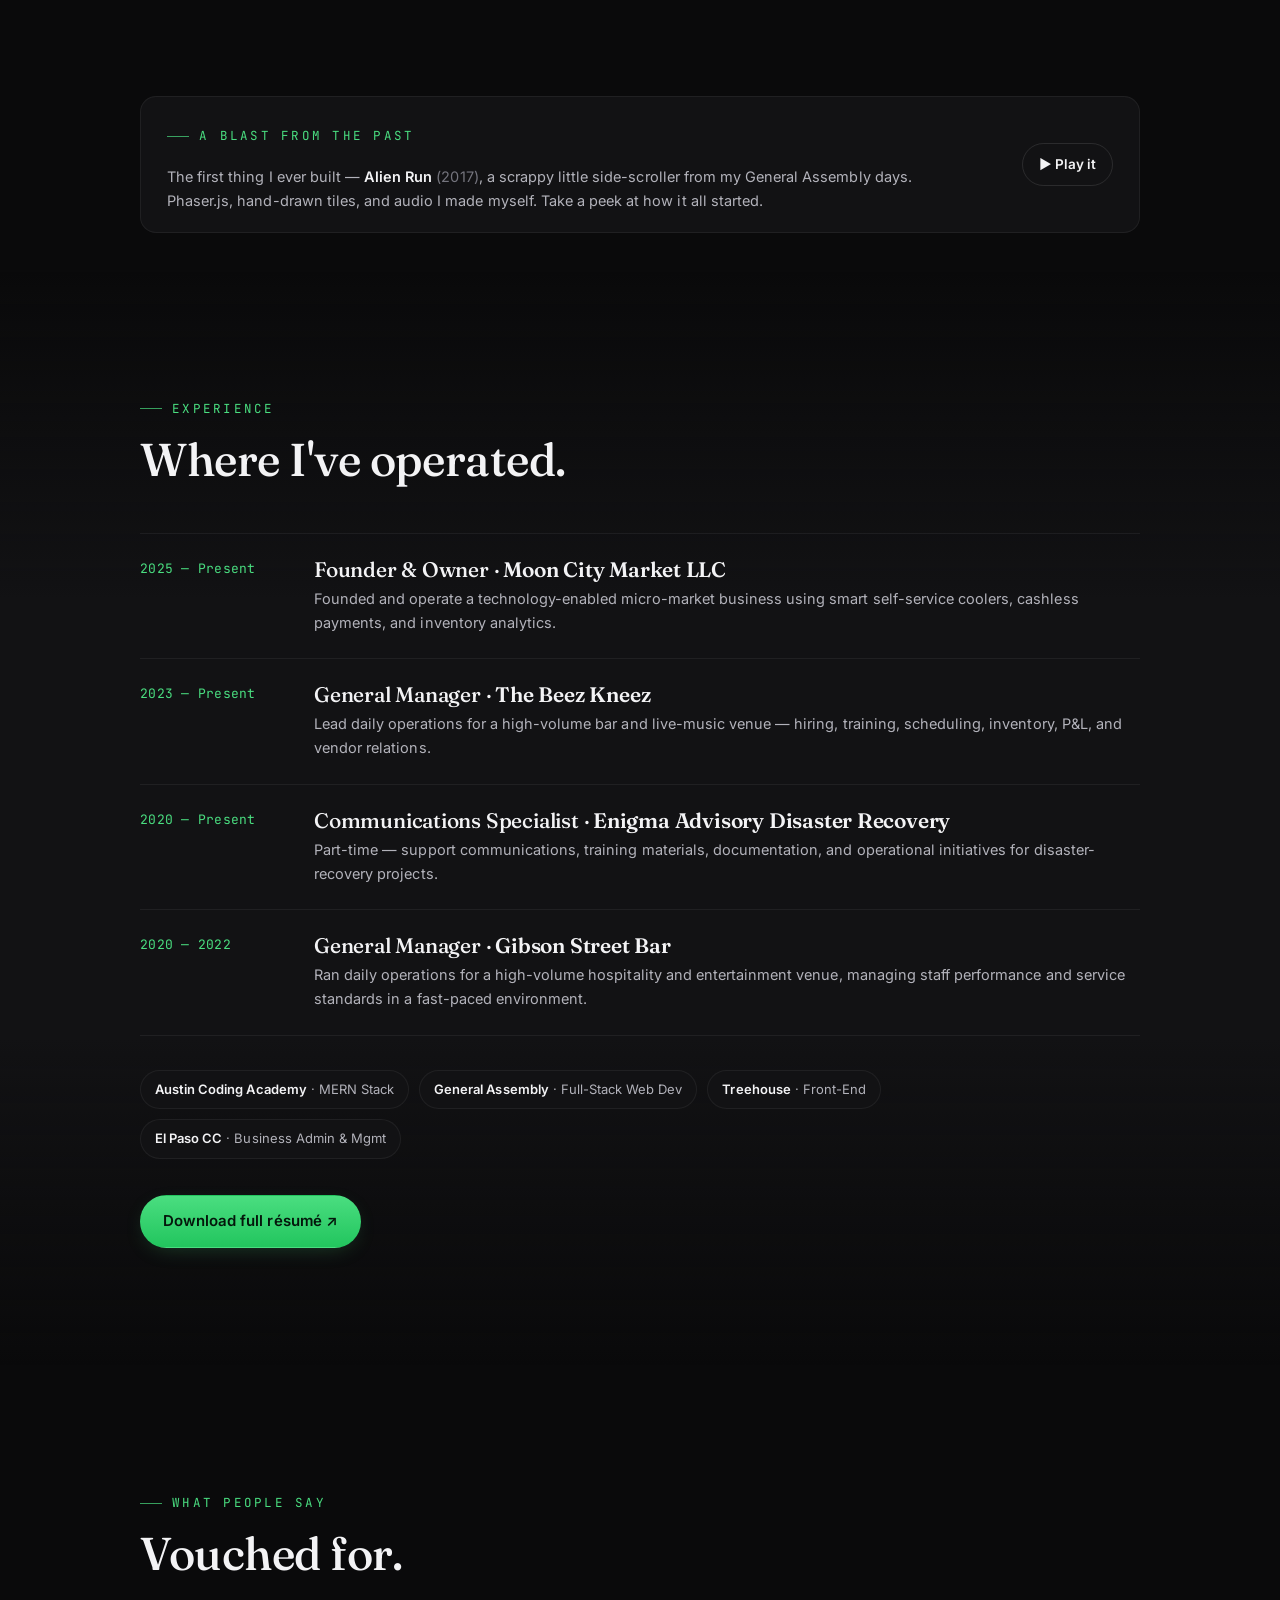
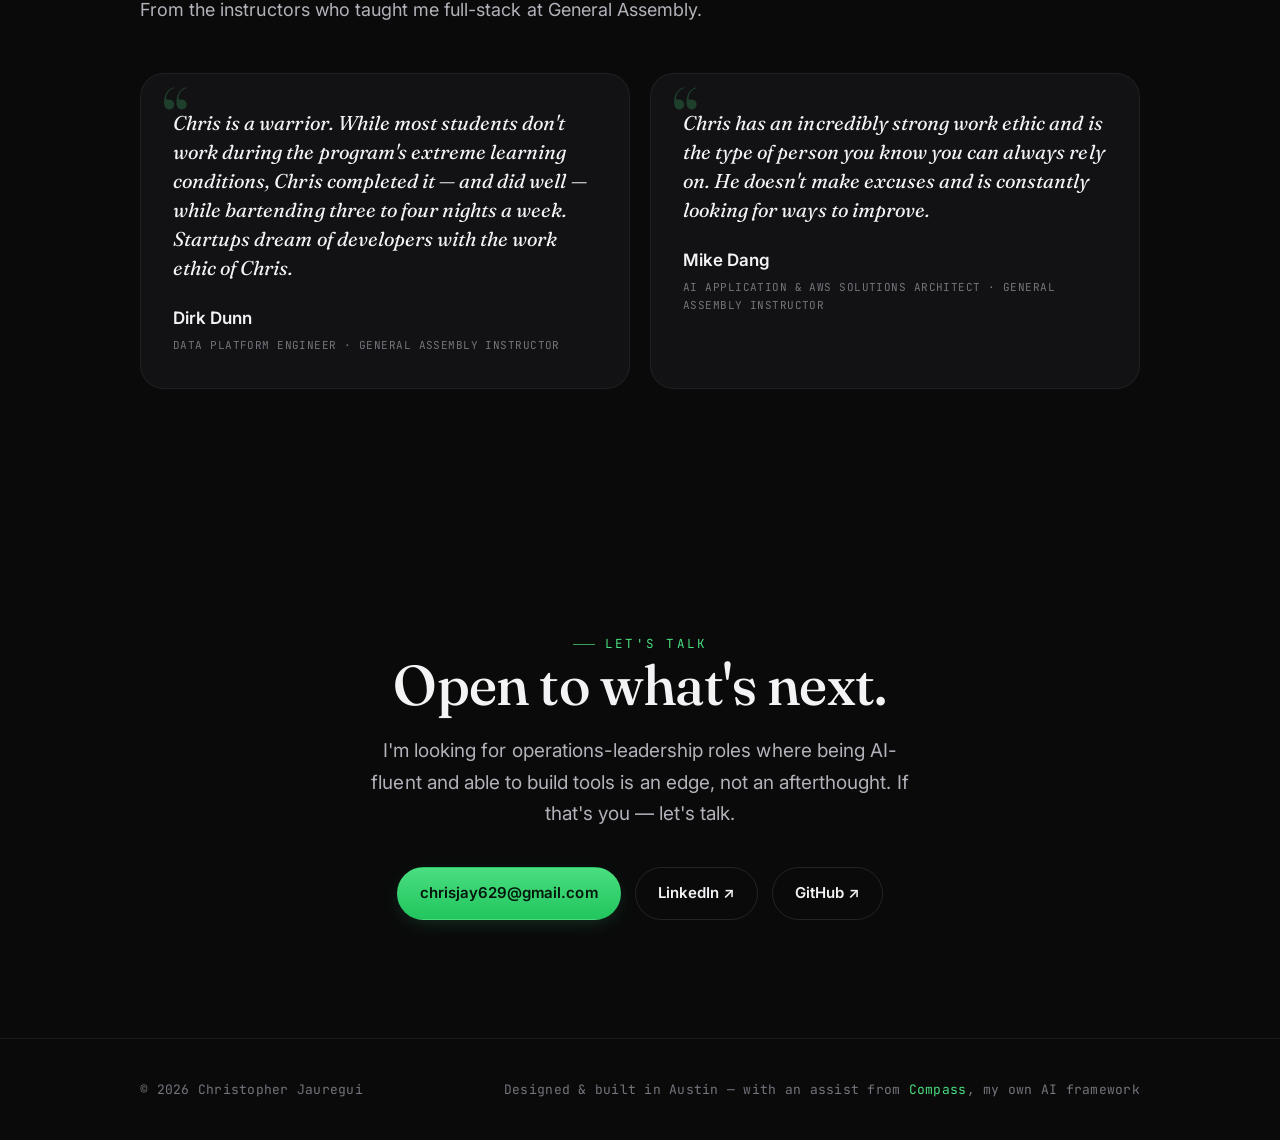
==== commit ba559e6f: "Fix Noize link: noize.online parked -> live Railway app Co-Authored-By: Claude Opus 4.8 <noreply@ant" ====
--- a/index.html
+++ b/index.html
@@ -164,7 +164,7 @@
             <div class="card__tag">Python · AI · Trend Intelligence</div>
             <p>An AI platform that listens to the whole internet — trending topics, news, and online chatter — and hands creators a finished game plan: the angle, the script, the tools, the prompts. Signal in the noise.</p>
             <div class="card__foot">
-              <a class="card__link" href="https://noize.online" target="_blank" rel="noopener">Visit noize.online ↗</a>
+              <a class="card__link" href="https://noize-production.up.railway.app/" target="_blank" rel="noopener">Launch Noize ↗</a>
               <a class="card__link dim" href="https://github.com/chrisjay629/NOIZE" target="_blank" rel="noopener">Code</a>
             </div>
           </article>
